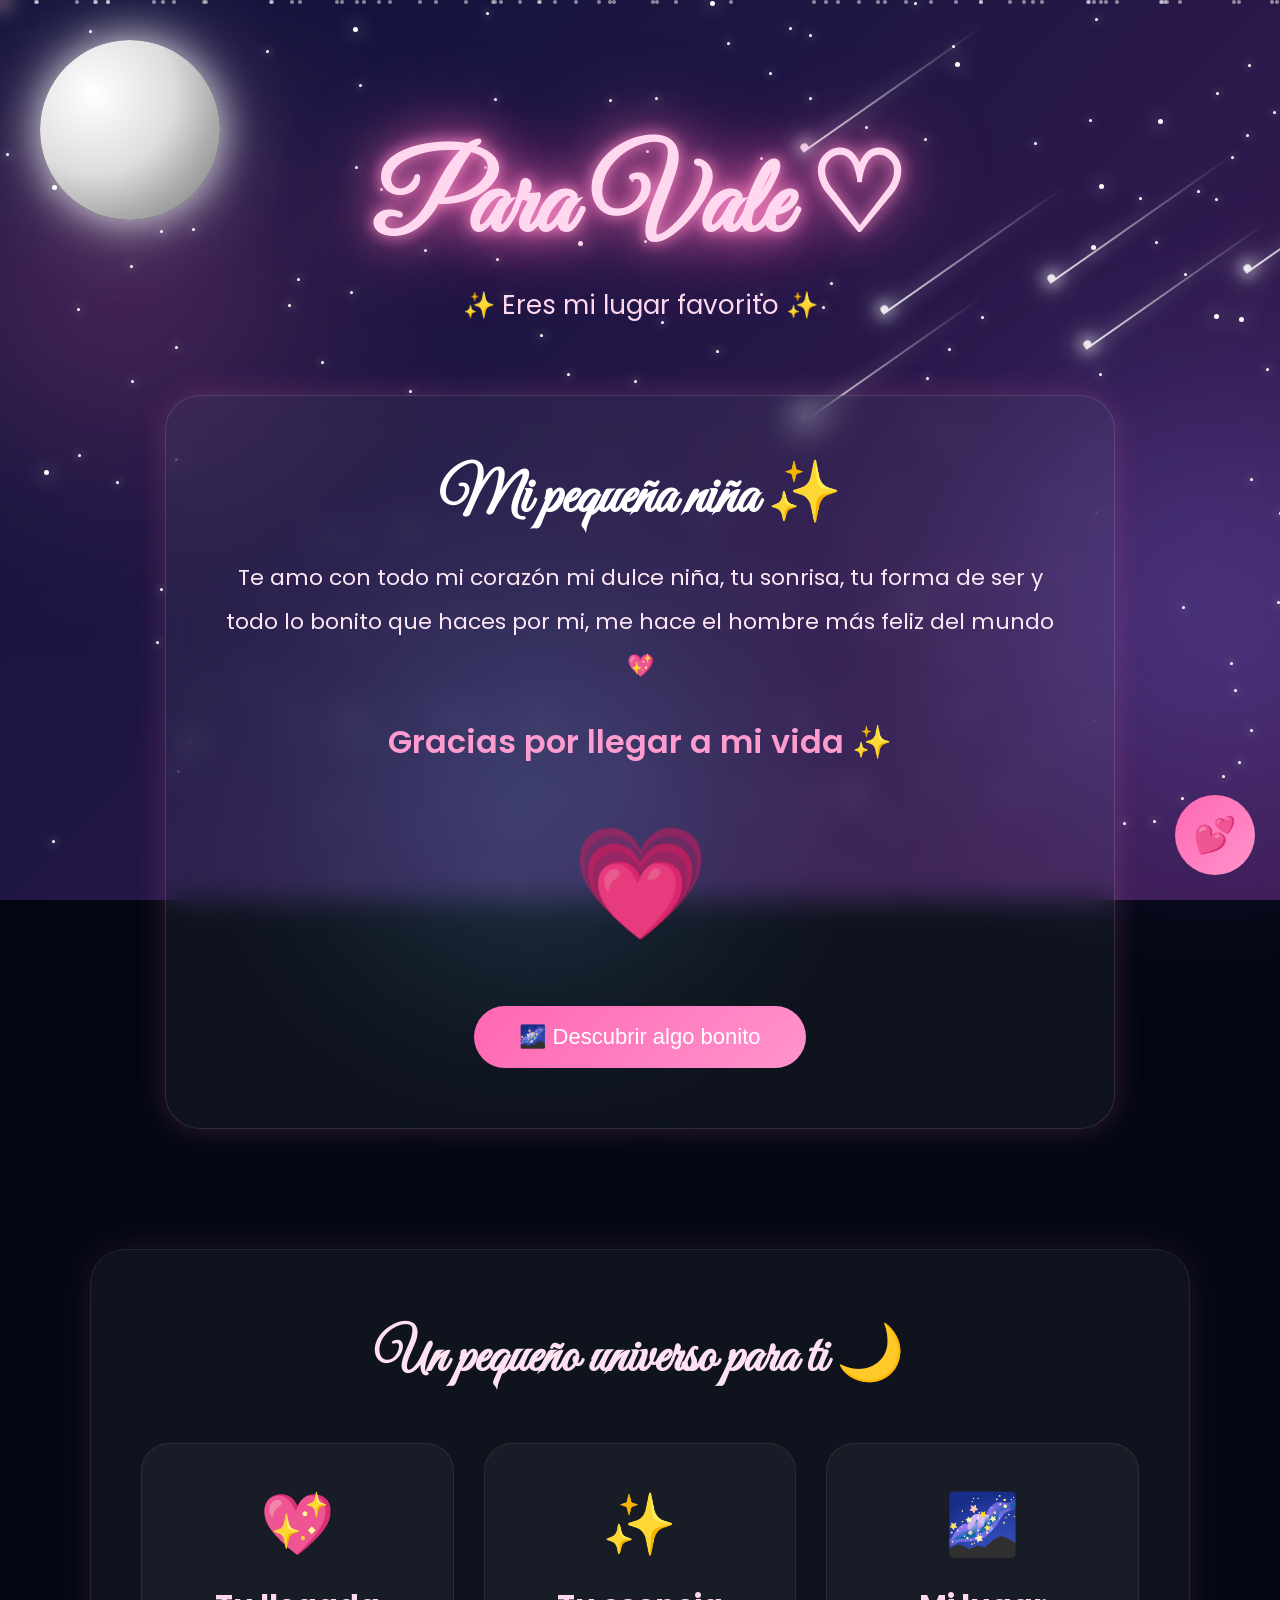
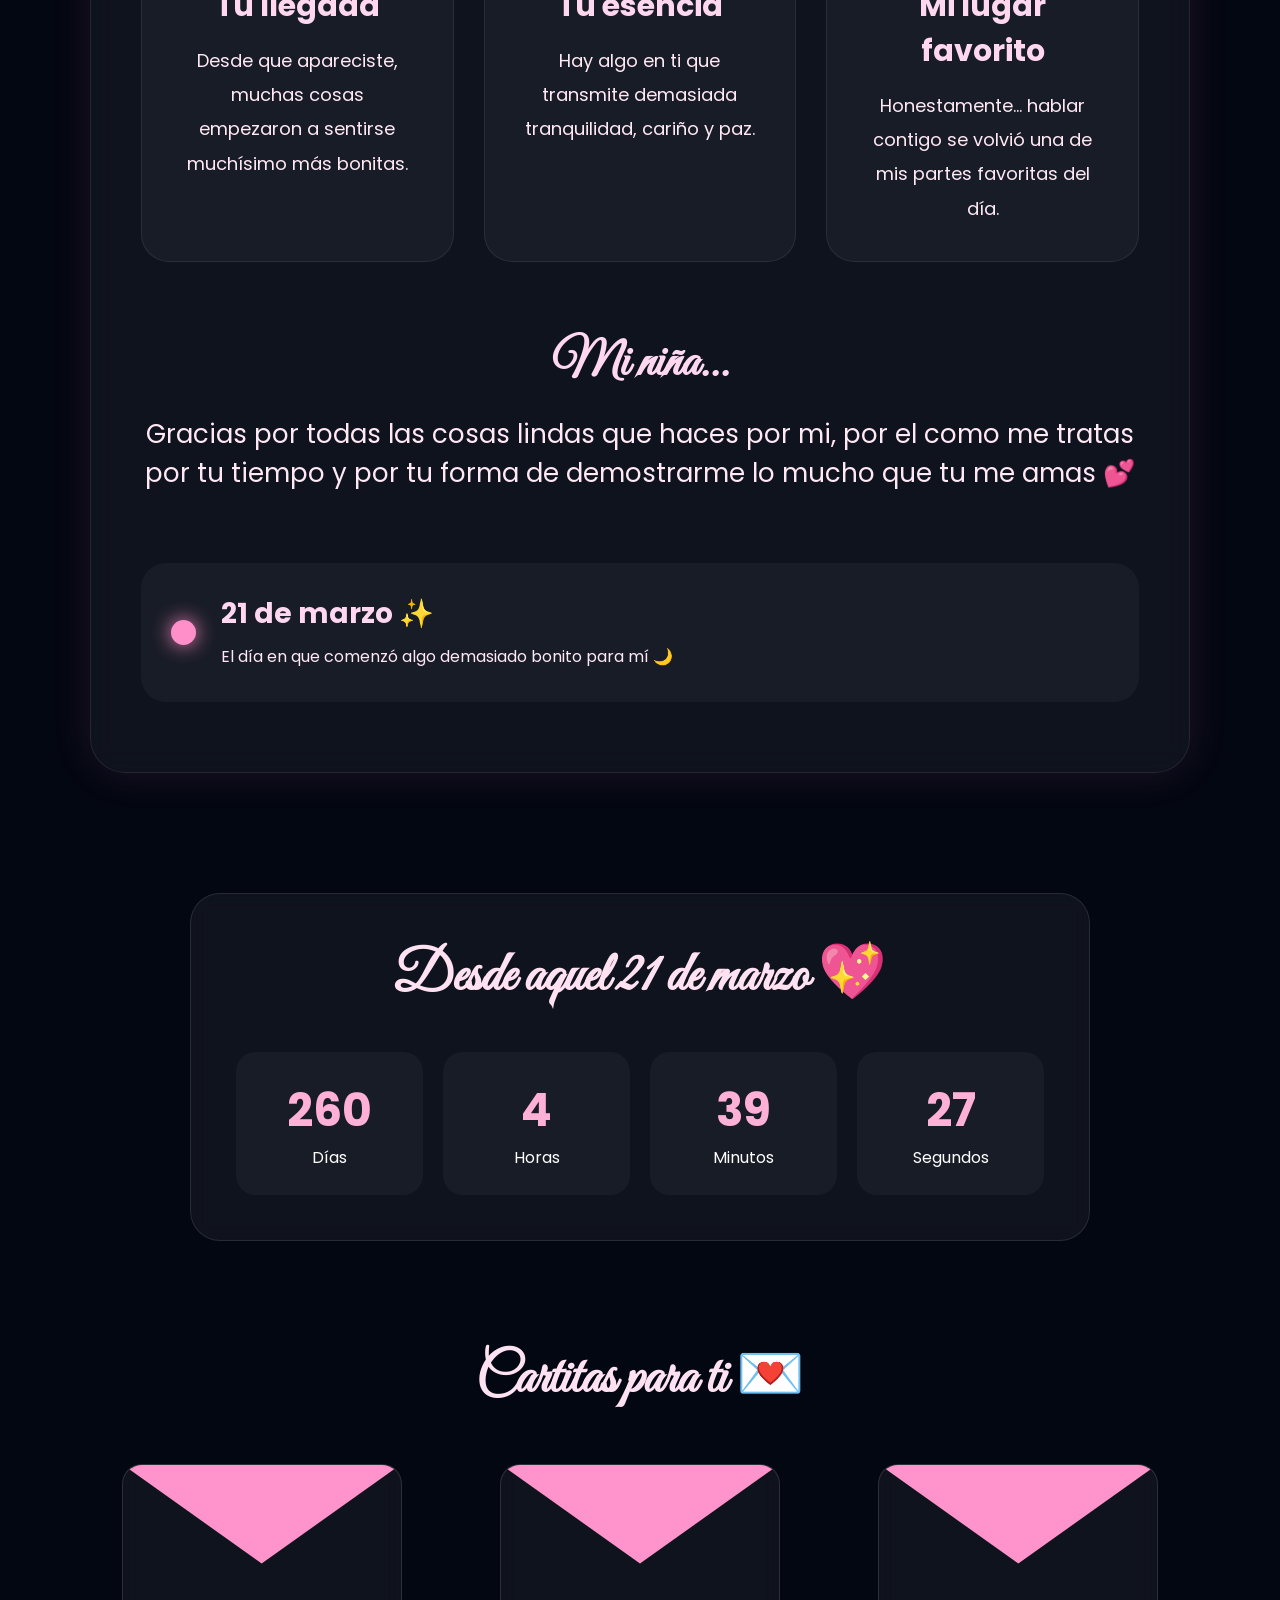
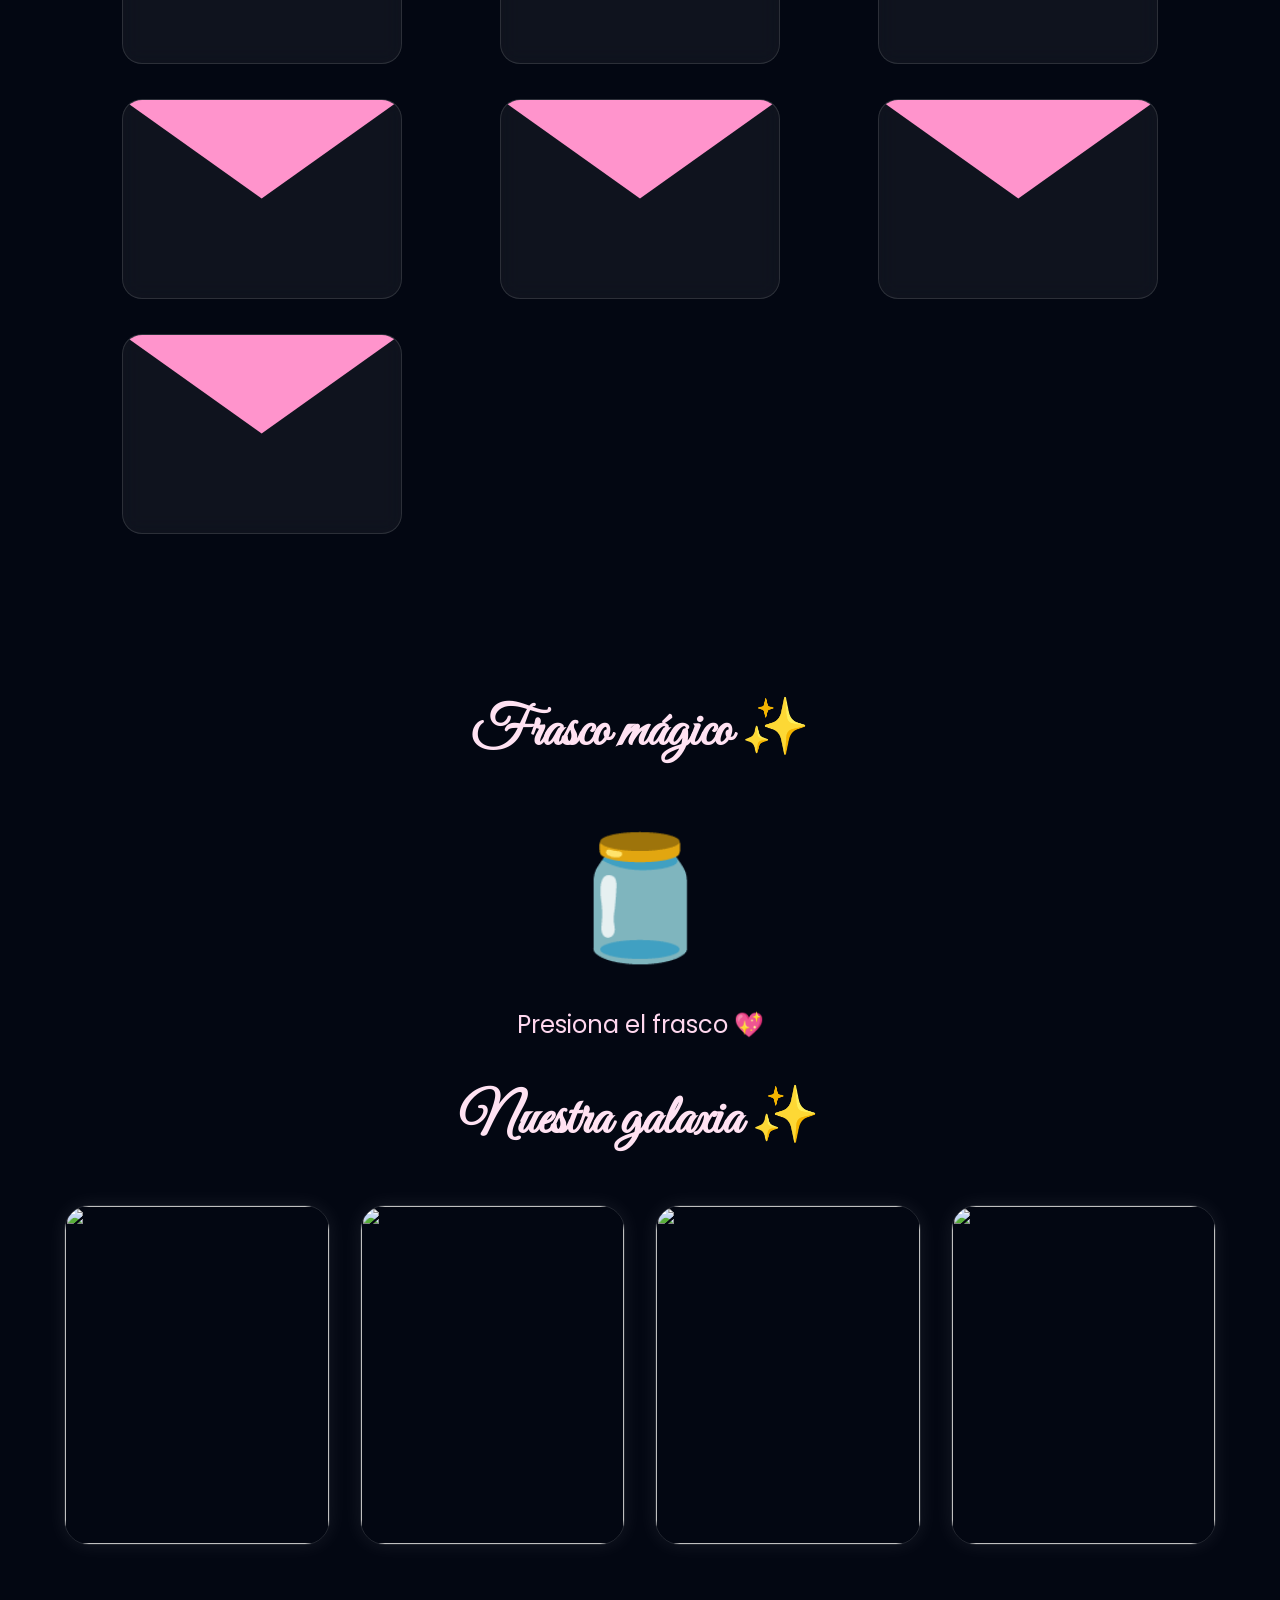
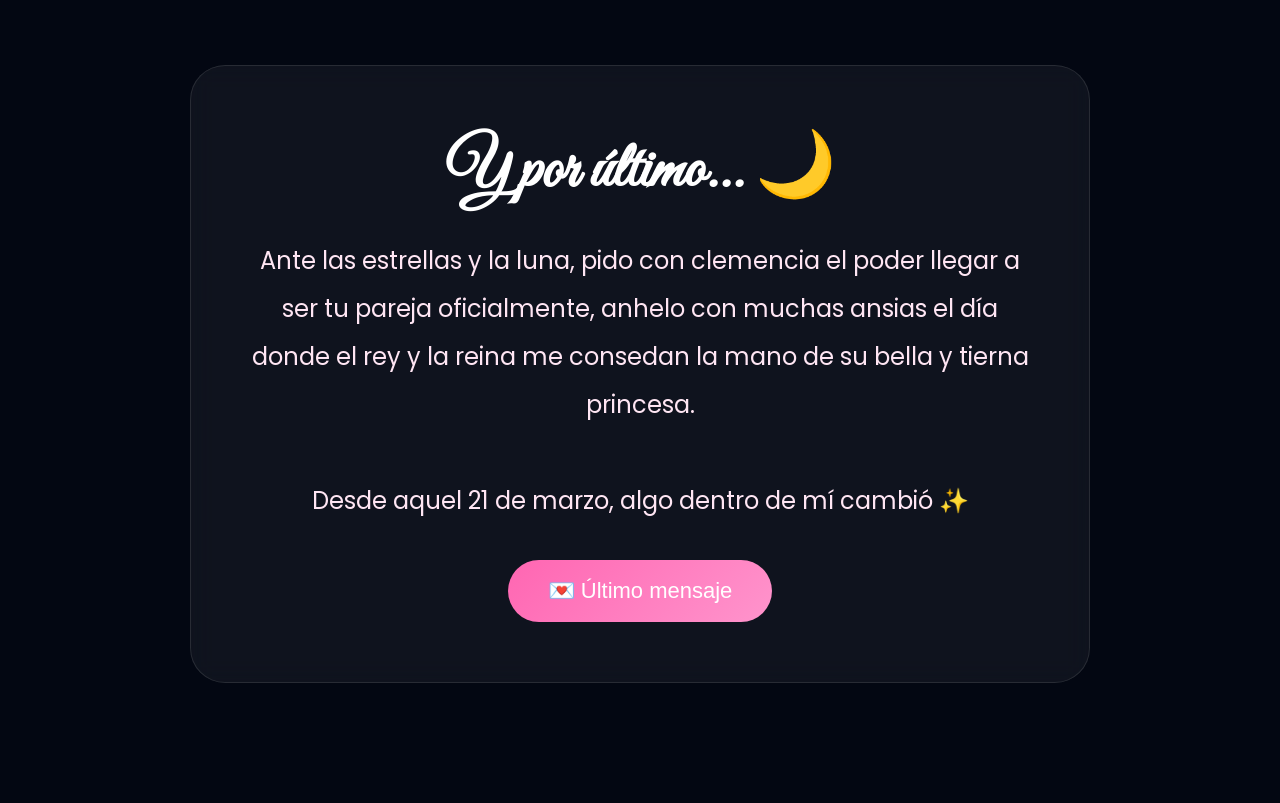
==== index.html @ 6e22ffac "Rename Historia/Nuestro Inicio.html to index.html" ====
<!DOCTYPE html>
<html lang="es">
<head>
<meta charset="UTF-8">
<meta name="viewport" content="width=device-width, initial-scale=1.0">

<title>Destellito 💖</title>

<link href="https://fonts.googleapis.com/css2?family=Great+Vibes&family=Poppins:wght@300;400;500;600&display=swap" rel="stylesheet">

<style>

*{
  margin:0;
  padding:0;
  box-sizing:border-box;
  scroll-behavior:smooth;
}

body{
  font-family:'Poppins',sans-serif;
  overflow-x:hidden;
  background:#030712;
  color:white;
}

/* ========================= */
/* INTRO */
/* ========================= */

.intro-screen{

  position:fixed;
  inset:0;

  display:flex;
  justify-content:center;
  align-items:center;

  background:
  radial-gradient(circle at center,
  rgba(255,182,193,.08),
  #02030d 70%);

  z-index:99999;

  animation:fadeOut 5s forwards;

}

.intro-screen h1{

  text-align:center;

  font-size:65px;

  color:white;

  font-family:'Great Vibes', cursive;

  text-shadow:
  0 0 20px #ff8cc8,
  0 0 50px #ff66b2;

  animation:floatText 3s infinite alternate;

}

@keyframes fadeOut{

  0%,80%{
    opacity:1;
  }

  100%{
    opacity:0;
    visibility:hidden;
  }

}

@keyframes floatText{

  from{
    transform:translateY(0px);
  }

  to{
    transform:translateY(-10px);
  }

}

/* ========================= */
/* FONDO */
/* ========================= */

.background{

    position:fixed;
    inset:0;

    background:
    linear-gradient(
    -45deg,
    #02030d,
    #091540,
    #2d1b69,
    #4b1f5d,
    #0b1238);

    background-size:500% 500%;

    animation:skyMove 25s ease infinite;

    z-index:-20;

}

/* ========================= */
/* ANIMACION */
/* ========================= */

@keyframes skyMove{

    0%{
        background-position:0% 50%;
    }

    25%{
        background-position:50% 100%;
    }

    50%{
        background-position:100% 50%;
    }

    75%{
        background-position:50% 0%;
    }

    100%{
        background-position:0% 50%;
    }

}

/* ========================= */
/* NEBULOSAS */
/* ========================= */

.nebula{

    position:fixed;

    border-radius:50%;

    filter:blur(120px);

    opacity:.28;

    z-index:-15;

    animation:floatNebula 18s ease-in-out infinite;

}

.nebula1{

  width:350px;
  height:350px;

  background:#ff66b2;

  top:10%;
  left:-5%;

}

.nebula2{

  width:400px;
  height:400px;

  background:#8d7cff;

  top:45%;
  right:-10%;

}

.nebula3{

  width:300px;
  height:300px;

  background:#69c7ff;

  bottom:-5%;
  left:30%;

}

/* ========================= */
/* ANIMACION */
/* ========================= */

@keyframes floatNebula{

    0%{
        transform:
        translate(0,0)
        scale(1);
    }

    25%{
        transform:
        translate(40px,-30px)
        scale(1.05);
    }

    50%{
        transform:
        translate(-20px,20px)
        scale(1.12);
    }

    75%{
        transform:
        translate(30px,15px)
        scale(1.04);
    }

    100%{
        transform:
        translate(0,0)
        scale(1);
    }

}

/* ========================= */
/* CURSOR */
/* ========================= */

.cursor-glow{

  position:fixed;

  width:25px;
  height:25px;

  border-radius:50%;

  background:rgba(255,182,193,.45);

  filter:blur(10px);

  pointer-events:none;

  z-index:9999;

  transform:translate(-50%,-50%);

}

/* ========================= */
/* ESTRELLAS */
/* ========================= */

.stars{
  position:fixed;
  inset:0;
  overflow:hidden;
  z-index:-10;
}

.star{

  position:absolute;

  width:3px;
  height:3px;

  border-radius:50%;

  background:white;

  box-shadow:0 0 10px white;

  animation:twinkle 3s infinite alternate;

}

@keyframes twinkle{

  from{
    opacity:.2;
  }

  to{
    opacity:1;
  }

}

/* ========================= */
/* ESTRELLAS FUGACES */
/* ========================= */

.shooting-star{

  position:absolute;

  width:220px;
  height:2px;

  background:
  linear-gradient(to left,
  white,
  rgba(255,255,255,.4),
  transparent);

  border-radius:999px;

  opacity:.9;

  transform:rotate(145deg);

  filter:
  drop-shadow(0 0 8px white);

  animation:shoot 6s linear infinite;

}

.shooting-star::before{

  content:'';

  position:absolute;

  right:0;

  width:8px;
  height:8px;

  border-radius:50%;

  background:white;

  box-shadow:
  0 0 15px white,
  0 0 30px white;

}

@keyframes shoot{

  0%{

    transform:
    translateX(300px)
    translateY(-200px)
    rotate(145deg);

    opacity:0;

  }

  10%{
    opacity:1;
  }

  100%{

    transform:
    translateX(-1800px)
    translateY(1200px)
    rotate(145deg);

    opacity:0;

  }

}

/* ========================= */
/* PARTICULAS */
/* ========================= */

.particle{

  position:fixed;

  width:4px;
  height:4px;

  border-radius:50%;

  background:white;

  opacity:.5;

  animation:particleFloat linear infinite;

}

@keyframes particleFloat{

  from{
    transform:translateY(100vh);
    opacity:0;
  }

  20%{
    opacity:.7;
  }

  to{
    transform:translateY(-120vh);
    opacity:0;
  }

}

/* ========================= */
/* LUNA */
/* ========================= */

.moon{

  position:absolute;

  top:40px;
  left:40px;

  width:180px;
  height:180px;

  border-radius:50%;

  background:
  radial-gradient(circle at 30% 30%,
  #fff,
  #ddd 45%,
  #aaa 70%,
  #777 100%);

  box-shadow:
  0 0 40px rgba(255,255,255,.8),
  0 0 90px rgba(255,255,255,.35);

  animation:floatMoon 6s infinite ease-in-out;

}

@keyframes floatMoon{

  0%,100%{
    transform:translateY(0px);
  }

  50%{
    transform:translateY(-10px);
  }

}

/* ========================= */
/* HERO */
/* ========================= */

.hero{

  text-align:center;

  padding-top:130px;

}

.title{

  font-size:110px;

  font-family:'Great Vibes', cursive;

  color:#ffd8ef;

  text-shadow:
  0 0 15px #ff8cc8,
  0 0 45px #ff66b2,
  0 0 90px #ff66b2;

}

.subtitle{

  margin-top:10px;

  font-size:26px;

  color:#ffd8ef;

}

/* ========================= */
/* CARD */
/* ========================= */

.card{

  width:85%;
  max-width:950px;

  margin:70px auto;

  padding:60px;

  border-radius:35px;

  background:rgba(255,255,255,.05);

  border:1px solid rgba(255,255,255,.12);

  backdrop-filter:blur(14px);

  text-align:center;

  box-shadow:
  0 0 30px rgba(255,105,180,.2);

}

.card h2{

  font-size:60px;

  margin-bottom:20px;

  font-family:'Great Vibes', cursive;

}

.card p{

  font-size:22px;

  line-height:2;

  color:#ffe6f4;

}

.highlight{

  margin-top:30px;

  color:#ff9ccf;

  font-size:32px;

  font-weight:600;

}

.heart{

  margin-top:35px;

  font-size:110px;

  animation:pulse 1.5s infinite;

}

@keyframes pulse{

  0%,100%{
    transform:scale(1);
  }

  50%{
    transform:scale(1.1);
  }

}

.btn{

  margin-top:40px;

  padding:18px 45px;

  border:none;

  border-radius:60px;

  background:
  linear-gradient(135deg,#ff66b2,#ff94cc);

  color:white;

  font-size:22px;

  cursor:pointer;

  transition:.4s;

}

.btn:hover{

  transform:scale(1.08);

}

/* ========================= */
/* TITULOS */
/* ========================= */

.section-title{

  text-align:center;

  margin-bottom:40px;

  font-size:55px;

  font-family:'Great Vibes', cursive;

  color:#ffe2f2;

}

/* ========================= */
/* CONTADOR */
/* ========================= */

.counter{

  width:85%;
  max-width:900px;

  margin:100px auto;

  padding:45px;

  border-radius:30px;

  background:rgba(255,255,255,.05);

  border:1px solid rgba(255,255,255,.1);

  backdrop-filter:blur(10px);

  text-align:center;

}

.counter-grid{

  display:grid;

  grid-template-columns:repeat(4,1fr);

  gap:20px;

}

.time-box{

  padding:25px;

  border-radius:20px;

  background:rgba(255,255,255,.04);

}

.time-box h3{

  font-size:45px;

  color:#ffb0d7;

}

/* ========================= */
/* CARTAS */
/* ========================= */

.letters-container{

    width:90%;

    max-width:1100px;

    margin:50px auto 120px;

    display:grid;

    grid-template-columns:repeat(auto-fit,minmax(280px,1fr));

    gap:35px;

    justify-items:center;

}

.letter-card{

    width:100%;

    max-width:280px;

    height:200px;

    cursor:pointer;

}

.letter-envelope{

    position:relative;

    width:100%;

    height:100%;

    background:rgba(255,255,255,.05);

    border-radius:20px;

    overflow:hidden;

    border:1px solid rgba(255,255,255,.12);

    backdrop-filter:blur(10px);

    transition:.6s;

}

.letter-envelope:hover{

    transform:translateY(-8px);

    box-shadow:0 0 25px rgba(255,105,180,.25);

}

.letter-flap{

    position:absolute;

    width:100%;

    height:50%;

    background:#ff94cc;

    clip-path:polygon(0 0,100% 0,50% 100%);

    transform-origin:top;

    transition:.8s;

    z-index:3;

}

.letter-paper{

    position:absolute;

    left:10%;

    top:100%;

    width:80%;

    height:80%;

    background:white;

    color:#444;

    padding:18px;

    border-radius:12px;

    transition:.8s;

    display:flex;

    align-items:center;

    justify-content:center;

    text-align:center;

    font-size:16px;

}

.letter-card.open .letter-flap{

    transform:rotateX(180deg);

}

.letter-card.open .letter-paper{

    top:10%;

}

/* ========================= */
/* FRASCO */
/* ========================= */

.magic-section{

  margin-top:120px;

  text-align:center;

}

.magic-jar{

  font-size:120px;

  cursor:pointer;

  animation:floatJar 4s infinite ease-in-out;

}

@keyframes floatJar{

  0%,100%{
    transform:translateY(0px);
  }

  50%{
    transform:translateY(-12px);
  }

}

#magicText{

  margin-top:20px;

  font-size:24px;

  color:#ffd8ef;

}

/* ========================= */
/* GALERIA */
/* ========================= */

.gallery{

    width:90%;

    max-width:1200px;

    margin:50px auto;

    display:grid;

    grid-template-columns:repeat(auto-fit,minmax(250px,1fr));

    gap:30px;

}

.photo{

    height:340px;

    overflow:hidden;

    border-radius:25px;

    border:1px solid rgba(255,255,255,.12);

    cursor:pointer;

    transition:.4s;

    box-shadow:0 0 20px rgba(255,255,255,.08);

}

.photo img{

    width:100%;
    height:100%;

    object-fit:cover;

    object-position:center;

    transition:.6s;

}

.photo:hover{

    transform:translateY(-8px);

    box-shadow:0 0 35px rgba(255,105,180,.35);

}

.photo:hover img{

    transform:scale(1.12);

}

/* ========================= */
/* FINAL */
/* ========================= */

.final-message{

  width:85%;
  max-width:900px;

  margin:120px auto;

  padding:60px;

  border-radius:35px;

  background:rgba(255,255,255,.05);

  border:1px solid rgba(255,255,255,.1);

  backdrop-filter:blur(12px);

  text-align:center;

}

.final-message h2{

  font-size:65px;

  margin-bottom:25px;

  font-family:'Great Vibes', cursive;

}

.final-message p{

  font-size:24px;

  line-height:2;

  color:#ffe6f4;

}

.secret-btn{

  margin-top:35px;

  padding:18px 40px;

  border:none;

  border-radius:60px;

  background:
  linear-gradient(135deg,#ff66b2,#ff94cc);

  color:white;

  font-size:22px;

  cursor:pointer;

}

/* ========================= */
/* BOTON FLOTANTE */
/* ========================= */

.floating-heart{

  position:fixed;

  right:25px;
  bottom:25px;

  width:80px;
  height:80px;

  border:none;

  border-radius:50%;

  background:
  linear-gradient(135deg,#ff66b2,#ff94cc);

  color:white;

  font-size:35px;

  cursor:pointer;

  z-index:999;

}

.heart-rain{

  position:fixed;

  top:-20px;

  font-size:25px;

  animation:fall linear forwards;

}

@keyframes fall{

  to{
    transform:translateY(110vh);
    opacity:0;
  }

}

.special-section{

  width:90%;

  max-width:1100px;

  margin:120px auto;

  padding:70px 50px;

  border-radius:35px;

  background:rgba(255,255,255,.05);

  border:1px solid rgba(255,255,255,.08);

  backdrop-filter:blur(15px);

  box-shadow:
  0 0 40px rgba(255,105,180,.12);

}

.special-container{

  display:grid;

  grid-template-columns:
  repeat(auto-fit,minmax(250px,1fr));

  gap:30px;

  margin-top:50px;

}

.special-box{

  padding:35px;

  border-radius:28px;

  background:rgba(255,255,255,.04);

  border:1px solid rgba(255,255,255,.08);

  text-align:center;

  transition:.4s;

  position:relative;

  overflow:hidden;

}

.special-box:hover{

  transform:
  translateY(-10px)
  scale(1.03);

  box-shadow:
  0 0 35px rgba(255,105,180,.2);

}

.special-box .emoji{

  font-size:60px;

  margin-bottom:15px;

}

.special-box h3{

  font-size:30px;

  margin-bottom:15px;

  color:#ffd8ef;

}

.special-box p{

  font-size:18px;

  line-height:1.9;

  color:#ffe9f5;

}

.special-center-message{

  margin-top:70px;

  text-align:center;

}

.special-center-message h3{

  font-size:50px;

  font-family:'Great Vibes', cursive;

  color:#ffd8ef;

  margin-bottom:20px;

}

.special-center-message p{

  font-size:26px;

  color:#ffe9f5;

}

.memory-line{

  margin-top:70px;

  display:flex;

  align-items:center;

  gap:25px;

  padding:30px;

  border-radius:25px;

  background:rgba(255,255,255,.04);

}

.memory-dot{

  width:25px;
  height:25px;

  border-radius:50%;

  background:#ff8fc9;

  box-shadow:
  0 0 20px #ff8fc9;

}

.memory-content h4{

  font-size:28px;

  color:#ffd8ef;

  margin-bottom:8px;

}

.memory-content p{

  color:#ffe8f5;

  line-height:1.8;

}

@media(max-width:768px){

  .memory-line{

    flex-direction:column;

    text-align:center;

  }

}

/* ========================= */
/* RESPONSIVE */
/* ========================= */

.lightbox{

    position:fixed;

    inset:0;

    background:rgba(0,0,0,.92);

    display:none;

    justify-content:center;

    align-items:center;

    z-index:100000;

}

.lightbox img{

    max-width:85%;

    max-height:85%;

    border-radius:20px;

    animation:zoomIn .4s;

}

@keyframes zoomIn{

    from{

        transform:scale(.7);

        opacity:0;

    }

    to{

        transform:scale(1);

        opacity:1;

    }

}

.close{

    position:absolute;

    top:25px;

    right:35px;

    font-size:55px;

    color:white;

    cursor:pointer;

}

.prev,
.next{

    position:absolute;

    top:50%;

    transform:translateY(-50%);

    font-size:50px;

    border:none;

    background:none;

    color:white;

    cursor:pointer;

    padding:20px;

}

.prev{

    left:25px;

}

.next{

    right:25px;

}

@media(max-width:768px){

  .title{
    font-size:75px;
  }

  .intro-screen h1{
    font-size:45px;
  }

  .counter-grid{
    grid-template-columns:repeat(2,1fr);
  }

}

.special-star{

    cursor:pointer;

    width:5px;

    height:5px;

    box-shadow:
    0 0 18px white,
    0 0 35px #ffd6f0;

}

.star-message{

    position:fixed;

    padding:15px 22px;

    background:rgba(255,255,255,.08);

    border:1px solid rgba(255,255,255,.15);

    backdrop-filter:blur(10px);

    border-radius:18px;

    color:white;

    z-index:999999;

    animation:fadeMessage 3s forwards;

}

@keyframes fadeMessage{

    0%{

        opacity:0;

        transform:translateY(15px);

    }

    15%{

        opacity:1;

        transform:translateY(0);

    }

    80%{

        opacity:1;

    }

    100%{

        opacity:0;

        transform:translateY(-20px);

    }

}

</style>
</head>

<body>

<div class="intro-screen">

  <h1>
    Hay personas que llegan...
    <br>
    y cambian el cielo completo ✨
  </h1>

</div>

<div class="background"></div>

<div class="nebula nebula1"></div>
<div class="nebula nebula2"></div>
<div class="nebula nebula3"></div>

<div class="cursor-glow"></div>

<div class="stars" id="stars"></div>

<div id="particles"></div>

<div class="moon"></div>

<audio loop id="bgMusic">

  <source src="https://cdn.pixabay.com/download/audio/2022/03/15/audio_c8c8a73467.mp3?filename=dreams-110734.mp3" type="audio/mpeg">

</audio>

<section class="hero">

  <h1 class="title">Para Vale ♡</h1>

  <p class="subtitle">
    ✨ Eres mi lugar favorito ✨
  </p>

</section>

<section class="card">

  <h2>Mi pequeña niña ✨</h2>

  <p>
    Te amo con todo mi corazón mi dulce niña,
    tu sonrisa, tu forma de ser y todo lo bonito
    que haces por mi, me hace el hombre más feliz del mundo 💖
  </p>

  <div class="highlight">
    Gracias por llegar a mi vida ✨
  </div>

  <div class="heart">💗</div>

<button class="btn" onclick="irASeccion()">
  🌌 Descubrir algo bonito
</button>

</section>

<section class="special-section" id="specialSection">

  <h2 class="section-title">
    Un pequeño universo para ti 🌙
  </h2>

  <div class="special-container">

    <div class="special-box">

      <div class="emoji">💖</div>

      <h3>Tu llegada</h3>

      <p>
        Desde que apareciste,
        muchas cosas empezaron
        a sentirse muchísimo más bonitas.
      </p>

    </div>

    <div class="special-box">

      <div class="emoji">✨</div>

      <h3>Tu esencia</h3>

      <p>
        Hay algo en ti que transmite
        demasiada tranquilidad,
        cariño y paz.
      </p>

    </div>

    <div class="special-box">

      <div class="emoji">🌌</div>

      <h3>Mi lugar favorito</h3>

      <p>
        Honestamente...
        hablar contigo se volvió
        una de mis partes favoritas del día.
      </p>

    </div>

  </div>

  <div class="special-center-message">

    <h3>
      Mi niña...
    </h3>

    <p>
      Gracias por todas las cosas lindas que haces por mi, por el como me tratas
      por tu tiempo y por tu forma de demostrarme lo mucho que tu me amas 💕
    </p>

  </div>

  <div class="memory-line">

    <div class="memory-dot"></div>

    <div class="memory-content">

      <h4>21 de marzo ✨</h4>

      <p>
        El día en que comenzó algo
        demasiado bonito para mí 🌙
      </p>

    </div>

  </div>

</section>

<section class="counter">

  <h2 class="section-title">
    Desde aquel 21 de marzo 💖
  </h2>

  <div class="counter-grid">

    <div class="time-box">
      <h3 id="days">0</h3>
      <span>Días</span>
    </div>

    <div class="time-box">
      <h3 id="hours">0</h3>
      <span>Horas</span>
    </div>

    <div class="time-box">
      <h3 id="minutes">0</h3>
      <span>Minutos</span>
    </div>

    <div class="time-box">
      <h3 id="seconds">0</h3>
      <span>Segundos</span>
    </div>

  </div>

</section>

<h2 class="section-title">
  Cartitas para ti 💌
</h2>

<div class="letters-container">

  <div class="letter-card" onclick="openLetter(this)">

    <div class="letter-envelope">

        <div class="letter-flap"></div>

        <div class="letter-paper">

            Gracias por hacer mis días muchísimo más bonitos ✨

        </div>

    </div>

</div>

  <div class="letter-card" onclick="openLetter(this)">

    <div class="letter-envelope">

        <div class="letter-flap"></div>

        <div class="letter-paper">

            Eres demasiado especial para mí 💕

        </div>

    </div>

</div>

<div class="letter-card" onclick="openLetter(this)">

    <div class="letter-envelope">

        <div class="letter-flap"></div>

        <div class="letter-paper">

            Tu sonrisa tiene algo que me da paz 💕

        </div>

    </div>
</div>
 <div class="letter-card" onclick="openLetter(this)">

    <div class="letter-envelope">

        <div class="letter-flap"></div>

        <div class="letter-paper">

            Honestamente, hablar contigo se volvió una de mis partes favoritas del día 💖

        </div>

    </div>

</div>

 <div class="letter-card" onclick="openLetter(this)">

    <div class="letter-envelope">

        <div class="letter-flap"></div>

        <div class="letter-paper">

            Me encanta la manera en que haces que todo se sienta más tranquilo 🌙

        </div>

    </div>

</div>

  <div class="letter-card" onclick="openLetter(this)">

    <div class="letter-envelope">

        <div class="letter-flap"></div>

        <div class="letter-paper">

            Si algún día dudas de lo especial que eres, vuelve a leer todas estas cartas ✨

        </div>

    </div>

</div>

  <div class="letter-card" onclick="openLetter(this)">

    <div class="letter-envelope">

        <div class="letter-flap"></div>

        <div class="letter-paper">

            Gracias por aparecer en mi vida aquel 21 de marzo 💖

        </div>

    </div>

  </div>
</div>


<section class="magic-section">
<div style="height:40px;"></div>
  <h2 class="section-title">
    Frasco mágico ✨
  </h2>

  <div class="magic-jar" onclick="randomMessage()">
    🫙
  </div>

  <p id="magicText">
    Presiona el frasco 💖
  </p>

</section>

<div style="height:40px;"></div>
<h2 class="section-title">
  Nuestra galaxia ✨
</h2>


<div class="gallery">

  <div class="photo">
    <img src="fotos/Nosotros.jpg" onclick="openGallery(0)">
  </div>

  <div class="photo">
    <img src="fotos/Ternura.jpg" onclick="openGallery(1)">
  </div>

  <div class="photo">
    <img src="fotos/Sonrisa.jpg" onclick="openGallery(2)">
  </div>

  <div class="photo">
    <img src="fotos/Rock.jpg" onclick="openGallery(3)">
  </div>

</div>

<section class="final-message">

  <h2>
    Y por último... 🌙
  </h2>

  <p>
    Ante las estrellas y la luna, pido con clemencia el poder llegar a ser tu pareja oficialmente,
    anhelo con muchas ansias el día donde el rey y la reina me consedan la mano de su bella y tierna princesa.
    <br><br>
    Desde aquel 21 de marzo,
    algo dentro de mí cambió ✨
  </p>

  <button class="secret-btn" onclick="secretMessage()">
    💌 Último mensaje
  </button>

</section>

<button class="floating-heart" onclick="heartRain()">
  💕
</button>
<div id="lightbox" class="lightbox" onclick="closeGallery(event)">

    <span class="close">&times;</span>

    <button class="prev" onclick="previousImage(event)">❮</button>

    <img id="lightboxImage">

    <button class="next" onclick="nextImage(event)">❯</button>

</div>
<script>

/* CURSOR */

const glow =
document.querySelector('.cursor-glow');

window.addEventListener('mousemove',(e)=>{

  glow.style.left =
  e.clientX + 'px';

  glow.style.top =
  e.clientY + 'px';

});

/* ESTRELLAS */

const starsContainer =
document.getElementById('stars');

const starMessages=[

"💖 Te amo muchísimo.",

"🌙 Gracias por llegar a mi vida.",

"✨ Eres mi lugar seguro.",

"🌸 Tu sonrisa es mi favorita.",

"💕 Siempre escogería volver a conocerte.",

"⭐ Ojalá todas las noches pudiera ver las estrellas contigo.",

"🥹 Gracias por hacerme tan feliz.",

"💗 Eres mi casualidad favorita."

];

for(let i=0;i<180;i++){

    const star=document.createElement('div');

    star.classList.add('star');

    star.style.top=Math.random()*100+"%";

    star.style.left=Math.random()*100+"%";

    star.style.animationDuration=(Math.random()*3+2)+"s";

    if(Math.random()<0.08){

        star.classList.add("special-star");

        star.onclick=()=>showStarMessage(star);

    }

    starsContainer.appendChild(star);

}

/* ESTRELLAS FUGACES */

for(let i = 0; i < 6; i++){

  const shootingStar =
  document.createElement('div');

  shootingStar.classList.add('shooting-star');

  shootingStar.style.top =
  Math.random() * 40 + '%';

  shootingStar.style.left =
  (Math.random() * 40 + 60) + '%';

  shootingStar.style.animationDelay =
  Math.random() * 10 + 's';

  starsContainer.appendChild(shootingStar);

}

/* PARTICULAS */

const particlesContainer =
document.getElementById('particles');

for(let i = 0; i < 70; i++){

  const particle =
  document.createElement('div');

  particle.classList.add('particle');

  particle.style.left =
  Math.random() * 100 + 'vw';

  particle.style.animationDuration =
  (Math.random() * 10 + 8) + 's';

  particle.style.animationDelay =
  Math.random() * 8 + 's';

  particlesContainer.appendChild(particle);

}

/* MENSAJE */

function mostrarMensaje(){

  alert(
  '💖 Gracias por existir y haber llegado a mi vida, mi pequeña niña ✨'
  );

}

/* CONTADOR */

const fechaInicio =
new Date("2026-03-21 00:00:00").getTime();

function actualizarContador(){

  const ahora = new Date().getTime();

  const diferencia =
  ahora - fechaInicio;

  const dias =
  Math.floor(
  diferencia / (1000*60*60*24));

  const horas =
  Math.floor(
  (diferencia % (1000*60*60*24))
  / (1000*60*60));

  const minutos =
  Math.floor(
  (diferencia % (1000*60*60))
  / (1000*60));

  const segundos =
  Math.floor(
  (diferencia % (1000*60))
  / 1000);

  document.getElementById('days').innerHTML = dias;
  document.getElementById('hours').innerHTML = horas;
  document.getElementById('minutes').innerHTML = minutos;
  document.getElementById('seconds').innerHTML = segundos;

}

setInterval(actualizarContador,1000);

/* CARTAS */

function openLetter(card){

  card.classList.toggle('open');

}

/* MENSAJES MAGICOS */

const messages = [

"💖 Eres la casualidad más bonita.",

"🌙 Me encanta existir contigo.",

"✨ Tu sonrisa ilumina muchísimo mis días.",

"⭐ Gracias por llegar a mi vida."

];

function randomMessage(){

  const random =
  messages[Math.floor(Math.random() * messages.length)];

  document.getElementById('magicText')
  .innerHTML = random;

}

/* MENSAJE FINAL */

function secretMessage(){

  alert(
  '💖 Gracias por hacer este mundo muchísimo más bonito ✨'
  );

}

/* LLUVIA DE CORAZONES */

function heartRain(){

  for(let i = 0; i < 35; i++){

    const heart =
    document.createElement('div');

    heart.classList.add('heart-rain');

    heart.innerHTML = '💖';

    heart.style.left =
    Math.random() * 100 + 'vw';

    heart.style.animationDuration =
    (Math.random() * 3 + 2) + 's';

    document.body.appendChild(heart);

    setTimeout(()=>{

      heart.remove();

    },5000);

  }

}

/* MUSICA */

const music =
document.getElementById('bgMusic');

music.volume = 0.15;

function iniciarMusica(){

  music.play()
  .then(()=>{

    console.log("Música iniciada ✨");

  })
  .catch((error)=>{

    console.log("El navegador bloqueó el audio:", error);

  });

  document.removeEventListener(
    'click',
    iniciarMusica
  );

}

document.addEventListener(
  'click',
  iniciarMusica
);

function irASeccion(){

  document.getElementById('specialSection')
  .scrollIntoView({

    behavior:'smooth'

  });

}

function showStarMessage(star){

    const msg=document.createElement("div");

    msg.className="star-message";

    msg.innerHTML=starMessages[
        Math.floor(Math.random()*starMessages.length)
    ];

    msg.style.left=(window.innerWidth/2-120)+"px";

    msg.style.top=(window.innerHeight-180)+"px";

    document.body.appendChild(msg);

    star.style.transform="scale(2)";
    star.style.boxShadow="0 0 40px white";

    setTimeout(()=>{

        star.style.transform="";

        star.style.boxShadow="";

        msg.remove();

    },3000);

}

const galleryImages = [

    "fotos/Nosotros.jpg",

    "fotos/Ternura.jpg",

    "fotos/Sonrisa.jpg",

    "fotos/Rock.jpg"

];

let currentImage = 0;

function openGallery(index){

    currentImage = index;

    document.getElementById("lightbox").style.display="flex";

    document.getElementById("lightboxImage").src=galleryImages[index];

}

function closeGallery(event){

    if(event.target.id==="lightbox" || event.target.className==="close"){

        document.getElementById("lightbox").style.display="none";

    }

}

function nextImage(event){

    event.stopPropagation();

    currentImage++;

    if(currentImage>=galleryImages.length){

        currentImage=0;

    }

    document.getElementById("lightboxImage").src=galleryImages[currentImage];

}

function previousImage(event){

    event.stopPropagation();

    currentImage--;

    if(currentImage<0){

        currentImage=galleryImages.length-1;

    }

    document.getElementById("lightboxImage").src=galleryImages[currentImage];

}

</script>

</body>
</html>
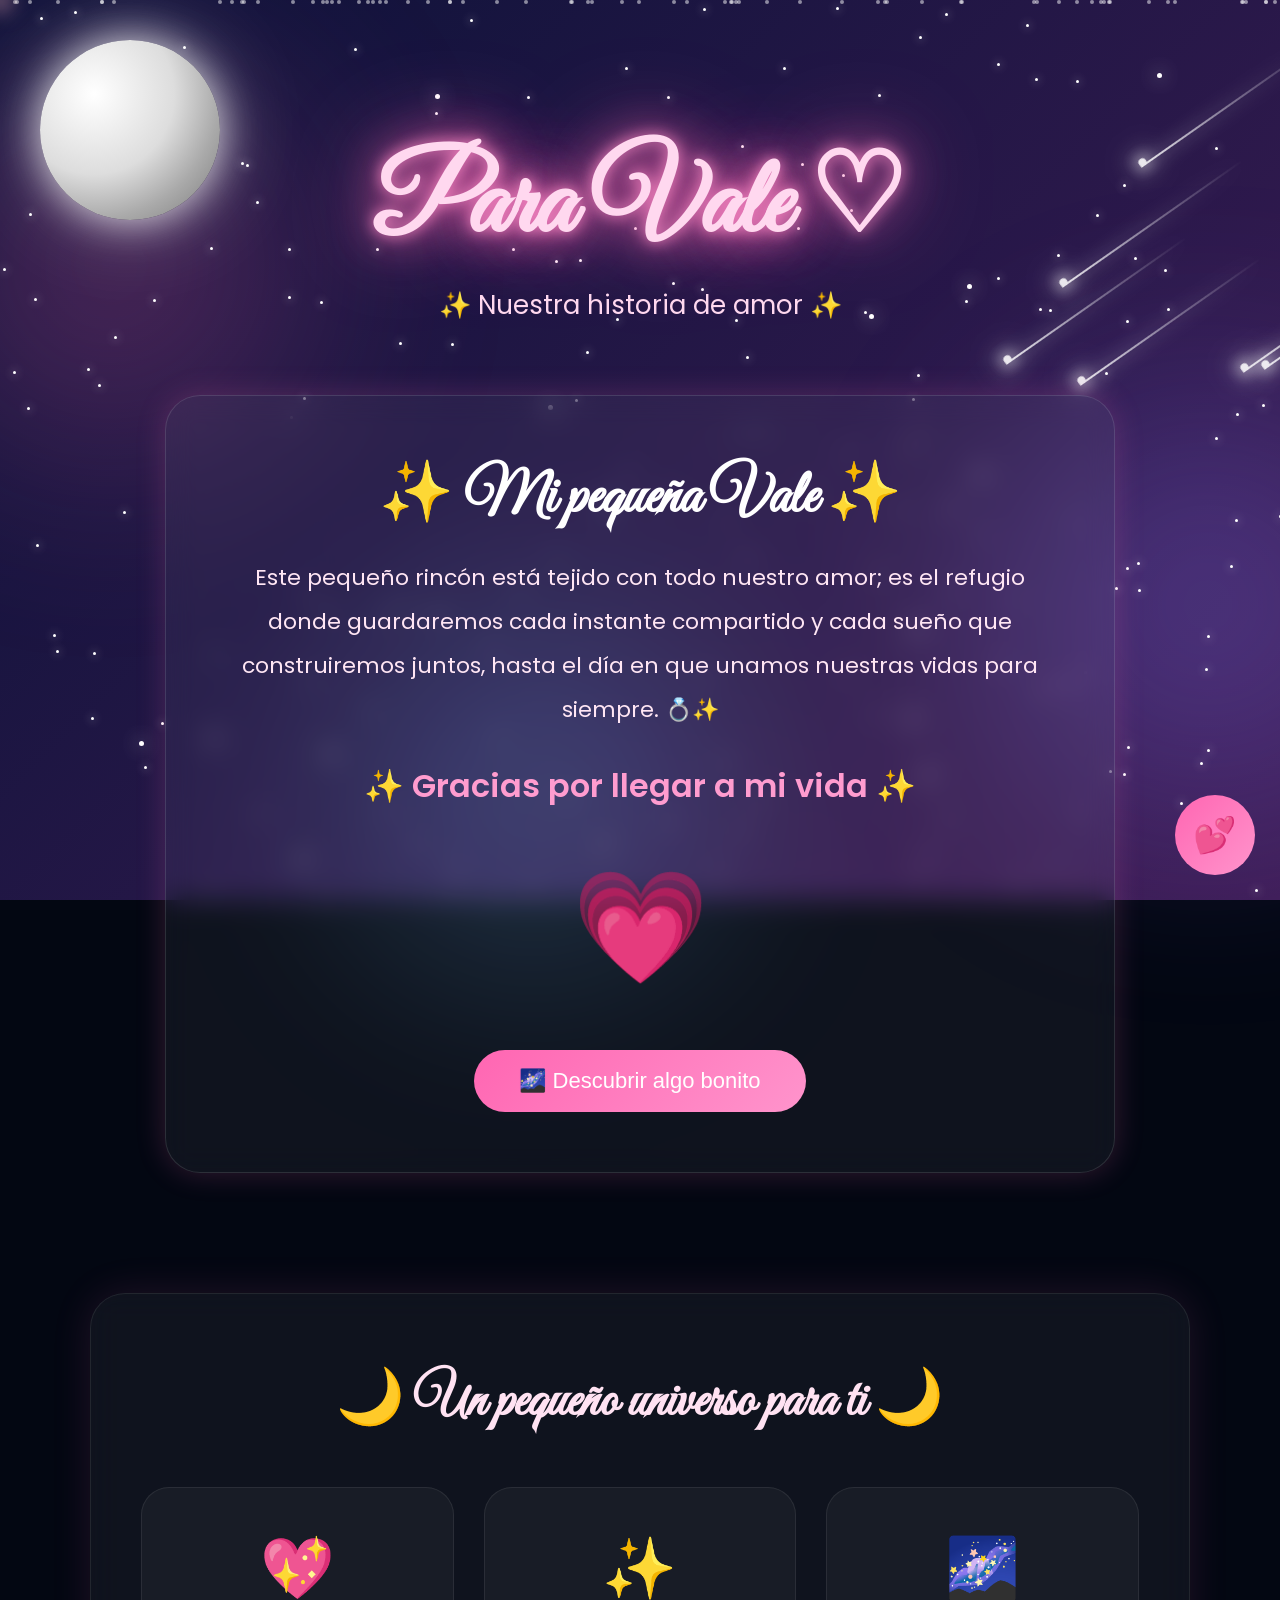
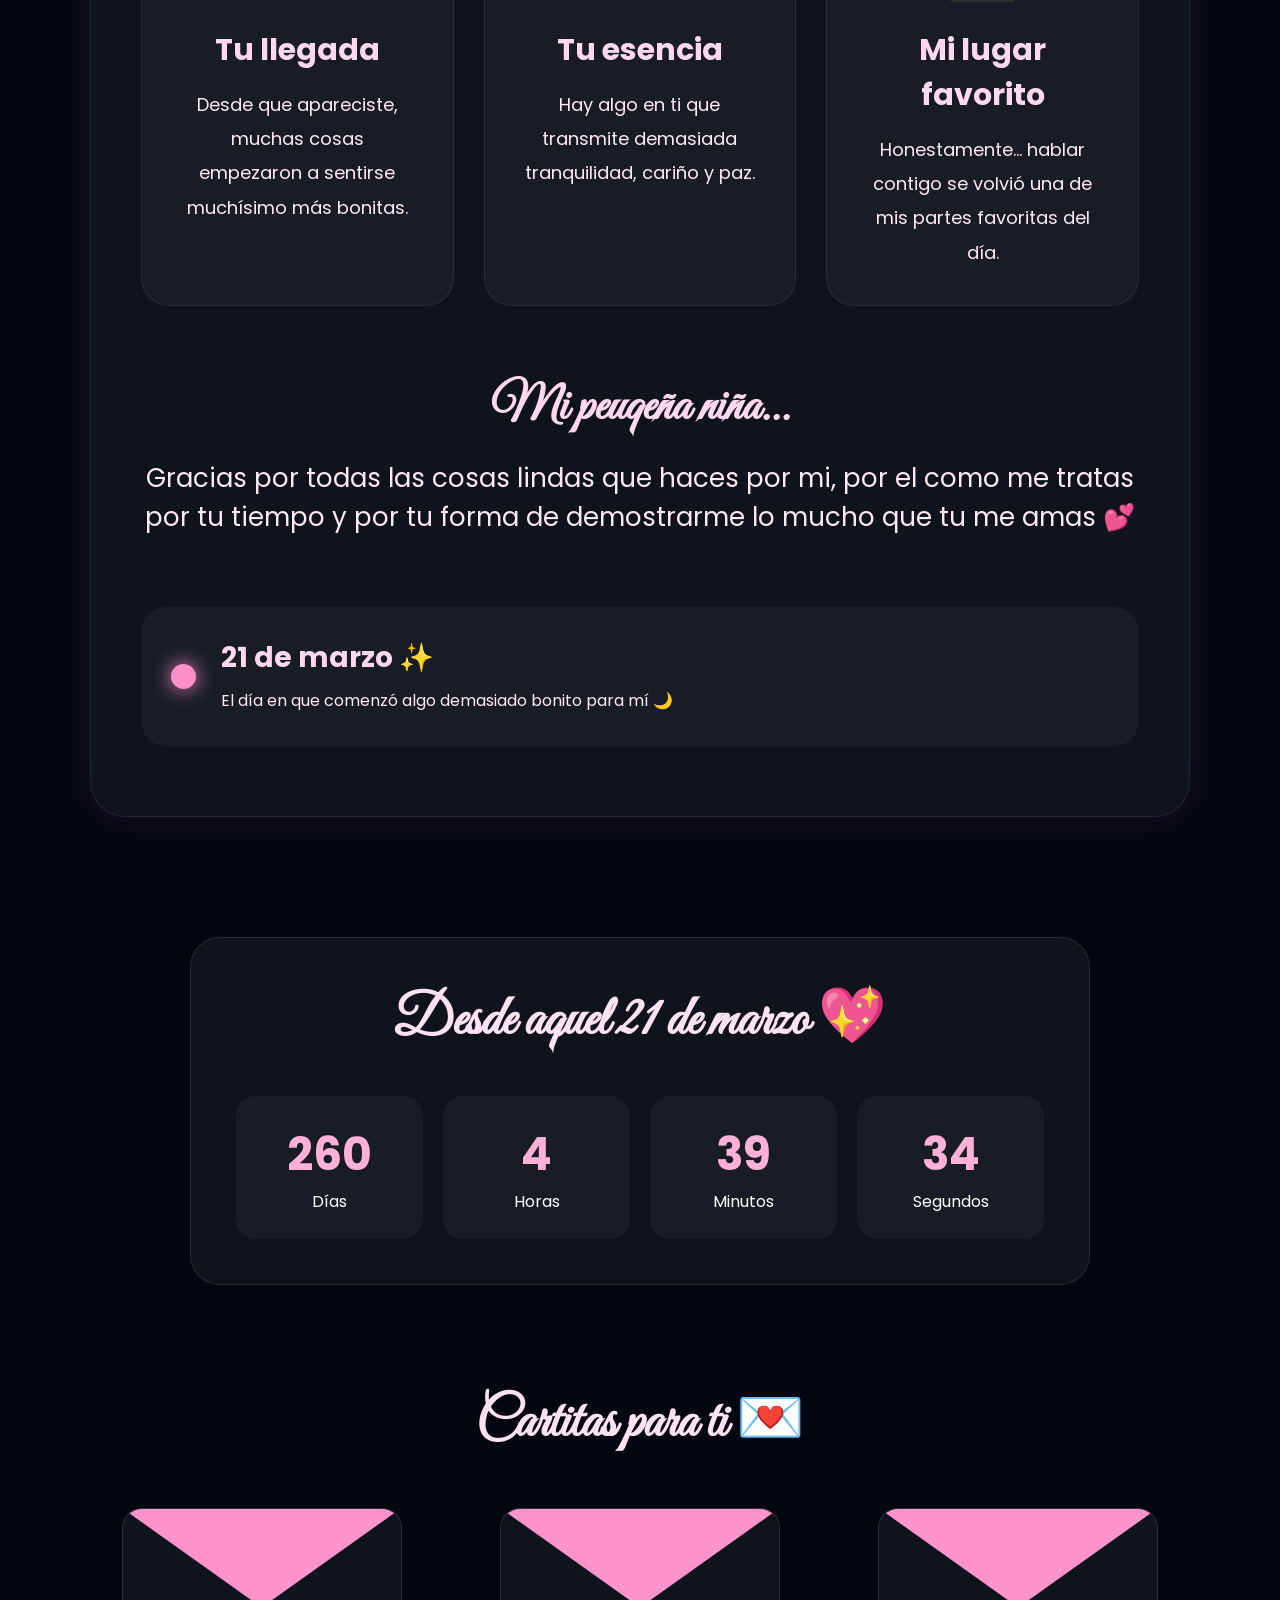
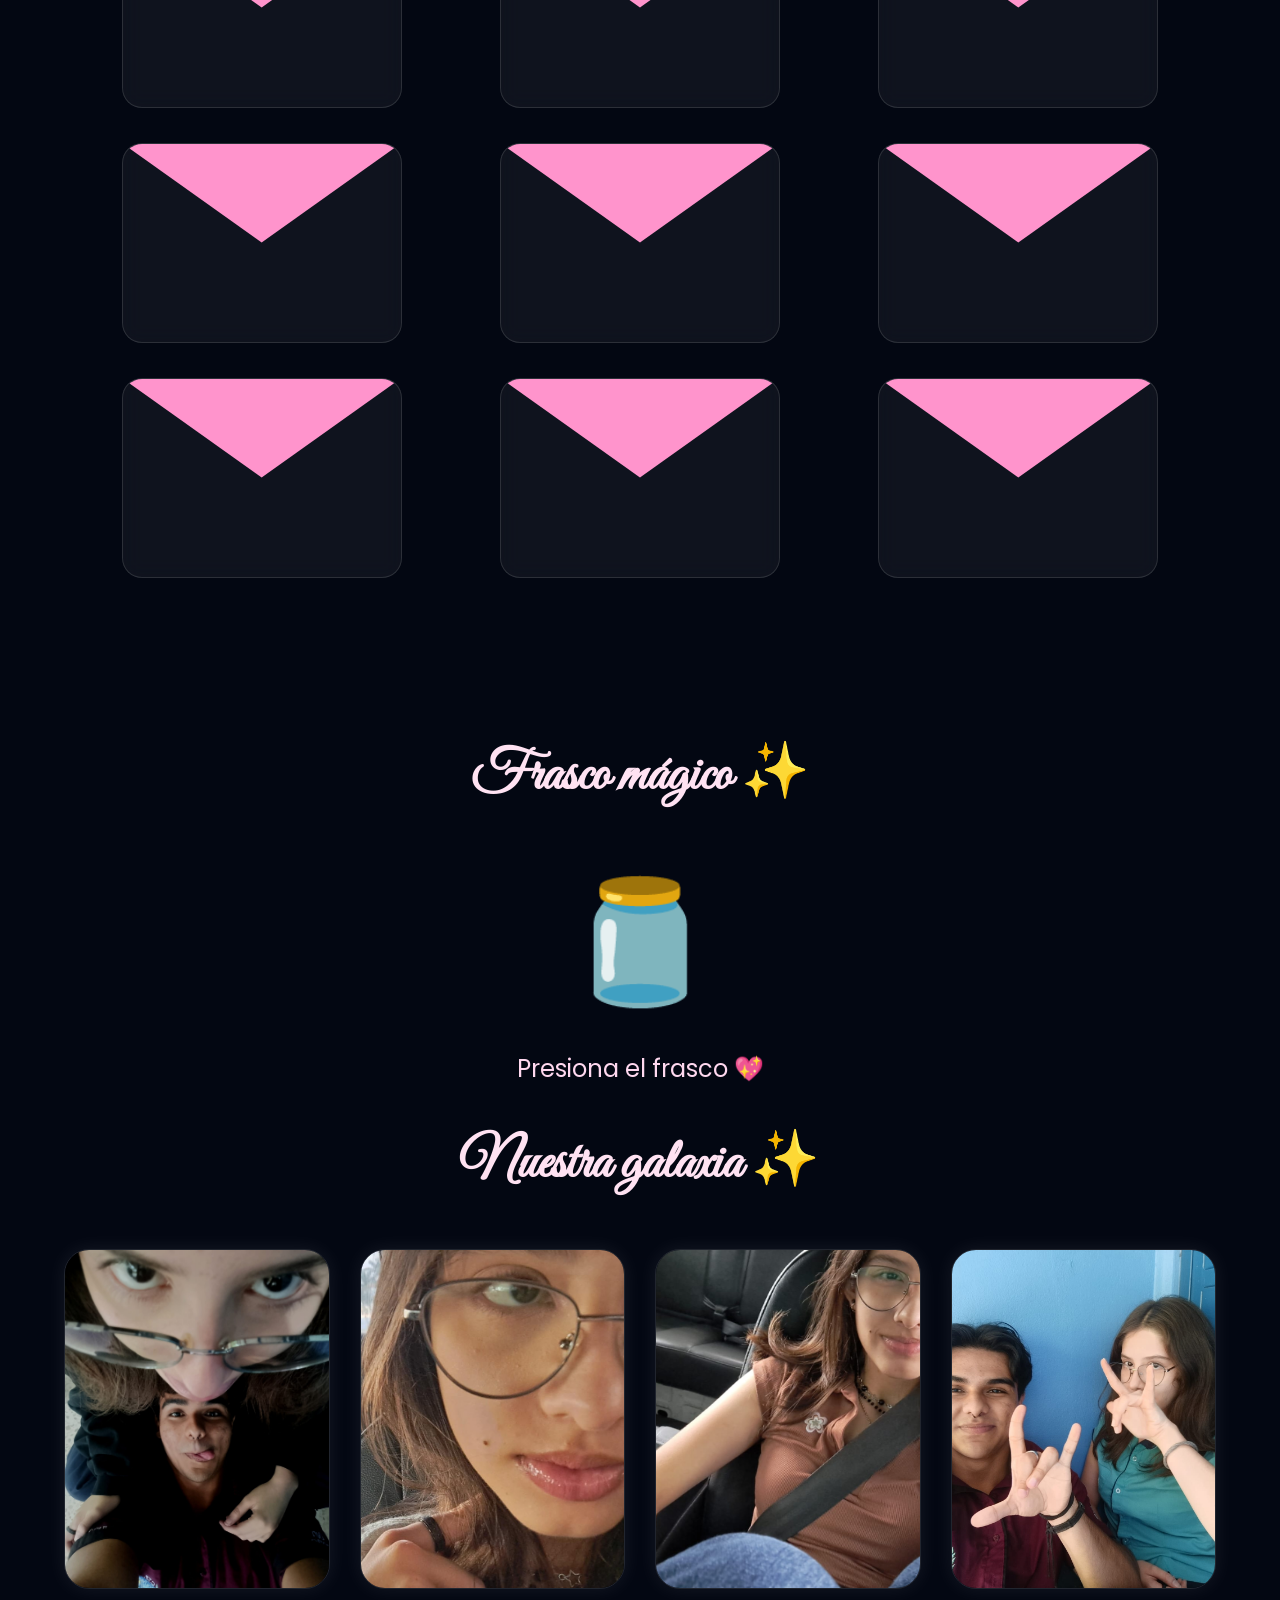
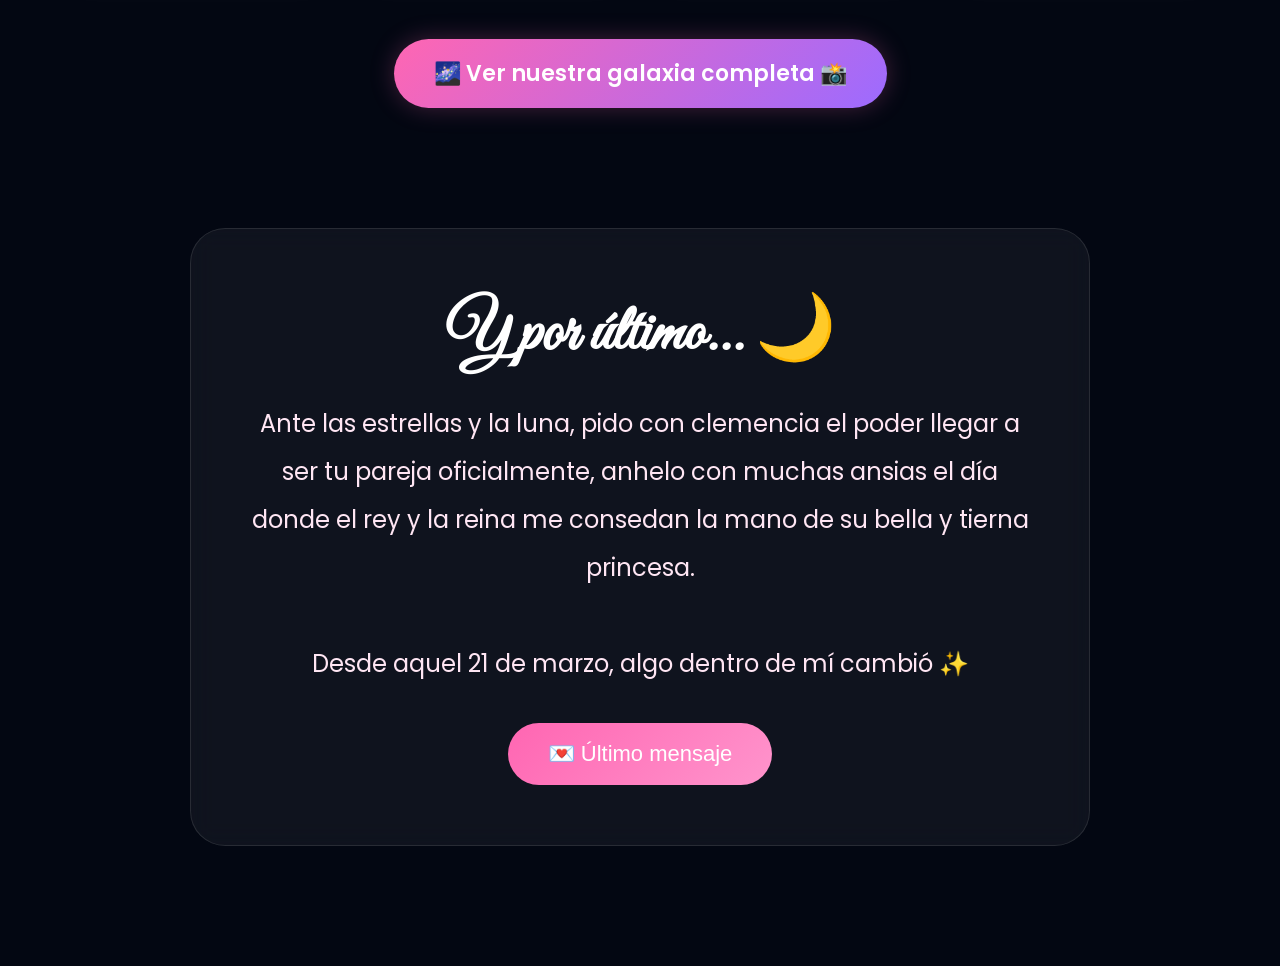
==== commit 68c3a4bb: "Rename Nuestro Inicio.html to index.html" ====
--- a/index.html
+++ b/index.html
@@ -1,2179 +1,433 @@
 <!DOCTYPE html>
 <html lang="es">
+
 <head>
-<meta charset="UTF-8">
-<meta name="viewport" content="width=device-width, initial-scale=1.0">
-
-<title>Destellito 💖</title>
-
-<link href="https://fonts.googleapis.com/css2?family=Great+Vibes&family=Poppins:wght@300;400;500;600&display=swap" rel="stylesheet">
-
-<style>
-
-*{
-  margin:0;
-  padding:0;
-  box-sizing:border-box;
-  scroll-behavior:smooth;
-}
-
-body{
-  font-family:'Poppins',sans-serif;
-  overflow-x:hidden;
-  background:#030712;
-  color:white;
-}
-
-/* ========================= */
-/* INTRO */
-/* ========================= */
-
-.intro-screen{
-
-  position:fixed;
-  inset:0;
-
-  display:flex;
-  justify-content:center;
-  align-items:center;
-
-  background:
-  radial-gradient(circle at center,
-  rgba(255,182,193,.08),
-  #02030d 70%);
-
-  z-index:99999;
-
-  animation:fadeOut 5s forwards;
-
-}
-
-.intro-screen h1{
-
-  text-align:center;
-
-  font-size:65px;
-
-  color:white;
-
-  font-family:'Great Vibes', cursive;
-
-  text-shadow:
-  0 0 20px #ff8cc8,
-  0 0 50px #ff66b2;
-
-  animation:floatText 3s infinite alternate;
-
-}
-
-@keyframes fadeOut{
-
-  0%,80%{
-    opacity:1;
-  }
-
-  100%{
-    opacity:0;
-    visibility:hidden;
-  }
-
-}
-
-@keyframes floatText{
-
-  from{
-    transform:translateY(0px);
-  }
-
-  to{
-    transform:translateY(-10px);
-  }
-
-}
-
-/* ========================= */
-/* FONDO */
-/* ========================= */
-
-.background{
-
-    position:fixed;
-    inset:0;
-
-    background:
-    linear-gradient(
-    -45deg,
-    #02030d,
-    #091540,
-    #2d1b69,
-    #4b1f5d,
-    #0b1238);
-
-    background-size:500% 500%;
-
-    animation:skyMove 25s ease infinite;
-
-    z-index:-20;
-
-}
-
-/* ========================= */
-/* ANIMACION */
-/* ========================= */
-
-@keyframes skyMove{
-
-    0%{
-        background-position:0% 50%;
-    }
-
-    25%{
-        background-position:50% 100%;
-    }
-
-    50%{
-        background-position:100% 50%;
-    }
-
-    75%{
-        background-position:50% 0%;
-    }
-
-    100%{
-        background-position:0% 50%;
-    }
-
-}
-
-/* ========================= */
-/* NEBULOSAS */
-/* ========================= */
-
-.nebula{
-
-    position:fixed;
-
-    border-radius:50%;
-
-    filter:blur(120px);
-
-    opacity:.28;
-
-    z-index:-15;
-
-    animation:floatNebula 18s ease-in-out infinite;
-
-}
-
-.nebula1{
-
-  width:350px;
-  height:350px;
-
-  background:#ff66b2;
-
-  top:10%;
-  left:-5%;
-
-}
-
-.nebula2{
-
-  width:400px;
-  height:400px;
-
-  background:#8d7cff;
-
-  top:45%;
-  right:-10%;
-
-}
-
-.nebula3{
-
-  width:300px;
-  height:300px;
-
-  background:#69c7ff;
-
-  bottom:-5%;
-  left:30%;
-
-}
-
-/* ========================= */
-/* ANIMACION */
-/* ========================= */
-
-@keyframes floatNebula{
-
-    0%{
-        transform:
-        translate(0,0)
-        scale(1);
-    }
-
-    25%{
-        transform:
-        translate(40px,-30px)
-        scale(1.05);
-    }
-
-    50%{
-        transform:
-        translate(-20px,20px)
-        scale(1.12);
-    }
-
-    75%{
-        transform:
-        translate(30px,15px)
-        scale(1.04);
-    }
-
-    100%{
-        transform:
-        translate(0,0)
-        scale(1);
-    }
-
-}
-
-/* ========================= */
-/* CURSOR */
-/* ========================= */
-
-.cursor-glow{
-
-  position:fixed;
-
-  width:25px;
-  height:25px;
-
-  border-radius:50%;
-
-  background:rgba(255,182,193,.45);
-
-  filter:blur(10px);
-
-  pointer-events:none;
-
-  z-index:9999;
-
-  transform:translate(-50%,-50%);
-
-}
-
-/* ========================= */
-/* ESTRELLAS */
-/* ========================= */
-
-.stars{
-  position:fixed;
-  inset:0;
-  overflow:hidden;
-  z-index:-10;
-}
-
-.star{
-
-  position:absolute;
-
-  width:3px;
-  height:3px;
-
-  border-radius:50%;
-
-  background:white;
-
-  box-shadow:0 0 10px white;
-
-  animation:twinkle 3s infinite alternate;
-
-}
-
-@keyframes twinkle{
-
-  from{
-    opacity:.2;
-  }
-
-  to{
-    opacity:1;
-  }
-
-}
-
-/* ========================= */
-/* ESTRELLAS FUGACES */
-/* ========================= */
-
-.shooting-star{
-
-  position:absolute;
-
-  width:220px;
-  height:2px;
-
-  background:
-  linear-gradient(to left,
-  white,
-  rgba(255,255,255,.4),
-  transparent);
-
-  border-radius:999px;
-
-  opacity:.9;
-
-  transform:rotate(145deg);
-
-  filter:
-  drop-shadow(0 0 8px white);
-
-  animation:shoot 6s linear infinite;
-
-}
-
-.shooting-star::before{
-
-  content:'';
-
-  position:absolute;
-
-  right:0;
-
-  width:8px;
-  height:8px;
-
-  border-radius:50%;
-
-  background:white;
-
-  box-shadow:
-  0 0 15px white,
-  0 0 30px white;
-
-}
-
-@keyframes shoot{
-
-  0%{
-
-    transform:
-    translateX(300px)
-    translateY(-200px)
-    rotate(145deg);
-
-    opacity:0;
-
-  }
-
-  10%{
-    opacity:1;
-  }
-
-  100%{
-
-    transform:
-    translateX(-1800px)
-    translateY(1200px)
-    rotate(145deg);
-
-    opacity:0;
-
-  }
-
-}
-
-/* ========================= */
-/* PARTICULAS */
-/* ========================= */
-
-.particle{
-
-  position:fixed;
-
-  width:4px;
-  height:4px;
-
-  border-radius:50%;
-
-  background:white;
-
-  opacity:.5;
-
-  animation:particleFloat linear infinite;
-
-}
-
-@keyframes particleFloat{
-
-  from{
-    transform:translateY(100vh);
-    opacity:0;
-  }
-
-  20%{
-    opacity:.7;
-  }
-
-  to{
-    transform:translateY(-120vh);
-    opacity:0;
-  }
-
-}
-
-/* ========================= */
-/* LUNA */
-/* ========================= */
-
-.moon{
-
-  position:absolute;
-
-  top:40px;
-  left:40px;
-
-  width:180px;
-  height:180px;
-
-  border-radius:50%;
-
-  background:
-  radial-gradient(circle at 30% 30%,
-  #fff,
-  #ddd 45%,
-  #aaa 70%,
-  #777 100%);
-
-  box-shadow:
-  0 0 40px rgba(255,255,255,.8),
-  0 0 90px rgba(255,255,255,.35);
-
-  animation:floatMoon 6s infinite ease-in-out;
-
-}
-
-@keyframes floatMoon{
-
-  0%,100%{
-    transform:translateY(0px);
-  }
-
-  50%{
-    transform:translateY(-10px);
-  }
-
-}
-
-/* ========================= */
-/* HERO */
-/* ========================= */
-
-.hero{
-
-  text-align:center;
-
-  padding-top:130px;
-
-}
-
-.title{
-
-  font-size:110px;
-
-  font-family:'Great Vibes', cursive;
-
-  color:#ffd8ef;
-
-  text-shadow:
-  0 0 15px #ff8cc8,
-  0 0 45px #ff66b2,
-  0 0 90px #ff66b2;
-
-}
-
-.subtitle{
-
-  margin-top:10px;
-
-  font-size:26px;
-
-  color:#ffd8ef;
-
-}
-
-/* ========================= */
-/* CARD */
-/* ========================= */
-
-.card{
-
-  width:85%;
-  max-width:950px;
-
-  margin:70px auto;
-
-  padding:60px;
-
-  border-radius:35px;
-
-  background:rgba(255,255,255,.05);
-
-  border:1px solid rgba(255,255,255,.12);
-
-  backdrop-filter:blur(14px);
-
-  text-align:center;
-
-  box-shadow:
-  0 0 30px rgba(255,105,180,.2);
-
-}
-
-.card h2{
-
-  font-size:60px;
-
-  margin-bottom:20px;
-
-  font-family:'Great Vibes', cursive;
-
-}
-
-.card p{
-
-  font-size:22px;
-
-  line-height:2;
-
-  color:#ffe6f4;
-
-}
-
-.highlight{
-
-  margin-top:30px;
-
-  color:#ff9ccf;
-
-  font-size:32px;
-
-  font-weight:600;
-
-}
-
-.heart{
-
-  margin-top:35px;
-
-  font-size:110px;
-
-  animation:pulse 1.5s infinite;
-
-}
-
-@keyframes pulse{
-
-  0%,100%{
-    transform:scale(1);
-  }
-
-  50%{
-    transform:scale(1.1);
-  }
-
-}
-
-.btn{
-
-  margin-top:40px;
-
-  padding:18px 45px;
-
-  border:none;
-
-  border-radius:60px;
-
-  background:
-  linear-gradient(135deg,#ff66b2,#ff94cc);
-
-  color:white;
-
-  font-size:22px;
-
-  cursor:pointer;
-
-  transition:.4s;
-
-}
-
-.btn:hover{
-
-  transform:scale(1.08);
-
-}
-
-/* ========================= */
-/* TITULOS */
-/* ========================= */
-
-.section-title{
-
-  text-align:center;
-
-  margin-bottom:40px;
-
-  font-size:55px;
-
-  font-family:'Great Vibes', cursive;
-
-  color:#ffe2f2;
-
-}
-
-/* ========================= */
-/* CONTADOR */
-/* ========================= */
-
-.counter{
-
-  width:85%;
-  max-width:900px;
-
-  margin:100px auto;
-
-  padding:45px;
-
-  border-radius:30px;
-
-  background:rgba(255,255,255,.05);
-
-  border:1px solid rgba(255,255,255,.1);
-
-  backdrop-filter:blur(10px);
-
-  text-align:center;
-
-}
-
-.counter-grid{
-
-  display:grid;
-
-  grid-template-columns:repeat(4,1fr);
-
-  gap:20px;
-
-}
-
-.time-box{
-
-  padding:25px;
-
-  border-radius:20px;
-
-  background:rgba(255,255,255,.04);
-
-}
-
-.time-box h3{
-
-  font-size:45px;
-
-  color:#ffb0d7;
-
-}
-
-/* ========================= */
-/* CARTAS */
-/* ========================= */
-
-.letters-container{
-
-    width:90%;
-
-    max-width:1100px;
-
-    margin:50px auto 120px;
-
-    display:grid;
-
-    grid-template-columns:repeat(auto-fit,minmax(280px,1fr));
-
-    gap:35px;
-
-    justify-items:center;
-
-}
-
-.letter-card{
-
-    width:100%;
-
-    max-width:280px;
-
-    height:200px;
-
-    cursor:pointer;
-
-}
-
-.letter-envelope{
-
-    position:relative;
-
-    width:100%;
-
-    height:100%;
-
-    background:rgba(255,255,255,.05);
-
-    border-radius:20px;
-
-    overflow:hidden;
-
-    border:1px solid rgba(255,255,255,.12);
-
-    backdrop-filter:blur(10px);
-
-    transition:.6s;
-
-}
-
-.letter-envelope:hover{
-
-    transform:translateY(-8px);
-
-    box-shadow:0 0 25px rgba(255,105,180,.25);
-
-}
-
-.letter-flap{
-
-    position:absolute;
-
-    width:100%;
-
-    height:50%;
-
-    background:#ff94cc;
-
-    clip-path:polygon(0 0,100% 0,50% 100%);
-
-    transform-origin:top;
-
-    transition:.8s;
-
-    z-index:3;
-
-}
-
-.letter-paper{
-
-    position:absolute;
-
-    left:10%;
-
-    top:100%;
-
-    width:80%;
-
-    height:80%;
-
-    background:white;
-
-    color:#444;
-
-    padding:18px;
-
-    border-radius:12px;
-
-    transition:.8s;
-
-    display:flex;
-
-    align-items:center;
-
-    justify-content:center;
-
-    text-align:center;
-
-    font-size:16px;
-
-}
-
-.letter-card.open .letter-flap{
-
-    transform:rotateX(180deg);
-
-}
-
-.letter-card.open .letter-paper{
-
-    top:10%;
-
-}
-
-/* ========================= */
-/* FRASCO */
-/* ========================= */
-
-.magic-section{
-
-  margin-top:120px;
-
-  text-align:center;
-
-}
-
-.magic-jar{
-
-  font-size:120px;
-
-  cursor:pointer;
-
-  animation:floatJar 4s infinite ease-in-out;
-
-}
-
-@keyframes floatJar{
-
-  0%,100%{
-    transform:translateY(0px);
-  }
-
-  50%{
-    transform:translateY(-12px);
-  }
-
-}
-
-#magicText{
-
-  margin-top:20px;
-
-  font-size:24px;
-
-  color:#ffd8ef;
-
-}
-
-/* ========================= */
-/* GALERIA */
-/* ========================= */
-
-.gallery{
-
-    width:90%;
-
-    max-width:1200px;
-
-    margin:50px auto;
-
-    display:grid;
-
-    grid-template-columns:repeat(auto-fit,minmax(250px,1fr));
-
-    gap:30px;
-
-}
-
-.photo{
-
-    height:340px;
-
-    overflow:hidden;
-
-    border-radius:25px;
-
-    border:1px solid rgba(255,255,255,.12);
-
-    cursor:pointer;
-
-    transition:.4s;
-
-    box-shadow:0 0 20px rgba(255,255,255,.08);
-
-}
-
-.photo img{
-
-    width:100%;
-    height:100%;
-
-    object-fit:cover;
-
-    object-position:center;
-
-    transition:.6s;
-
-}
-
-.photo:hover{
-
-    transform:translateY(-8px);
-
-    box-shadow:0 0 35px rgba(255,105,180,.35);
-
-}
-
-.photo:hover img{
-
-    transform:scale(1.12);
-
-}
-
-/* ========================= */
-/* FINAL */
-/* ========================= */
-
-.final-message{
-
-  width:85%;
-  max-width:900px;
-
-  margin:120px auto;
-
-  padding:60px;
-
-  border-radius:35px;
-
-  background:rgba(255,255,255,.05);
-
-  border:1px solid rgba(255,255,255,.1);
-
-  backdrop-filter:blur(12px);
-
-  text-align:center;
-
-}
-
-.final-message h2{
-
-  font-size:65px;
-
-  margin-bottom:25px;
-
-  font-family:'Great Vibes', cursive;
-
-}
-
-.final-message p{
-
-  font-size:24px;
-
-  line-height:2;
-
-  color:#ffe6f4;
-
-}
-
-.secret-btn{
-
-  margin-top:35px;
-
-  padding:18px 40px;
-
-  border:none;
-
-  border-radius:60px;
-
-  background:
-  linear-gradient(135deg,#ff66b2,#ff94cc);
-
-  color:white;
-
-  font-size:22px;
-
-  cursor:pointer;
-
-}
-
-/* ========================= */
-/* BOTON FLOTANTE */
-/* ========================= */
-
-.floating-heart{
-
-  position:fixed;
-
-  right:25px;
-  bottom:25px;
-
-  width:80px;
-  height:80px;
-
-  border:none;
-
-  border-radius:50%;
-
-  background:
-  linear-gradient(135deg,#ff66b2,#ff94cc);
-
-  color:white;
-
-  font-size:35px;
-
-  cursor:pointer;
-
-  z-index:999;
-
-}
-
-.heart-rain{
-
-  position:fixed;
-
-  top:-20px;
-
-  font-size:25px;
-
-  animation:fall linear forwards;
-
-}
-
-@keyframes fall{
-
-  to{
-    transform:translateY(110vh);
-    opacity:0;
-  }
-
-}
-
-.special-section{
-
-  width:90%;
-
-  max-width:1100px;
-
-  margin:120px auto;
-
-  padding:70px 50px;
-
-  border-radius:35px;
-
-  background:rgba(255,255,255,.05);
-
-  border:1px solid rgba(255,255,255,.08);
-
-  backdrop-filter:blur(15px);
-
-  box-shadow:
-  0 0 40px rgba(255,105,180,.12);
-
-}
-
-.special-container{
-
-  display:grid;
-
-  grid-template-columns:
-  repeat(auto-fit,minmax(250px,1fr));
-
-  gap:30px;
-
-  margin-top:50px;
-
-}
-
-.special-box{
-
-  padding:35px;
-
-  border-radius:28px;
-
-  background:rgba(255,255,255,.04);
-
-  border:1px solid rgba(255,255,255,.08);
-
-  text-align:center;
-
-  transition:.4s;
-
-  position:relative;
-
-  overflow:hidden;
-
-}
-
-.special-box:hover{
-
-  transform:
-  translateY(-10px)
-  scale(1.03);
-
-  box-shadow:
-  0 0 35px rgba(255,105,180,.2);
-
-}
-
-.special-box .emoji{
-
-  font-size:60px;
-
-  margin-bottom:15px;
-
-}
-
-.special-box h3{
-
-  font-size:30px;
-
-  margin-bottom:15px;
-
-  color:#ffd8ef;
-
-}
-
-.special-box p{
-
-  font-size:18px;
-
-  line-height:1.9;
-
-  color:#ffe9f5;
-
-}
-
-.special-center-message{
-
-  margin-top:70px;
-
-  text-align:center;
-
-}
-
-.special-center-message h3{
-
-  font-size:50px;
-
-  font-family:'Great Vibes', cursive;
-
-  color:#ffd8ef;
-
-  margin-bottom:20px;
-
-}
-
-.special-center-message p{
-
-  font-size:26px;
-
-  color:#ffe9f5;
-
-}
-
-.memory-line{
-
-  margin-top:70px;
-
-  display:flex;
-
-  align-items:center;
-
-  gap:25px;
-
-  padding:30px;
-
-  border-radius:25px;
-
-  background:rgba(255,255,255,.04);
-
-}
-
-.memory-dot{
-
-  width:25px;
-  height:25px;
-
-  border-radius:50%;
-
-  background:#ff8fc9;
-
-  box-shadow:
-  0 0 20px #ff8fc9;
-
-}
-
-.memory-content h4{
-
-  font-size:28px;
-
-  color:#ffd8ef;
-
-  margin-bottom:8px;
-
-}
-
-.memory-content p{
-
-  color:#ffe8f5;
-
-  line-height:1.8;
-
-}
-
-@media(max-width:768px){
-
-  .memory-line{
-
-    flex-direction:column;
-
-    text-align:center;
-
-  }
-
-}
-
-/* ========================= */
-/* RESPONSIVE */
-/* ========================= */
-
-.lightbox{
-
-    position:fixed;
-
-    inset:0;
-
-    background:rgba(0,0,0,.92);
-
-    display:none;
-
-    justify-content:center;
-
-    align-items:center;
-
-    z-index:100000;
-
-}
-
-.lightbox img{
-
-    max-width:85%;
-
-    max-height:85%;
-
-    border-radius:20px;
-
-    animation:zoomIn .4s;
-
-}
-
-@keyframes zoomIn{
-
-    from{
-
-        transform:scale(.7);
-
-        opacity:0;
-
-    }
-
-    to{
-
-        transform:scale(1);
-
-        opacity:1;
-
-    }
-
-}
-
-.close{
-
-    position:absolute;
-
-    top:25px;
-
-    right:35px;
-
-    font-size:55px;
-
-    color:white;
-
-    cursor:pointer;
-
-}
-
-.prev,
-.next{
-
-    position:absolute;
-
-    top:50%;
-
-    transform:translateY(-50%);
-
-    font-size:50px;
-
-    border:none;
-
-    background:none;
-
-    color:white;
-
-    cursor:pointer;
-
-    padding:20px;
-
-}
-
-.prev{
-
-    left:25px;
-
-}
-
-.next{
-
-    right:25px;
-
-}
-
-@media(max-width:768px){
-
-  .title{
-    font-size:75px;
-  }
-
-  .intro-screen h1{
-    font-size:45px;
-  }
-
-  .counter-grid{
-    grid-template-columns:repeat(2,1fr);
-  }
-
-}
-
-.special-star{
-
-    cursor:pointer;
-
-    width:5px;
-
-    height:5px;
-
-    box-shadow:
-    0 0 18px white,
-    0 0 35px #ffd6f0;
-
-}
-
-.star-message{
-
-    position:fixed;
-
-    padding:15px 22px;
-
-    background:rgba(255,255,255,.08);
-
-    border:1px solid rgba(255,255,255,.15);
-
-    backdrop-filter:blur(10px);
-
-    border-radius:18px;
-
-    color:white;
-
-    z-index:999999;
-
-    animation:fadeMessage 3s forwards;
-
-}
-
-@keyframes fadeMessage{
-
-    0%{
-
-        opacity:0;
-
-        transform:translateY(15px);
-
-    }
-
-    15%{
-
-        opacity:1;
-
-        transform:translateY(0);
-
-    }
-
-    80%{
-
-        opacity:1;
-
-    }
-
-    100%{
-
-        opacity:0;
-
-        transform:translateY(-20px);
-
-    }
-
-}
-
-</style>
+  <meta charset="UTF-8">
+  <meta name="viewport" content="width=device-width, initial-scale=1.0">
+
+  <title>Destellito 💖</title>
+
+  <link href="https://fonts.googleapis.com/css2?family=Great+Vibes&family=Poppins:wght@300;400;500;600&display=swap"
+    rel="stylesheet">
+    
+  <link rel="stylesheet" href="styles.css">
 </head>
 
 <body>
 
-<div class="intro-screen">
-
-  <h1>
-    Hay personas que llegan...
-    <br>
-    y cambian el cielo completo ✨
-  </h1>
+  <div class="intro-screen">
+
+    <h1>
+      Hay personas que llegan...
+      <br>
+      y cambian el cielo completo ✨
+    </h1>
+
+  </div>
+
+  <div class="background"></div>
+
+  <div class="nebula nebula1"></div>
+  <div class="nebula nebula2"></div>
+  <div class="nebula nebula3"></div>
+
+  <div class="cursor-glow"></div>
+
+  <div class="stars" id="stars"></div>
+
+  <div id="particles"></div>
+
+  <div class="moon"></div>
+
+  <audio loop id="bgMusic">
+
+    <source src="https://cdn.pixabay.com/download/audio/2022/03/15/audio_c8c8a73467.mp3?filename=dreams-110734.mp3"
+      type="audio/mpeg">
+
+  </audio>
+
+  <section class="hero">
+
+    <h1 class="title">Para Vale ♡</h1>
+
+    <p class="subtitle">
+      ✨ Nuestra historia de amor ✨
+    </p>
+
+  </section>
+
+  <section class="card">
+
+    <h2>✨ Mi pequeña Vale ✨</h2>
+
+    <p>
+      Este pequeño rincón está tejido con todo nuestro amor; 
+      es el refugio donde guardaremos cada instante compartido y cada sueño que construiremos juntos,
+      hasta el día en que unamos nuestras vidas para siempre. 💍✨
+    </p>
+
+    <div class="highlight">
+      ✨ Gracias por llegar a mi vida ✨
+    </div>
+
+    <div class="heart">💗</div>
+
+    <button class="btn" onclick="irASeccion()">
+      🌌 Descubrir algo bonito
+    </button>
+
+  </section>
+
+  <section class="special-section" id="specialSection">
+
+    <h2 class="section-title">
+     🌙 Un pequeño universo para ti 🌙
+    </h2>
+
+    <div class="special-container">
+
+      <div class="special-box">
+
+        <div class="emoji">💖</div>
+
+        <h3>Tu llegada</h3>
+
+        <p>
+          Desde que apareciste,
+          muchas cosas empezaron
+          a sentirse muchísimo más bonitas.
+        </p>
+
+      </div>
+
+      <div class="special-box">
+
+        <div class="emoji">✨</div>
+
+        <h3>Tu esencia</h3>
+
+        <p>
+          Hay algo en ti que transmite
+          demasiada tranquilidad,
+          cariño y paz.
+        </p>
+
+      </div>
+
+      <div class="special-box">
+
+        <div class="emoji">🌌</div>
+
+        <h3>Mi lugar favorito</h3>
+
+        <p>
+          Honestamente...
+          hablar contigo se volvió
+          una de mis partes favoritas del día.
+        </p>
+
+      </div>
+
+    </div>
+
+    <div class="special-center-message">
+
+      <h3>
+        Mi peuqeña niña...
+      </h3>
+
+      <p>
+        Gracias por todas las cosas lindas que haces por mi, por el como me tratas
+        por tu tiempo y por tu forma de demostrarme lo mucho que tu me amas 💕
+      </p>
+
+    </div>
+
+    <div class="memory-line">
+
+      <div class="memory-dot"></div>
+
+      <div class="memory-content">
+
+        <h4>21 de marzo ✨</h4>
+
+        <p>
+          El día en que comenzó algo
+          demasiado bonito para mí 🌙
+        </p>
+
+      </div>
+
+    </div>
+
+  </section>
+
+  <section class="counter">
+
+    <h2 class="section-title">
+      Desde aquel 21 de marzo 💖
+    </h2>
+
+    <div class="counter-grid">
+
+      <div class="time-box">
+        <h3 id="days">0</h3>
+        <span>Días</span>
+      </div>
+
+      <div class="time-box">
+        <h3 id="hours">0</h3>
+        <span>Horas</span>
+      </div>
+
+      <div class="time-box">
+        <h3 id="minutes">0</h3>
+        <span>Minutos</span>
+      </div>
+
+      <div class="time-box">
+        <h3 id="seconds">0</h3>
+        <span>Segundos</span>
+      </div>
+
+    </div>
+
+  </section>
+
+  <h2 class="section-title">
+    Cartitas para ti 💌
+  </h2>
+
+  <div class="letters-container">
+
+    <div class="letter-card" onclick="openLetter(this)">
+
+      <div class="letter-envelope">
+
+        <div class="letter-flap"></div>
+
+        <div class="letter-paper">
+
+          Gracias por hacer mis días muchísimo más bonitos ✨
+
+        </div>
+
+      </div>
+
+    </div>
+
+    <div class="letter-card" onclick="openLetter(this)">
+
+      <div class="letter-envelope">
+
+        <div class="letter-flap"></div>
+
+        <div class="letter-paper">
+
+          Eres demasiado especial para mí 💕
+
+        </div>
+
+      </div>
+
+    </div>
+
+    <div class="letter-card" onclick="openLetter(this)">
+
+      <div class="letter-envelope">
+
+        <div class="letter-flap"></div>
+
+        <div class="letter-paper">
+
+          Tu sonrisa tiene algo que me da paz 💕
+
+        </div>
+
+      </div>
+    </div>
+    <div class="letter-card" onclick="openLetter(this)">
+
+      <div class="letter-envelope">
+
+        <div class="letter-flap"></div>
+
+        <div class="letter-paper">
+
+          Eres el pensamiento más bonito que me acompaña desde que despierto hasta que cierro los ojos. ❤️‍🔥
+
+        </div>
+
+      </div>
+
+    </div>
+
+    <div class="letter-card" onclick="openLetter(this)">
+
+      <div class="letter-envelope">
+
+        <div class="letter-flap"></div>
+
+        <div class="letter-paper">
+
+          Me encanta la manera en que haces que todo se sienta más tranquilo 🌙
+
+        </div>
+
+      </div>
+
+    </div>
+
+    <div class="letter-card" onclick="openLetter(this)">
+
+      <div class="letter-envelope">
+
+        <div class="letter-flap"></div>
+
+        <div class="letter-paper">
+
+          Si algún día dudas de lo especial que eres, vuelve a leer todas estas cartas ✨
+
+        </div>
+
+      </div>
+
+    </div>
+
+    <div class="letter-card" onclick="openLetter(this)">
+
+      <div class="letter-envelope">
+
+        <div class="letter-flap"></div>
+
+        <div class="letter-paper">
+
+          Gracias por aparecer en mi vida aquel 21 de marzo 💖
+
+        </div>
+
+      </div>
+
+    </div>
+    <div class="letter-card" onclick="openLetter(this)">
+
+      <div class="letter-envelope">
+
+        <div class="letter-flap"></div>
+
+        <div class="letter-paper">
+
+          Eres ese ratito de paz que hace que cualquier día, por largo que sea, termine siendo perfecto. 🌙✨
+
+        </div>
+
+      </div>
+
+    </div>
+    <div class="letter-card" onclick="openLetter(this)">
+
+      <div class="letter-envelope">
+
+        <div class="letter-flap"></div>
+
+        <div class="letter-paper">
+
+          Me encanta cómo, sin darte cuenta, te has convertido en la parte de mi rutina que más espero y que más ilusión me hace. 💌💫
+
+        </div>
+
+      </div>
+
+    </div>
+  </div>
+
+
+  <section class="magic-section">
+    <div style="height:40px;"></div>
+    <h2 class="section-title">
+      Frasco mágico ✨
+    </h2>
+
+    <div class="magic-jar" onclick="randomMessage()">
+      🫙
+    </div>
+
+    <p id="magicText">
+      Presiona el frasco 💖
+    </p>
+
+  </section>
+
+  <div style="height:40px;"></div>
+  <h2 class="section-title">
+    Nuestra galaxia ✨
+  </h2>
+
+  <div class="gallery">
+
+    <div class="photo">
+      <img src="fotos/Nosotros.jpg" onclick="openGallery(0)">
+    </div>
+
+    <div class="photo">
+      <img src="fotos/Ternura.jpg" onclick="openGallery(1)">
+    </div>
+
+    <div class="photo">
+      <img src="fotos/Sonrisa.jpg" onclick="openGallery(2)">
+    </div>
+
+    <div class="photo">
+      <img src="fotos/Rock.jpg" onclick="openGallery(3)">
+    </div>
+
+  </div>
+
+  <div class="gallery-button">
+
+    <a href="galeria.html" class="gallery-link">
+        🌌 Ver nuestra galaxia completa 📸
+    </a>
 
 </div>
 
-<div class="background"></div>
-
-<div class="nebula nebula1"></div>
-<div class="nebula nebula2"></div>
-<div class="nebula nebula3"></div>
-
-<div class="cursor-glow"></div>
-
-<div class="stars" id="stars"></div>
-
-<div id="particles"></div>
-
-<div class="moon"></div>
-
-<audio loop id="bgMusic">
-
-  <source src="https://cdn.pixabay.com/download/audio/2022/03/15/audio_c8c8a73467.mp3?filename=dreams-110734.mp3" type="audio/mpeg">
-
-</audio>
-
-<section class="hero">
-
-  <h1 class="title">Para Vale ♡</h1>
-
-  <p class="subtitle">
-    ✨ Eres mi lugar favorito ✨
-  </p>
-
-</section>
-
-<section class="card">
-
-  <h2>Mi pequeña niña ✨</h2>
-
-  <p>
-    Te amo con todo mi corazón mi dulce niña,
-    tu sonrisa, tu forma de ser y todo lo bonito
-    que haces por mi, me hace el hombre más feliz del mundo 💖
-  </p>
-
-  <div class="highlight">
-    Gracias por llegar a mi vida ✨
+  <section class="final-message">
+
+    <h2>
+      Y por último... 🌙
+    </h2>
+
+    <p>
+      Ante las estrellas y la luna, pido con clemencia el poder llegar a ser tu pareja oficialmente,
+      anhelo con muchas ansias el día donde el rey y la reina me consedan la mano de su bella y tierna princesa.
+      <br><br>
+      Desde aquel 21 de marzo,
+      algo dentro de mí cambió ✨
+    </p>
+
+    <button class="secret-btn" onclick="secretMessage()">
+      💌 Último mensaje
+    </button>
+
+  </section>
+
+  <button class="floating-heart" onclick="heartRain()">
+    💕
+  </button>
+  <div id="lightbox" class="lightbox" onclick="closeGallery(event)">
+
+    <span class="close">&times;</span>
+
+    <button class="prev" onclick="previousImage(event)">❮</button>
+
+    <img id="lightboxImage">
+
+    <button class="next" onclick="nextImage(event)">❯</button>
+
   </div>
-
-  <div class="heart">💗</div>
-
-<button class="btn" onclick="irASeccion()">
-  🌌 Descubrir algo bonito
-</button>
-
-</section>
-
-<section class="special-section" id="specialSection">
-
-  <h2 class="section-title">
-    Un pequeño universo para ti 🌙
-  </h2>
-
-  <div class="special-container">
-
-    <div class="special-box">
-
-      <div class="emoji">💖</div>
-
-      <h3>Tu llegada</h3>
-
-      <p>
-        Desde que apareciste,
-        muchas cosas empezaron
-        a sentirse muchísimo más bonitas.
-      </p>
-
-    </div>
-
-    <div class="special-box">
-
-      <div class="emoji">✨</div>
-
-      <h3>Tu esencia</h3>
-
-      <p>
-        Hay algo en ti que transmite
-        demasiada tranquilidad,
-        cariño y paz.
-      </p>
-
-    </div>
-
-    <div class="special-box">
-
-      <div class="emoji">🌌</div>
-
-      <h3>Mi lugar favorito</h3>
-
-      <p>
-        Honestamente...
-        hablar contigo se volvió
-        una de mis partes favoritas del día.
-      </p>
-
-    </div>
-
-  </div>
-
-  <div class="special-center-message">
-
-    <h3>
-      Mi niña...
-    </h3>
-
-    <p>
-      Gracias por todas las cosas lindas que haces por mi, por el como me tratas
-      por tu tiempo y por tu forma de demostrarme lo mucho que tu me amas 💕
-    </p>
-
-  </div>
-
-  <div class="memory-line">
-
-    <div class="memory-dot"></div>
-
-    <div class="memory-content">
-
-      <h4>21 de marzo ✨</h4>
-
-      <p>
-        El día en que comenzó algo
-        demasiado bonito para mí 🌙
-      </p>
-
-    </div>
-
-  </div>
-
-</section>
-
-<section class="counter">
-
-  <h2 class="section-title">
-    Desde aquel 21 de marzo 💖
-  </h2>
-
-  <div class="counter-grid">
-
-    <div class="time-box">
-      <h3 id="days">0</h3>
-      <span>Días</span>
-    </div>
-
-    <div class="time-box">
-      <h3 id="hours">0</h3>
-      <span>Horas</span>
-    </div>
-
-    <div class="time-box">
-      <h3 id="minutes">0</h3>
-      <span>Minutos</span>
-    </div>
-
-    <div class="time-box">
-      <h3 id="seconds">0</h3>
-      <span>Segundos</span>
-    </div>
-
-  </div>
-
-</section>
-
-<h2 class="section-title">
-  Cartitas para ti 💌
-</h2>
-
-<div class="letters-container">
-
-  <div class="letter-card" onclick="openLetter(this)">
-
-    <div class="letter-envelope">
-
-        <div class="letter-flap"></div>
-
-        <div class="letter-paper">
-
-            Gracias por hacer mis días muchísimo más bonitos ✨
-
-        </div>
-
-    </div>
-
-</div>
-
-  <div class="letter-card" onclick="openLetter(this)">
-
-    <div class="letter-envelope">
-
-        <div class="letter-flap"></div>
-
-        <div class="letter-paper">
-
-            Eres demasiado especial para mí 💕
-
-        </div>
-
-    </div>
-
-</div>
-
-<div class="letter-card" onclick="openLetter(this)">
-
-    <div class="letter-envelope">
-
-        <div class="letter-flap"></div>
-
-        <div class="letter-paper">
-
-            Tu sonrisa tiene algo que me da paz 💕
-
-        </div>
-
-    </div>
-</div>
- <div class="letter-card" onclick="openLetter(this)">
-
-    <div class="letter-envelope">
-
-        <div class="letter-flap"></div>
-
-        <div class="letter-paper">
-
-            Honestamente, hablar contigo se volvió una de mis partes favoritas del día 💖
-
-        </div>
-
-    </div>
-
-</div>
-
- <div class="letter-card" onclick="openLetter(this)">
-
-    <div class="letter-envelope">
-
-        <div class="letter-flap"></div>
-
-        <div class="letter-paper">
-
-            Me encanta la manera en que haces que todo se sienta más tranquilo 🌙
-
-        </div>
-
-    </div>
-
-</div>
-
-  <div class="letter-card" onclick="openLetter(this)">
-
-    <div class="letter-envelope">
-
-        <div class="letter-flap"></div>
-
-        <div class="letter-paper">
-
-            Si algún día dudas de lo especial que eres, vuelve a leer todas estas cartas ✨
-
-        </div>
-
-    </div>
-
-</div>
-
-  <div class="letter-card" onclick="openLetter(this)">
-
-    <div class="letter-envelope">
-
-        <div class="letter-flap"></div>
-
-        <div class="letter-paper">
-
-            Gracias por aparecer en mi vida aquel 21 de marzo 💖
-
-        </div>
-
-    </div>
-
-  </div>
-</div>
-
-
-<section class="magic-section">
-<div style="height:40px;"></div>
-  <h2 class="section-title">
-    Frasco mágico ✨
-  </h2>
-
-  <div class="magic-jar" onclick="randomMessage()">
-    🫙
-  </div>
-
-  <p id="magicText">
-    Presiona el frasco 💖
-  </p>
-
-</section>
-
-<div style="height:40px;"></div>
-<h2 class="section-title">
-  Nuestra galaxia ✨
-</h2>
-
-
-<div class="gallery">
-
-  <div class="photo">
-    <img src="fotos/Nosotros.jpg" onclick="openGallery(0)">
-  </div>
-
-  <div class="photo">
-    <img src="fotos/Ternura.jpg" onclick="openGallery(1)">
-  </div>
-
-  <div class="photo">
-    <img src="fotos/Sonrisa.jpg" onclick="openGallery(2)">
-  </div>
-
-  <div class="photo">
-    <img src="fotos/Rock.jpg" onclick="openGallery(3)">
-  </div>
-
-</div>
-
-<section class="final-message">
-
-  <h2>
-    Y por último... 🌙
-  </h2>
-
-  <p>
-    Ante las estrellas y la luna, pido con clemencia el poder llegar a ser tu pareja oficialmente,
-    anhelo con muchas ansias el día donde el rey y la reina me consedan la mano de su bella y tierna princesa.
-    <br><br>
-    Desde aquel 21 de marzo,
-    algo dentro de mí cambió ✨
-  </p>
-
-  <button class="secret-btn" onclick="secretMessage()">
-    💌 Último mensaje
-  </button>
-
-</section>
-
-<button class="floating-heart" onclick="heartRain()">
-  💕
-</button>
-<div id="lightbox" class="lightbox" onclick="closeGallery(event)">
-
-    <span class="close">&times;</span>
-
-    <button class="prev" onclick="previousImage(event)">❮</button>
-
-    <img id="lightboxImage">
-
-    <button class="next" onclick="nextImage(event)">❯</button>
-
-</div>
-<script>
-
-/* CURSOR */
-
-const glow =
-document.querySelector('.cursor-glow');
-
-window.addEventListener('mousemove',(e)=>{
-
-  glow.style.left =
-  e.clientX + 'px';
-
-  glow.style.top =
-  e.clientY + 'px';
-
-});
-
-/* ESTRELLAS */
-
-const starsContainer =
-document.getElementById('stars');
-
-const starMessages=[
-
-"💖 Te amo muchísimo.",
-
-"🌙 Gracias por llegar a mi vida.",
-
-"✨ Eres mi lugar seguro.",
-
-"🌸 Tu sonrisa es mi favorita.",
-
-"💕 Siempre escogería volver a conocerte.",
-
-"⭐ Ojalá todas las noches pudiera ver las estrellas contigo.",
-
-"🥹 Gracias por hacerme tan feliz.",
-
-"💗 Eres mi casualidad favorita."
-
-];
-
-for(let i=0;i<180;i++){
-
-    const star=document.createElement('div');
-
-    star.classList.add('star');
-
-    star.style.top=Math.random()*100+"%";
-
-    star.style.left=Math.random()*100+"%";
-
-    star.style.animationDuration=(Math.random()*3+2)+"s";
-
-    if(Math.random()<0.08){
-
-        star.classList.add("special-star");
-
-        star.onclick=()=>showStarMessage(star);
-
-    }
-
-    starsContainer.appendChild(star);
-
-}
-
-/* ESTRELLAS FUGACES */
-
-for(let i = 0; i < 6; i++){
-
-  const shootingStar =
-  document.createElement('div');
-
-  shootingStar.classList.add('shooting-star');
-
-  shootingStar.style.top =
-  Math.random() * 40 + '%';
-
-  shootingStar.style.left =
-  (Math.random() * 40 + 60) + '%';
-
-  shootingStar.style.animationDelay =
-  Math.random() * 10 + 's';
-
-  starsContainer.appendChild(shootingStar);
-
-}
-
-/* PARTICULAS */
-
-const particlesContainer =
-document.getElementById('particles');
-
-for(let i = 0; i < 70; i++){
-
-  const particle =
-  document.createElement('div');
-
-  particle.classList.add('particle');
-
-  particle.style.left =
-  Math.random() * 100 + 'vw';
-
-  particle.style.animationDuration =
-  (Math.random() * 10 + 8) + 's';
-
-  particle.style.animationDelay =
-  Math.random() * 8 + 's';
-
-  particlesContainer.appendChild(particle);
-
-}
-
-/* MENSAJE */
-
-function mostrarMensaje(){
-
-  alert(
-  '💖 Gracias por existir y haber llegado a mi vida, mi pequeña niña ✨'
-  );
-
-}
-
-/* CONTADOR */
-
-const fechaInicio =
-new Date("2026-03-21 00:00:00").getTime();
-
-function actualizarContador(){
-
-  const ahora = new Date().getTime();
-
-  const diferencia =
-  ahora - fechaInicio;
-
-  const dias =
-  Math.floor(
-  diferencia / (1000*60*60*24));
-
-  const horas =
-  Math.floor(
-  (diferencia % (1000*60*60*24))
-  / (1000*60*60));
-
-  const minutos =
-  Math.floor(
-  (diferencia % (1000*60*60))
-  / (1000*60));
-
-  const segundos =
-  Math.floor(
-  (diferencia % (1000*60))
-  / 1000);
-
-  document.getElementById('days').innerHTML = dias;
-  document.getElementById('hours').innerHTML = horas;
-  document.getElementById('minutes').innerHTML = minutos;
-  document.getElementById('seconds').innerHTML = segundos;
-
-}
-
-setInterval(actualizarContador,1000);
-
-/* CARTAS */
-
-function openLetter(card){
-
-  card.classList.toggle('open');
-
-}
-
-/* MENSAJES MAGICOS */
-
-const messages = [
-
-"💖 Eres la casualidad más bonita.",
-
-"🌙 Me encanta existir contigo.",
-
-"✨ Tu sonrisa ilumina muchísimo mis días.",
-
-"⭐ Gracias por llegar a mi vida."
-
-];
-
-function randomMessage(){
-
-  const random =
-  messages[Math.floor(Math.random() * messages.length)];
-
-  document.getElementById('magicText')
-  .innerHTML = random;
-
-}
-
-/* MENSAJE FINAL */
-
-function secretMessage(){
-
-  alert(
-  '💖 Gracias por hacer este mundo muchísimo más bonito ✨'
-  );
-
-}
-
-/* LLUVIA DE CORAZONES */
-
-function heartRain(){
-
-  for(let i = 0; i < 35; i++){
-
-    const heart =
-    document.createElement('div');
-
-    heart.classList.add('heart-rain');
-
-    heart.innerHTML = '💖';
-
-    heart.style.left =
-    Math.random() * 100 + 'vw';
-
-    heart.style.animationDuration =
-    (Math.random() * 3 + 2) + 's';
-
-    document.body.appendChild(heart);
-
-    setTimeout(()=>{
-
-      heart.remove();
-
-    },5000);
-
-  }
-
-}
-
-/* MUSICA */
-
-const music =
-document.getElementById('bgMusic');
-
-music.volume = 0.15;
-
-function iniciarMusica(){
-
-  music.play()
-  .then(()=>{
-
-    console.log("Música iniciada ✨");
-
-  })
-  .catch((error)=>{
-
-    console.log("El navegador bloqueó el audio:", error);
-
-  });
-
-  document.removeEventListener(
-    'click',
-    iniciarMusica
-  );
-
-}
-
-document.addEventListener(
-  'click',
-  iniciarMusica
-);
-
-function irASeccion(){
-
-  document.getElementById('specialSection')
-  .scrollIntoView({
-
-    behavior:'smooth'
-
-  });
-
-}
-
-function showStarMessage(star){
-
-    const msg=document.createElement("div");
-
-    msg.className="star-message";
-
-    msg.innerHTML=starMessages[
-        Math.floor(Math.random()*starMessages.length)
-    ];
-
-    msg.style.left=(window.innerWidth/2-120)+"px";
-
-    msg.style.top=(window.innerHeight-180)+"px";
-
-    document.body.appendChild(msg);
-
-    star.style.transform="scale(2)";
-    star.style.boxShadow="0 0 40px white";
-
-    setTimeout(()=>{
-
-        star.style.transform="";
-
-        star.style.boxShadow="";
-
-        msg.remove();
-
-    },3000);
-
-}
-
-const galleryImages = [
-
-    "fotos/Nosotros.jpg",
-
-    "fotos/Ternura.jpg",
-
-    "fotos/Sonrisa.jpg",
-
-    "fotos/Rock.jpg"
-
-];
-
-let currentImage = 0;
-
-function openGallery(index){
-
-    currentImage = index;
-
-    document.getElementById("lightbox").style.display="flex";
-
-    document.getElementById("lightboxImage").src=galleryImages[index];
-
-}
-
-function closeGallery(event){
-
-    if(event.target.id==="lightbox" || event.target.className==="close"){
-
-        document.getElementById("lightbox").style.display="none";
-
-    }
-
-}
-
-function nextImage(event){
-
-    event.stopPropagation();
-
-    currentImage++;
-
-    if(currentImage>=galleryImages.length){
-
-        currentImage=0;
-
-    }
-
-    document.getElementById("lightboxImage").src=galleryImages[currentImage];
-
-}
-
-function previousImage(event){
-
-    event.stopPropagation();
-
-    currentImage--;
-
-    if(currentImage<0){
-
-        currentImage=galleryImages.length-1;
-
-    }
-
-    document.getElementById("lightboxImage").src=galleryImages[currentImage];
-
-}
-
-</script>
+  
+<script src="script.js"></script>
 
 </body>
+
 </html>
--- a/styles.css
+++ b/styles.css
@@ -0,0 +1,1443 @@
+    * {
+      margin: 0;
+      padding: 0;
+      box-sizing: border-box;
+      scroll-behavior: smooth;
+    }
+
+    body {
+      font-family: 'Poppins', sans-serif;
+      overflow-x: hidden;
+      background: #030712;
+      color: white;
+    }
+
+    /* ========================= */
+    /* INTRO */
+    /* ========================= */
+
+    .intro-screen {
+
+      position: fixed;
+      inset: 0;
+
+      display: flex;
+      justify-content: center;
+      align-items: center;
+
+      background:
+        radial-gradient(circle at center,
+          rgba(255, 182, 193, .08),
+          #02030d 70%);
+
+      z-index: 99999;
+
+      animation: fadeOut 5s forwards;
+
+    }
+
+    .intro-screen h1 {
+
+      text-align: center;
+
+      font-size: 65px;
+
+      color: white;
+
+      font-family: 'Great Vibes', cursive;
+
+      text-shadow:
+        0 0 20px #000000,
+        0 0 50px #e20707;
+
+      animation: floatText 3s infinite alternate;
+
+    }
+
+    @keyframes fadeOut {
+
+      0%,
+      80% {
+        opacity: 1;
+      }
+
+      100% {
+        opacity: 0;
+        visibility: hidden;
+      }
+
+    }
+
+    @keyframes floatText {
+
+      from {
+        transform: translateY(0px);
+      }
+
+      to {
+        transform: translateY(-10px);
+      }
+
+    }
+
+    /* ========================= */
+    /* FONDO */
+    /* ========================= */
+
+    .background {
+
+      position: fixed;
+      inset: 0;
+
+      background:
+        linear-gradient(-45deg,
+          #02030d,
+          #091540,
+          #2d1b69,
+          #4b1f5d,
+          #0b1238);
+
+      background-size: 500% 500%;
+
+      animation: skyMove 25s ease infinite;
+
+      z-index: -20;
+
+    }
+
+    /* ========================= */
+    /* ANIMACION */
+    /* ========================= */
+
+    @keyframes skyMove {
+
+      0% {
+        background-position: 0% 50%;
+      }
+
+      25% {
+        background-position: 50% 100%;
+      }
+
+      50% {
+        background-position: 100% 50%;
+      }
+
+      75% {
+        background-position: 50% 0%;
+      }
+
+      100% {
+        background-position: 0% 50%;
+      }
+
+    }
+
+    /* ========================= */
+    /* NEBULOSAS */
+    /* ========================= */
+
+    .nebula {
+
+      position: fixed;
+
+      border-radius: 50%;
+
+      filter: blur(120px);
+
+      opacity: .28;
+
+      z-index: -15;
+
+      animation: floatNebula 18s ease-in-out infinite;
+
+    }
+
+    .nebula1 {
+
+      width: 350px;
+      height: 350px;
+
+      background: #ff66b2;
+
+      top: 10%;
+      left: -5%;
+
+    }
+
+    .nebula2 {
+
+      width: 400px;
+      height: 400px;
+
+      background: #8d7cff;
+
+      top: 45%;
+      right: -10%;
+
+    }
+
+    .nebula3 {
+
+      width: 300px;
+      height: 300px;
+
+      background: #69c7ff;
+
+      bottom: -5%;
+      left: 30%;
+
+    }
+
+    /* ========================= */
+    /* ANIMACION */
+    /* ========================= */
+
+    @keyframes floatNebula {
+
+      0% {
+        transform:
+          translate(0, 0) scale(1);
+      }
+
+      25% {
+        transform:
+          translate(40px, -30px) scale(1.05);
+      }
+
+      50% {
+        transform:
+          translate(-20px, 20px) scale(1.12);
+      }
+
+      75% {
+        transform:
+          translate(30px, 15px) scale(1.04);
+      }
+
+      100% {
+        transform:
+          translate(0, 0) scale(1);
+      }
+
+    }
+
+    /* ========================= */
+    /* CURSOR */
+    /* ========================= */
+
+    .cursor-glow {
+
+      position: fixed;
+
+      width: 25px;
+      height: 25px;
+
+      border-radius: 50%;
+
+      background: rgba(255, 182, 193, .45);
+
+      filter: blur(10px);
+
+      pointer-events: none;
+
+      z-index: 9999;
+
+      transform: translate(-50%, -50%);
+
+    }
+
+    /* ========================= */
+    /* ESTRELLAS */
+    /* ========================= */
+
+    .stars {
+      position: fixed;
+      inset: 0;
+      overflow: hidden;
+      z-index: -10;
+    }
+
+    .star {
+
+      position: absolute;
+
+      width: 3px;
+      height: 3px;
+
+      border-radius: 50%;
+
+      background: white;
+
+      box-shadow: 0 0 10px white;
+
+      animation: twinkle 3s infinite alternate;
+
+    }
+
+    @keyframes twinkle {
+
+      from {
+        opacity: .2;
+      }
+
+      to {
+        opacity: 1;
+      }
+
+    }
+
+    /* ========================= */
+    /* ESTRELLAS FUGACES */
+    /* ========================= */
+
+    .shooting-star {
+
+      position: absolute;
+
+      width: 220px;
+      height: 2px;
+
+      background:
+        linear-gradient(to left,
+          white,
+          rgba(255, 255, 255, .4),
+          transparent);
+
+      border-radius: 999px;
+
+      opacity: .9;
+
+      transform: rotate(145deg);
+
+      filter:
+        drop-shadow(0 0 8px white);
+
+      animation: shoot 6s linear infinite;
+
+    }
+
+    .shooting-star::before {
+
+      content: '';
+
+      position: absolute;
+
+      right: 0;
+
+      width: 8px;
+      height: 8px;
+
+      border-radius: 50%;
+
+      background: white;
+
+      box-shadow:
+        0 0 15px white,
+        0 0 30px white;
+
+    }
+
+    @keyframes shoot {
+
+      0% {
+
+        transform:
+          translateX(300px) translateY(-200px) rotate(145deg);
+
+        opacity: 0;
+
+      }
+
+      10% {
+        opacity: 1;
+      }
+
+      100% {
+
+        transform:
+          translateX(-1800px) translateY(1200px) rotate(145deg);
+
+        opacity: 0;
+
+      }
+
+    }
+
+    /* ========================= */
+    /* PARTICULAS */
+    /* ========================= */
+
+    .particle {
+
+      position: fixed;
+
+      width: 4px;
+      height: 4px;
+
+      border-radius: 50%;
+
+      background: white;
+
+      opacity: .5;
+
+      animation: particleFloat linear infinite;
+
+    }
+
+    @keyframes particleFloat {
+
+      from {
+        transform: translateY(100vh);
+        opacity: 0;
+      }
+
+      20% {
+        opacity: .7;
+      }
+
+      to {
+        transform: translateY(-120vh);
+        opacity: 0;
+      }
+
+    }
+
+    /* ========================= */
+    /* LUNA */
+    /* ========================= */
+
+    .moon {
+
+      position: absolute;
+
+      top: 40px;
+      left: 40px;
+
+      width: 180px;
+      height: 180px;
+
+      border-radius: 50%;
+
+      background:
+        radial-gradient(circle at 30% 30%,
+          #fff,
+          #ddd 45%,
+          #aaa 70%,
+          #777 100%);
+
+      box-shadow:
+        0 0 40px rgba(255, 255, 255, .8),
+        0 0 90px rgba(255, 255, 255, .35);
+
+      animation: floatMoon 6s infinite ease-in-out;
+
+    }
+
+    @keyframes floatMoon {
+
+      0%,
+      100% {
+        transform: translateY(0px);
+      }
+
+      50% {
+        transform: translateY(-10px);
+      }
+
+    }
+
+    /* ========================= */
+    /* HERO */
+    /* ========================= */
+
+    .hero {
+
+      text-align: center;
+
+      padding-top: 130px;
+
+    }
+
+    .title {
+
+      font-size: 110px;
+
+      font-family: 'Great Vibes', cursive;
+
+      color: #ffd8ef;
+
+      text-shadow:
+        0 0 15px #ff8cc8,
+        0 0 45px #ff66b2,
+        0 0 90px #ff66b2;
+
+    }
+
+    .subtitle {
+
+      margin-top: 10px;
+
+      font-size: 26px;
+
+      color: #ffd8ef;
+
+    }
+
+    /* ========================= */
+    /* CARD */
+    /* ========================= */
+
+    .card {
+
+      width: 85%;
+      max-width: 950px;
+
+      margin: 70px auto;
+
+      padding: 60px;
+
+      border-radius: 35px;
+
+      background: rgba(255, 255, 255, .05);
+
+      border: 1px solid rgba(255, 255, 255, .12);
+
+      backdrop-filter: blur(14px);
+
+      text-align: center;
+
+      box-shadow:
+        0 0 30px rgba(255, 105, 180, .2);
+
+    }
+
+    .card h2 {
+
+      font-size: 60px;
+
+      margin-bottom: 20px;
+
+      font-family: 'Great Vibes', cursive;
+
+    }
+
+    .card p {
+
+      font-size: 22px;
+
+      line-height: 2;
+
+      color: #ffe6f4;
+
+    }
+
+    .highlight {
+
+      margin-top: 30px;
+
+      color: #ff9ccf;
+
+      font-size: 32px;
+
+      font-weight: 600;
+
+    }
+
+    .heart {
+
+      margin-top: 35px;
+
+      font-size: 110px;
+
+      animation: pulse 1.5s infinite;
+
+    }
+
+    @keyframes pulse {
+
+      0%,
+      100% {
+        transform: scale(1);
+      }
+
+      50% {
+        transform: scale(1.1);
+      }
+
+    }
+
+    .btn {
+
+      margin-top: 40px;
+
+      padding: 18px 45px;
+
+      border: none;
+
+      border-radius: 60px;
+
+      background:
+        linear-gradient(135deg, #ff66b2, #ff94cc);
+
+      color: white;
+
+      font-size: 22px;
+
+      cursor: pointer;
+
+      transition: .4s;
+
+    }
+
+    .btn:hover {
+
+      transform: scale(1.08);
+
+    }
+
+    /* ========================= */
+    /* TITULOS */
+    /* ========================= */
+
+    .section-title {
+
+      text-align: center;
+
+      margin-bottom: 40px;
+
+      font-size: 55px;
+
+      font-family: 'Great Vibes', cursive;
+
+      color: #ffe2f2;
+
+    }
+
+    /* ========================= */
+    /* CONTADOR */
+    /* ========================= */
+
+    .counter {
+
+      width: 85%;
+      max-width: 900px;
+
+      margin: 100px auto;
+
+      padding: 45px;
+
+      border-radius: 30px;
+
+      background: rgba(255, 255, 255, .05);
+
+      border: 1px solid rgba(255, 255, 255, .1);
+
+      backdrop-filter: blur(10px);
+
+      text-align: center;
+
+    }
+
+    .counter-grid {
+
+      display: grid;
+
+      grid-template-columns: repeat(4, 1fr);
+
+      gap: 20px;
+
+    }
+
+    .time-box {
+
+      padding: 25px;
+
+      border-radius: 20px;
+
+      background: rgba(255, 255, 255, .04);
+
+    }
+
+    .time-box h3 {
+
+      font-size: 45px;
+
+      color: #ffb0d7;
+
+    }
+
+    /* ========================= */
+    /* CARTAS */
+    /* ========================= */
+
+    .letters-container {
+
+      width: 90%;
+
+      max-width: 1100px;
+
+      margin: 50px auto 120px;
+
+      display: grid;
+
+      grid-template-columns: repeat(auto-fit, minmax(280px, 1fr));
+
+      gap: 35px;
+
+      justify-items: center;
+
+    }
+
+    .letter-card {
+
+      width: 100%;
+
+      max-width: 280px;
+
+      height: 200px;
+
+      cursor: pointer;
+
+    }
+
+    .letter-envelope {
+
+      position: relative;
+
+      width: 100%;
+
+      height: 100%;
+
+      background: rgba(255, 255, 255, .05);
+
+      border-radius: 20px;
+
+      overflow: hidden;
+
+      border: 1px solid rgba(255, 255, 255, .12);
+
+      backdrop-filter: blur(10px);
+
+      transition: .6s;
+
+    }
+
+    .letter-envelope:hover {
+
+      transform: translateY(-8px);
+
+      box-shadow: 0 0 25px rgba(255, 105, 180, .25);
+
+    }
+
+    .letter-flap {
+
+      position: absolute;
+
+      width: 100%;
+
+      height: 50%;
+
+      background: #ff94cc;
+
+      clip-path: polygon(0 0, 100% 0, 50% 100%);
+
+      transform-origin: top;
+
+      transition: .8s;
+
+      z-index: 3;
+
+    }
+
+    .letter-paper {
+
+      position: absolute;
+
+      left: 10%;
+
+      top: 100%;
+
+      width: 80%;
+
+      height: 80%;
+
+      background: white;
+
+      color: #444;
+
+      padding: 18px;
+
+      border-radius: 12px;
+
+      transition: .8s;
+
+      display: flex;
+
+      align-items: center;
+
+      justify-content: center;
+
+      text-align: center;
+
+      font-size: 16px;
+
+    }
+
+    .letter-card.open .letter-flap {
+
+      transform: rotateX(180deg);
+
+    }
+
+    .letter-card.open .letter-paper {
+
+      top: 10%;
+
+    }
+
+    /* ========================= */
+    /* FRASCO */
+    /* ========================= */
+
+    .magic-section {
+
+      margin-top: 120px;
+
+      text-align: center;
+
+    }
+
+    .magic-jar {
+
+      font-size: 120px;
+
+      cursor: pointer;
+
+      animation: floatJar 4s infinite ease-in-out;
+
+    }
+
+    @keyframes floatJar {
+
+      0%,
+      100% {
+        transform: translateY(0px);
+      }
+
+      50% {
+        transform: translateY(-12px);
+      }
+
+    }
+
+    #magicText {
+
+      margin-top: 20px;
+
+      font-size: 24px;
+
+      color: #ffd8ef;
+
+    }
+
+    /* ========================= */
+    /* GALERIA */
+    /* ========================= */
+
+    .gallery {
+
+      width: 90%;
+
+      max-width: 1200px;
+
+      margin: 50px auto;
+
+      display: grid;
+
+      grid-template-columns: repeat(auto-fit, minmax(250px, 1fr));
+
+      gap: 30px;
+
+    }
+
+    .gallery-button{
+
+    display:flex;
+
+    justify-content:center;
+
+    margin:45px 0 90px;
+
+}
+
+.gallery-link{
+
+    display:inline-block;
+
+    padding:18px 40px;
+
+    border-radius:50px;
+
+    text-decoration:none;
+
+    font-size:22px;
+
+    font-weight:600;
+
+    color:white;
+
+    background:linear-gradient(135deg,#ff66b2,#9c6bff);
+
+    transition:.35s;
+
+    box-shadow:0 0 25px rgba(255,105,180,.25);
+
+}
+
+.gallery-link:hover{
+
+    transform:translateY(-6px) scale(1.05);
+
+    box-shadow:0 0 35px rgba(255,105,180,.45);
+
+}
+
+    .photo {
+
+      height: 340px;
+
+      overflow: hidden;
+
+      border-radius: 25px;
+
+      border: 1px solid rgba(255, 255, 255, .12);
+
+      cursor: pointer;
+
+      transition: .4s;
+
+      box-shadow: 0 0 20px rgba(255, 255, 255, .08);
+
+    }
+
+    .photo img {
+
+      width: 100%;
+      height: 100%;
+
+      object-fit: cover;
+
+      object-position: center;
+
+      transition: .6s;
+
+    }
+
+    .photo:hover {
+
+      transform: translateY(-8px);
+
+      box-shadow: 0 0 35px rgba(255, 105, 180, .35);
+
+    }
+
+    .photo:hover img {
+
+      transform: scale(1.12);
+
+    }
+
+    /* ========================= */
+    /* FINAL */
+    /* ========================= */
+
+    .final-message {
+
+      width: 85%;
+      max-width: 900px;
+
+      margin: 120px auto;
+
+      padding: 60px;
+
+      border-radius: 35px;
+
+      background: rgba(255, 255, 255, .05);
+
+      border: 1px solid rgba(255, 255, 255, .1);
+
+      backdrop-filter: blur(12px);
+
+      text-align: center;
+
+    }
+
+    .final-message h2 {
+
+      font-size: 65px;
+
+      margin-bottom: 25px;
+
+      font-family: 'Great Vibes', cursive;
+
+    }
+
+    .final-message p {
+
+      font-size: 24px;
+
+      line-height: 2;
+
+      color: #ffe6f4;
+
+    }
+
+    .secret-btn {
+
+      margin-top: 35px;
+
+      padding: 18px 40px;
+
+      border: none;
+
+      border-radius: 60px;
+
+      background:
+        linear-gradient(135deg, #ff66b2, #ff94cc);
+
+      color: white;
+
+      font-size: 22px;
+
+      cursor: pointer;
+
+    }
+
+    /* ========================= */
+    /* BOTON FLOTANTE */
+    /* ========================= */
+
+    .floating-heart {
+
+      position: fixed;
+
+      right: 25px;
+      bottom: 25px;
+
+      width: 80px;
+      height: 80px;
+
+      border: none;
+
+      border-radius: 50%;
+
+      background:
+        linear-gradient(135deg, #ff66b2, #ff94cc);
+
+      color: white;
+
+      font-size: 35px;
+
+      cursor: pointer;
+
+      z-index: 999;
+
+    }
+
+    .heart-rain {
+
+      position: fixed;
+
+      top: -20px;
+
+      font-size: 25px;
+
+      animation: fall linear forwards;
+
+    }
+
+    @keyframes fall {
+
+      to {
+        transform: translateY(110vh);
+        opacity: 0;
+      }
+
+    }
+
+    .special-section {
+
+      width: 90%;
+
+      max-width: 1100px;
+
+      margin: 120px auto;
+
+      padding: 70px 50px;
+
+      border-radius: 35px;
+
+      background: rgba(255, 255, 255, .05);
+
+      border: 1px solid rgba(255, 255, 255, .08);
+
+      backdrop-filter: blur(15px);
+
+      box-shadow:
+        0 0 40px rgba(255, 105, 180, .12);
+
+    }
+
+    .special-container {
+
+      display: grid;
+
+      grid-template-columns:
+        repeat(auto-fit, minmax(250px, 1fr));
+
+      gap: 30px;
+
+      margin-top: 50px;
+
+    }
+
+    .special-box {
+
+      padding: 35px;
+
+      border-radius: 28px;
+
+      background: rgba(255, 255, 255, .04);
+
+      border: 1px solid rgba(255, 255, 255, .08);
+
+      text-align: center;
+
+      transition: .4s;
+
+      position: relative;
+
+      overflow: hidden;
+
+    }
+
+    .special-box:hover {
+
+      transform:
+        translateY(-10px) scale(1.03);
+
+      box-shadow:
+        0 0 35px rgba(255, 105, 180, .2);
+
+    }
+
+    .special-box .emoji {
+
+      font-size: 60px;
+
+      margin-bottom: 15px;
+
+    }
+
+    .special-box h3 {
+
+      font-size: 30px;
+
+      margin-bottom: 15px;
+
+      color: #ffd8ef;
+
+    }
+
+    .special-box p {
+
+      font-size: 18px;
+
+      line-height: 1.9;
+
+      color: #ffe9f5;
+
+    }
+
+    .special-center-message {
+
+      margin-top: 70px;
+
+      text-align: center;
+
+    }
+
+    .special-center-message h3 {
+
+      font-size: 50px;
+
+      font-family: 'Great Vibes', cursive;
+
+      color: #ffd8ef;
+
+      margin-bottom: 20px;
+
+    }
+
+    .special-center-message p {
+
+      font-size: 26px;
+
+      color: #ffe9f5;
+
+    }
+
+    .memory-line {
+
+      margin-top: 70px;
+
+      display: flex;
+
+      align-items: center;
+
+      gap: 25px;
+
+      padding: 30px;
+
+      border-radius: 25px;
+
+      background: rgba(255, 255, 255, .04);
+
+    }
+
+    .memory-dot {
+
+      width: 25px;
+      height: 25px;
+
+      border-radius: 50%;
+
+      background: #ff8fc9;
+
+      box-shadow:
+        0 0 20px #ff8fc9;
+
+    }
+
+    .memory-content h4 {
+
+      font-size: 28px;
+
+      color: #ffd8ef;
+
+      margin-bottom: 8px;
+
+    }
+
+    .memory-content p {
+
+      color: #ffe8f5;
+
+      line-height: 1.8;
+
+    }
+
+    @media(max-width:768px) {
+
+      .memory-line {
+
+        flex-direction: column;
+
+        text-align: center;
+
+      }
+
+    }
+
+    /* ========================= */
+    /* RESPONSIVE */
+    /* ========================= */
+
+    .lightbox {
+
+      position: fixed;
+
+      inset: 0;
+
+      background: rgba(0, 0, 0, .92);
+
+      display: none;
+
+      justify-content: center;
+
+      align-items: center;
+
+      z-index: 100000;
+
+    }
+
+    .lightbox img {
+
+      max-width: 85%;
+
+      max-height: 85%;
+
+      border-radius: 20px;
+
+      animation: zoomIn .4s;
+
+    }
+
+    @keyframes zoomIn {
+
+      from {
+
+        transform: scale(.7);
+
+        opacity: 0;
+
+      }
+
+      to {
+
+        transform: scale(1);
+
+        opacity: 1;
+
+      }
+
+    }
+
+    .close {
+
+      position: absolute;
+
+      top: 25px;
+
+      right: 35px;
+
+      font-size: 55px;
+
+      color: white;
+
+      cursor: pointer;
+
+    }
+
+    .prev,
+    .next {
+
+      position: absolute;
+
+      top: 50%;
+
+      transform: translateY(-50%);
+
+      font-size: 50px;
+
+      border: none;
+
+      background: none;
+
+      color: white;
+
+      cursor: pointer;
+
+      padding: 20px;
+
+    }
+
+    .prev {
+
+      left: 25px;
+
+    }
+
+    .next {
+
+      right: 25px;
+
+    }
+
+    @media(max-width:768px) {
+
+      .title {
+        font-size: 75px;
+      }
+
+      .intro-screen h1 {
+        font-size: 45px;
+      }
+
+      .counter-grid {
+        grid-template-columns: repeat(2, 1fr);
+      }
+
+    }
+
+    .special-star {
+
+      cursor: pointer;
+
+      width: 5px;
+
+      height: 5px;
+
+      box-shadow:
+        0 0 18px white,
+        0 0 35px #ffd6f0;
+
+    }
+
+    .star-message {
+
+      position: fixed;
+
+      padding: 15px 22px;
+
+      background: rgba(255, 255, 255, .08);
+
+      border: 1px solid rgba(255, 255, 255, .15);
+
+      backdrop-filter: blur(10px);
+
+      border-radius: 18px;
+
+      color: white;
+
+      z-index: 999999;
+
+      animation: fadeMessage 3s forwards;
+
+    }
+
+    @keyframes fadeMessage {
+
+      0% {
+
+        opacity: 0;
+
+        transform: translateY(15px);
+
+      }
+
+      15% {
+
+        opacity: 1;
+
+        transform: translateY(0);
+
+      }
+
+      80% {
+
+        opacity: 1;
+
+      }
+
+      100% {
+
+        opacity: 0;
+
+        transform: translateY(-20px);
+
+      }
+
+    }
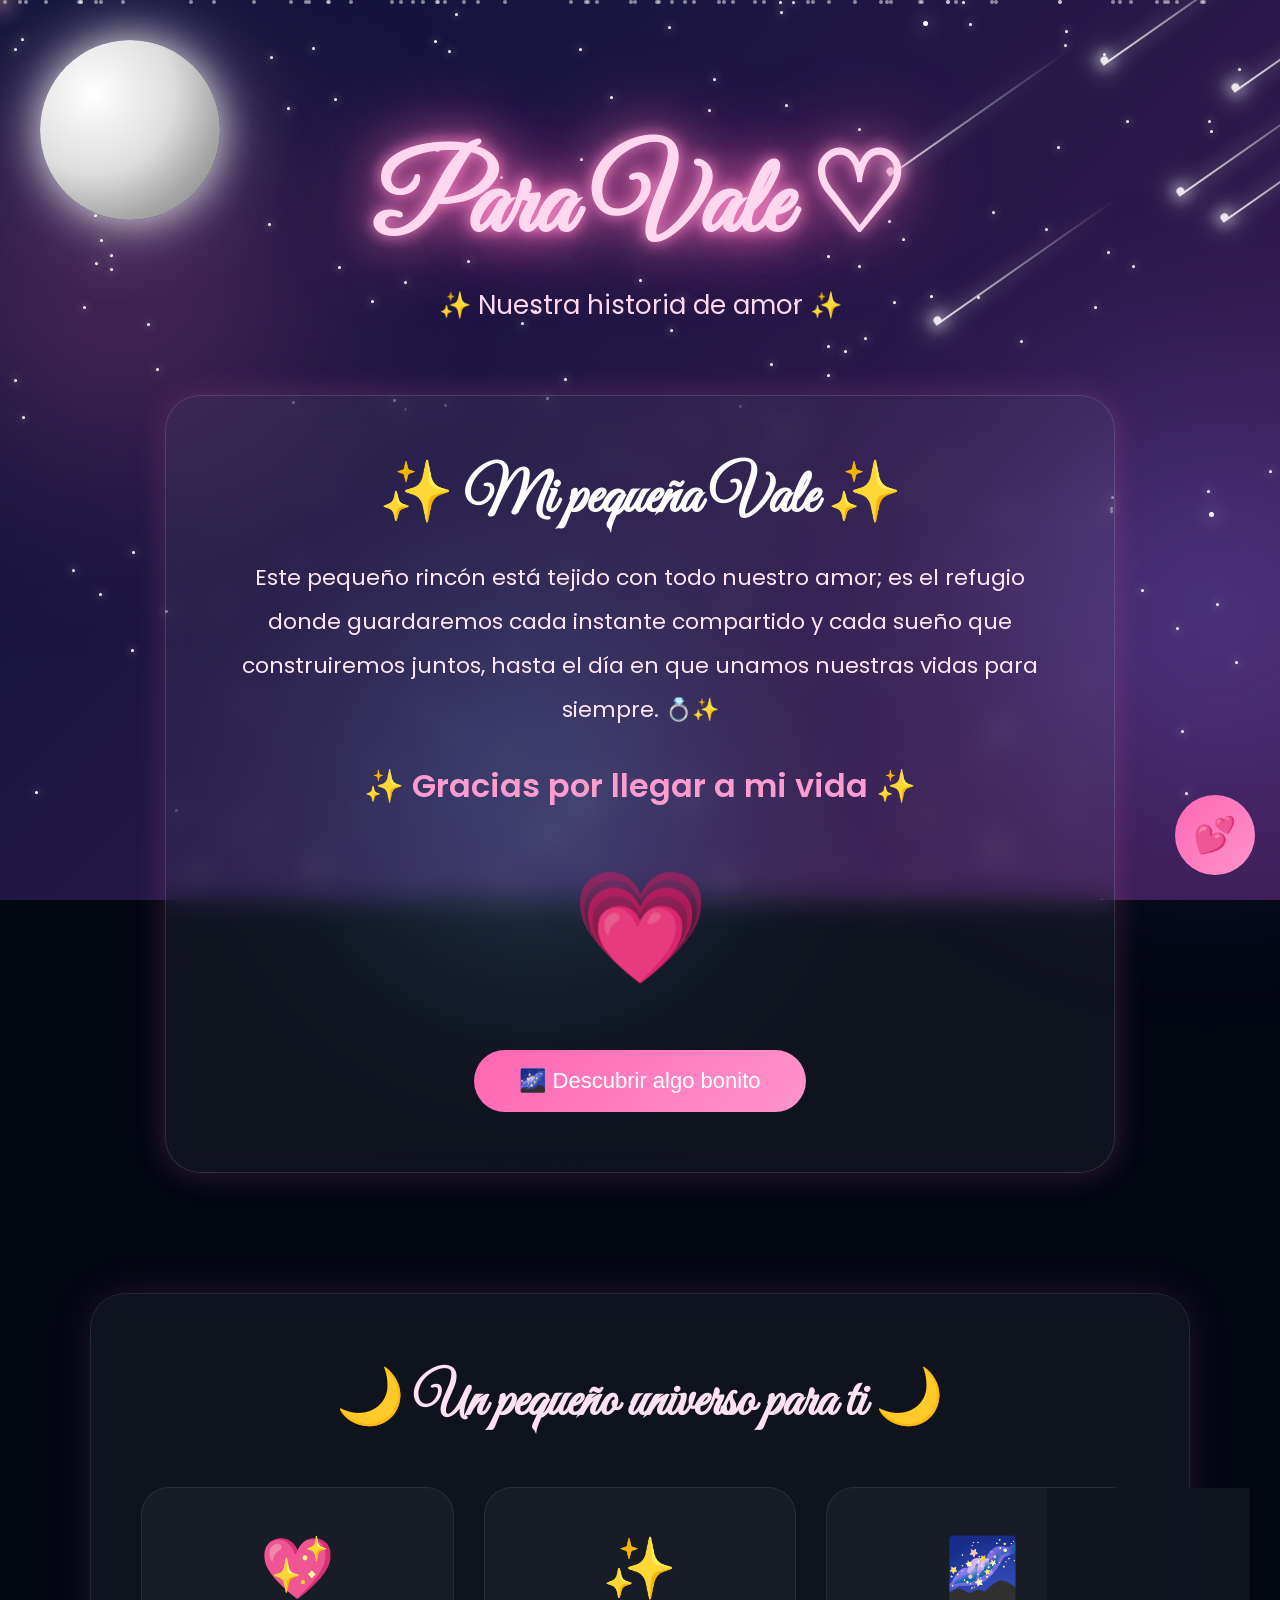
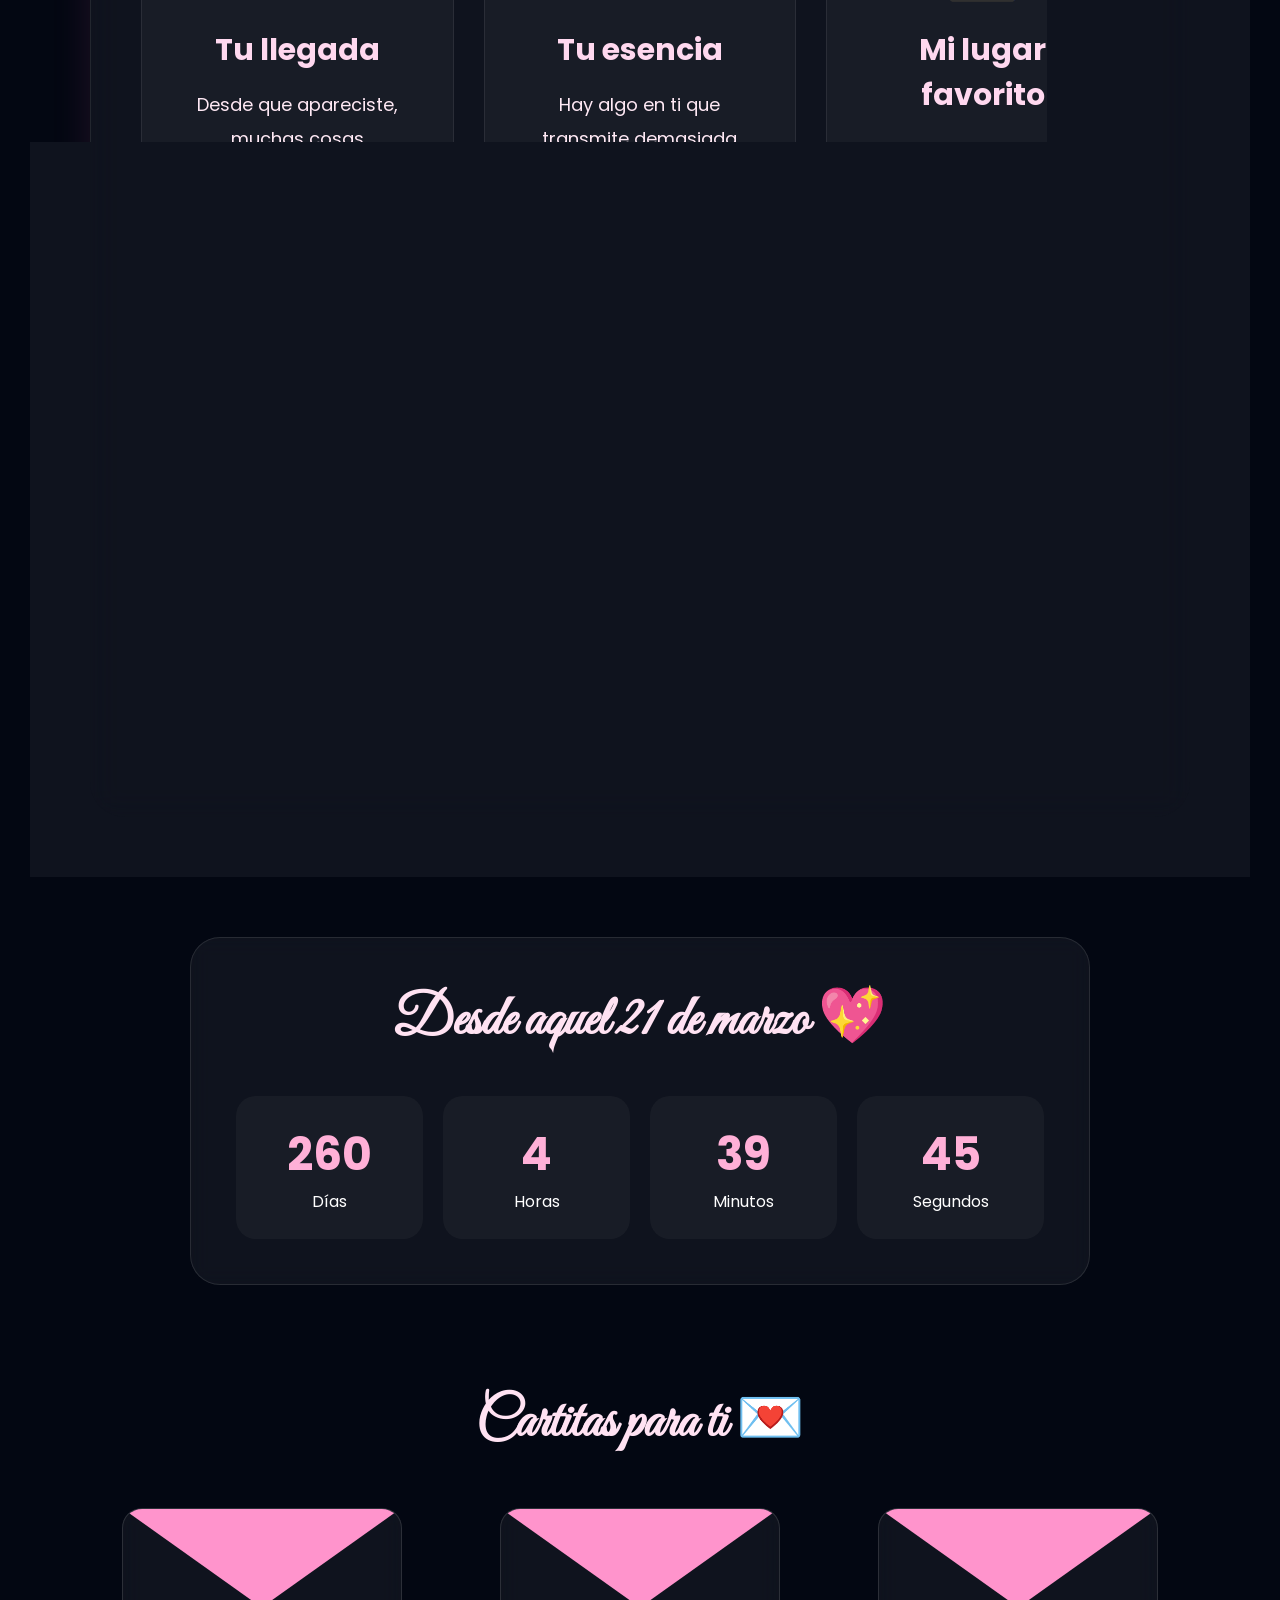
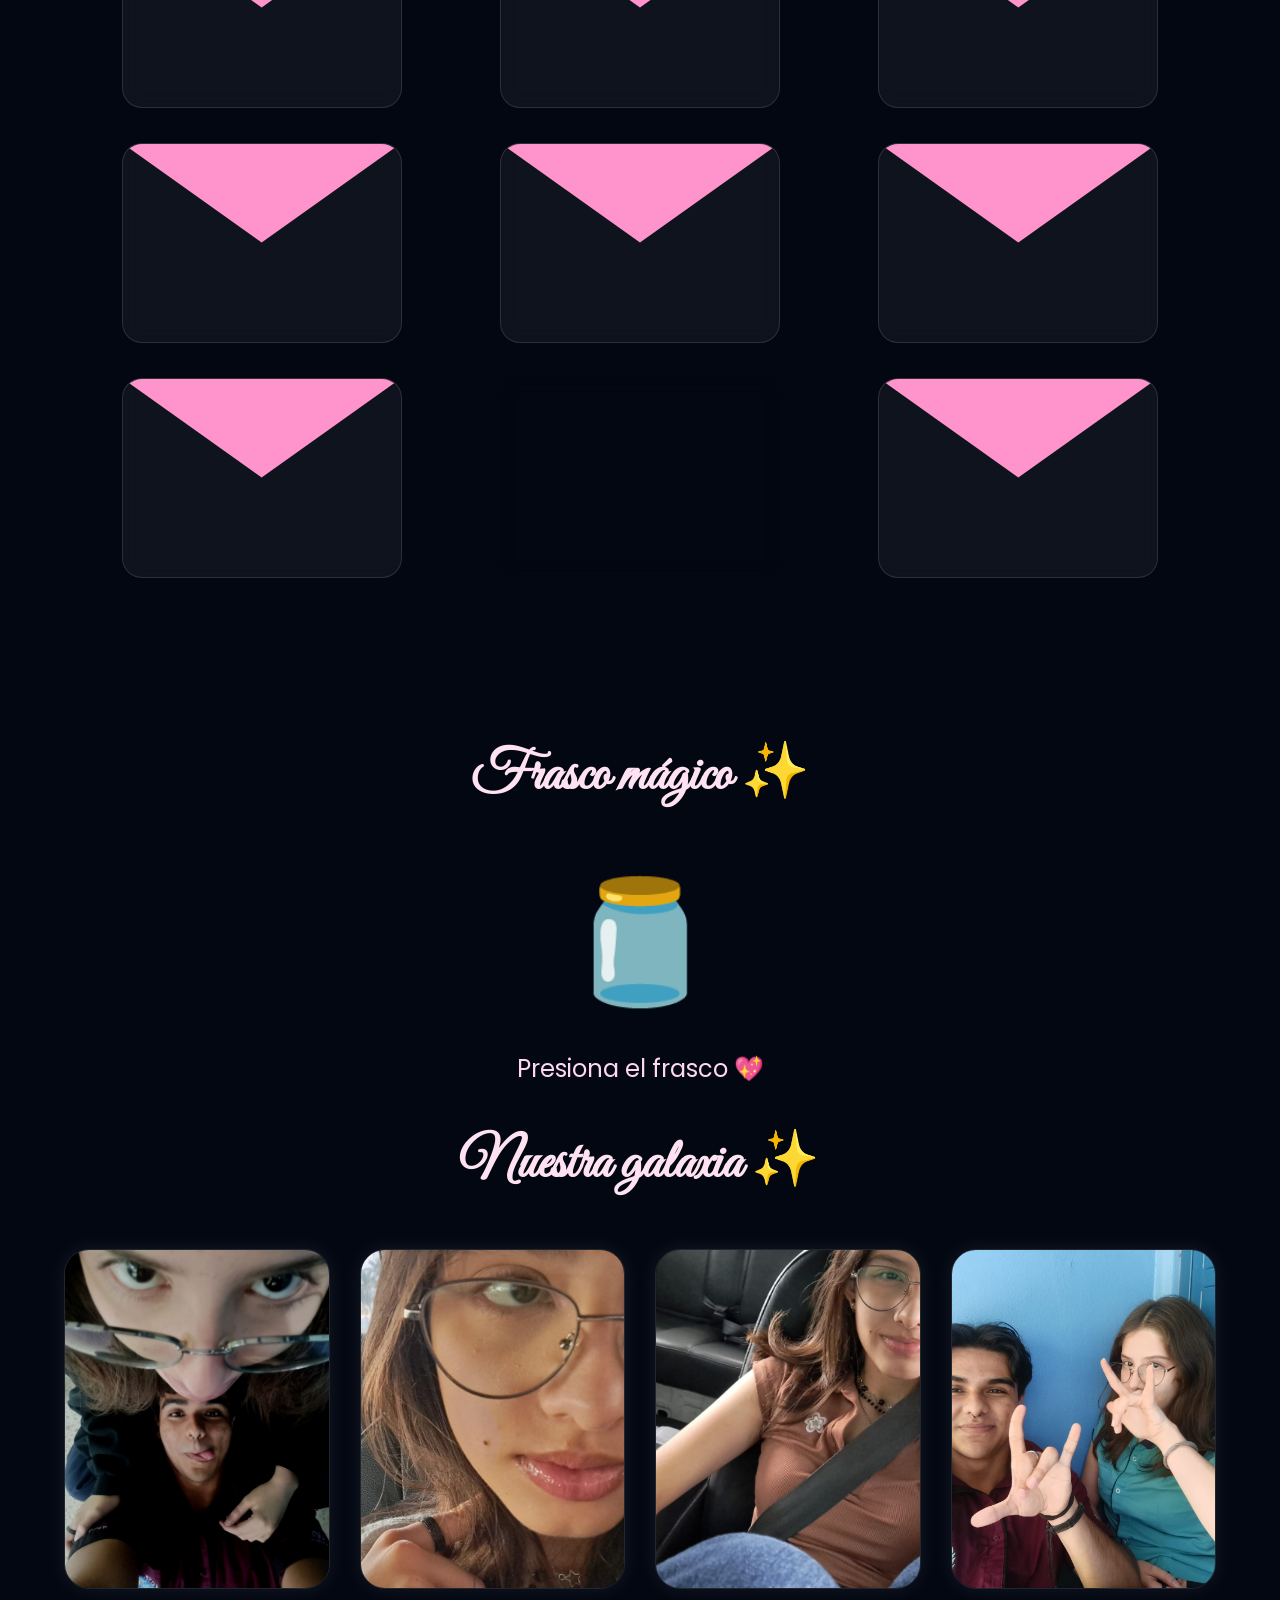
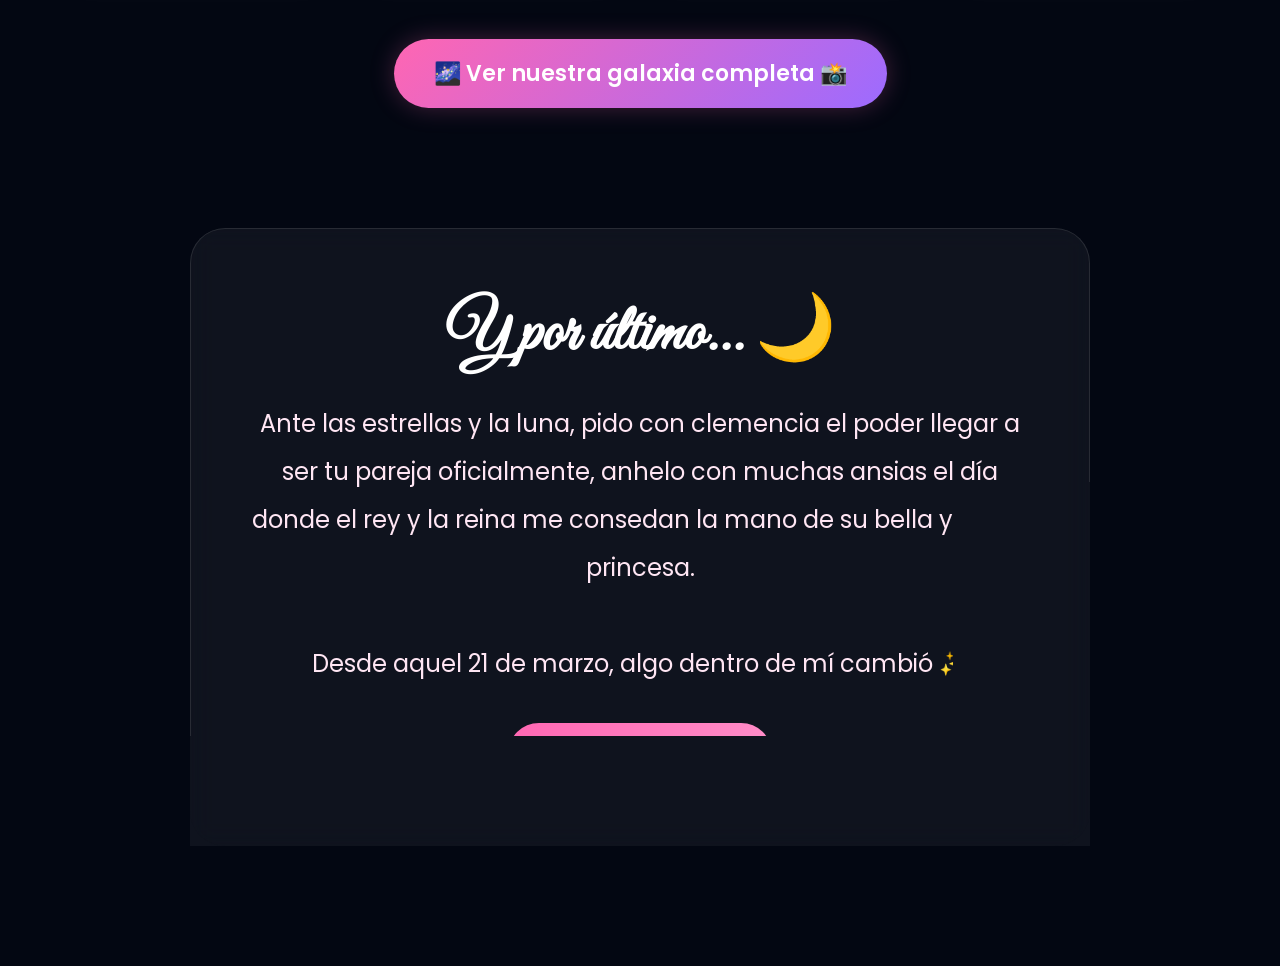
==== commit 3350fbed: "Add files via upload" ====
--- a/index.html
+++ b/index.html
@@ -385,7 +385,7 @@
 
   <div class="gallery-button">
 
-    <a href="galeria.html" class="gallery-link">
+    <a href="galaxia/galeria.html" class="gallery-link">
         🌌 Ver nuestra galaxia completa 📸
     </a>
 
@@ -430,4 +430,4 @@
 
 </body>
 
-</html>
+</html>
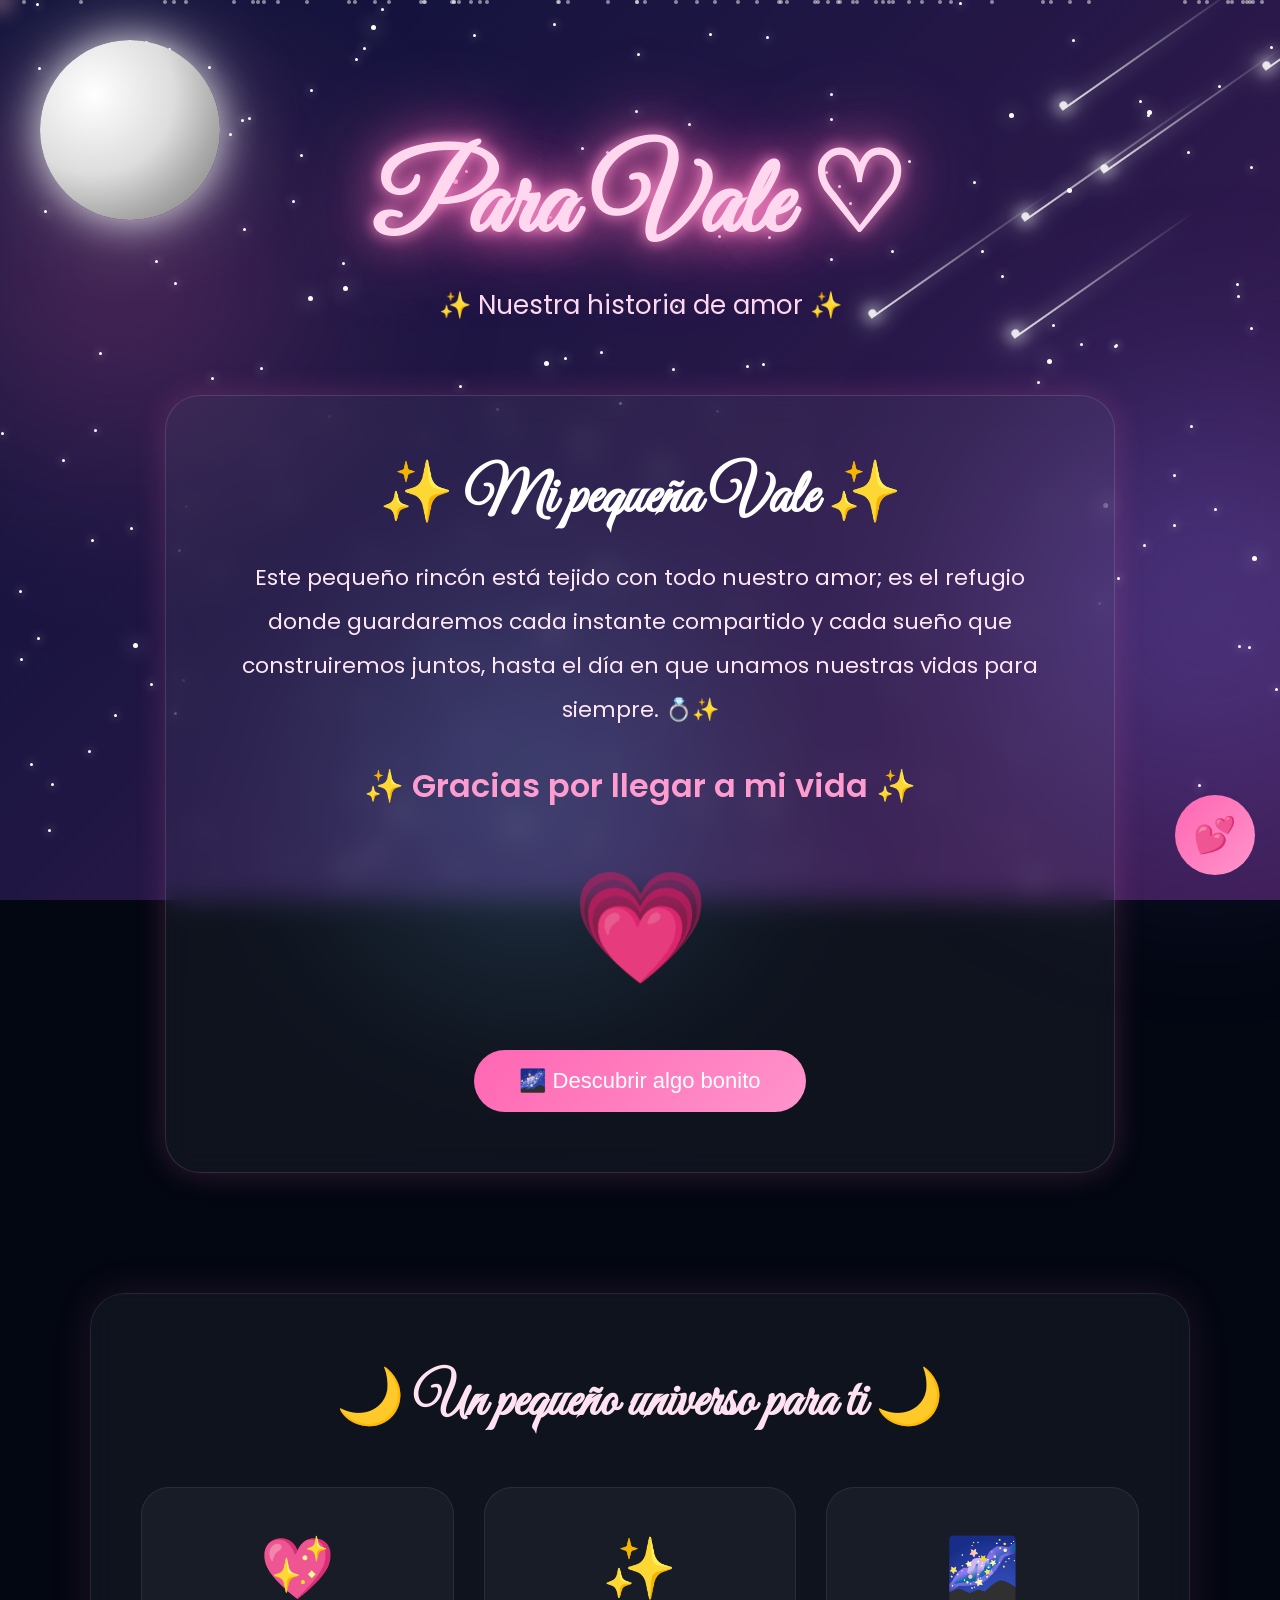
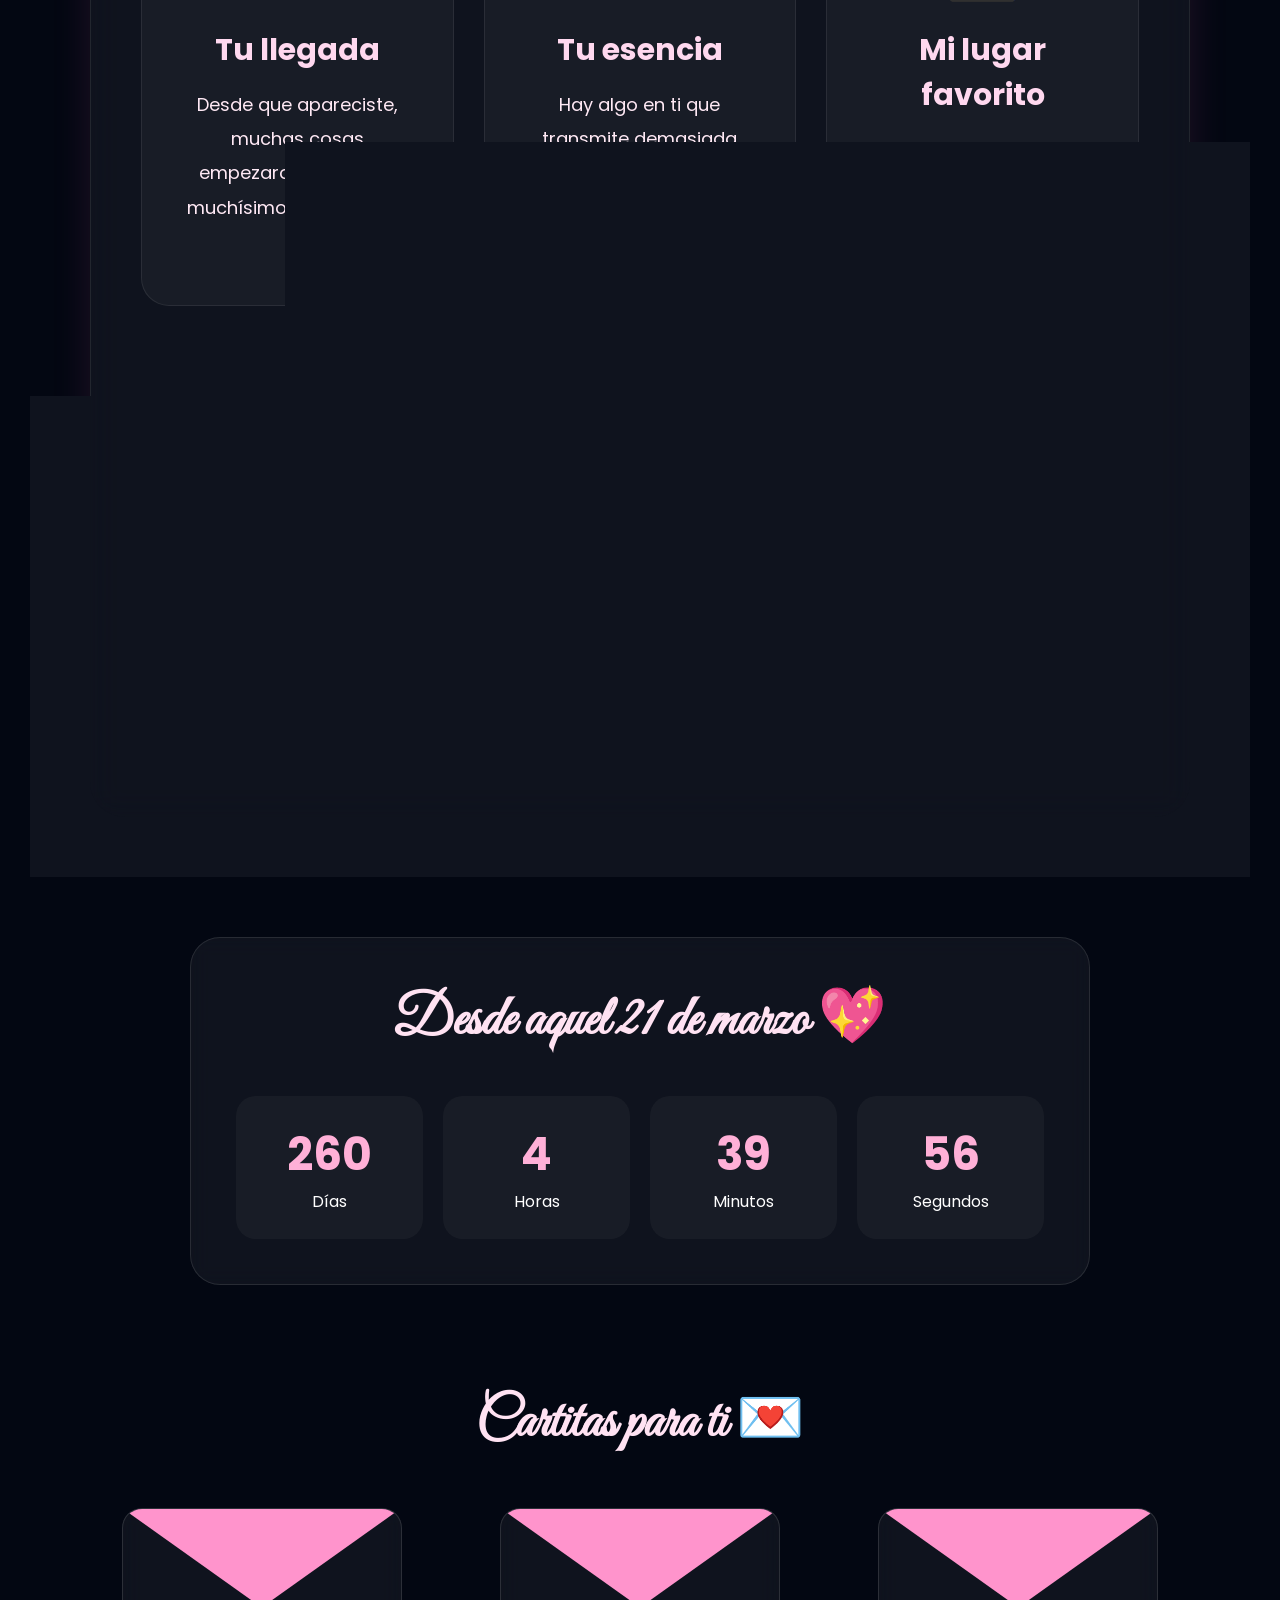
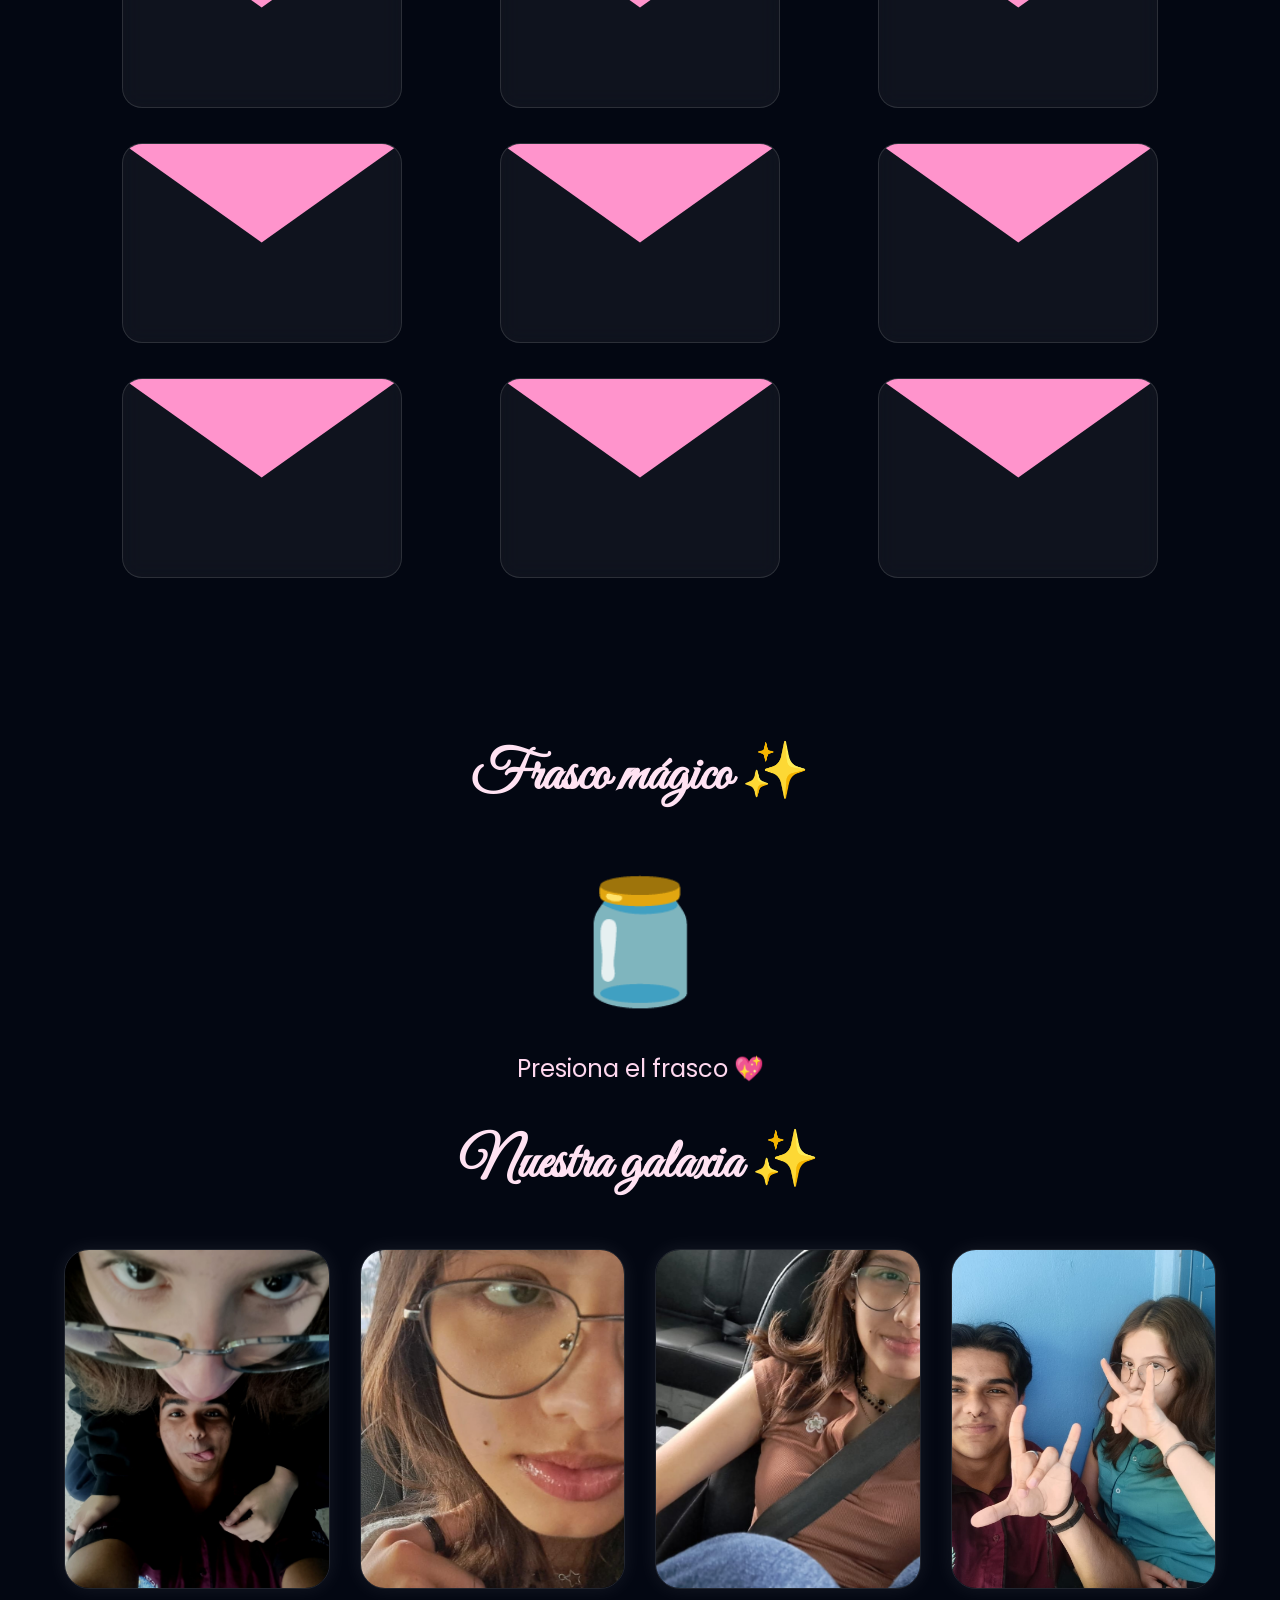
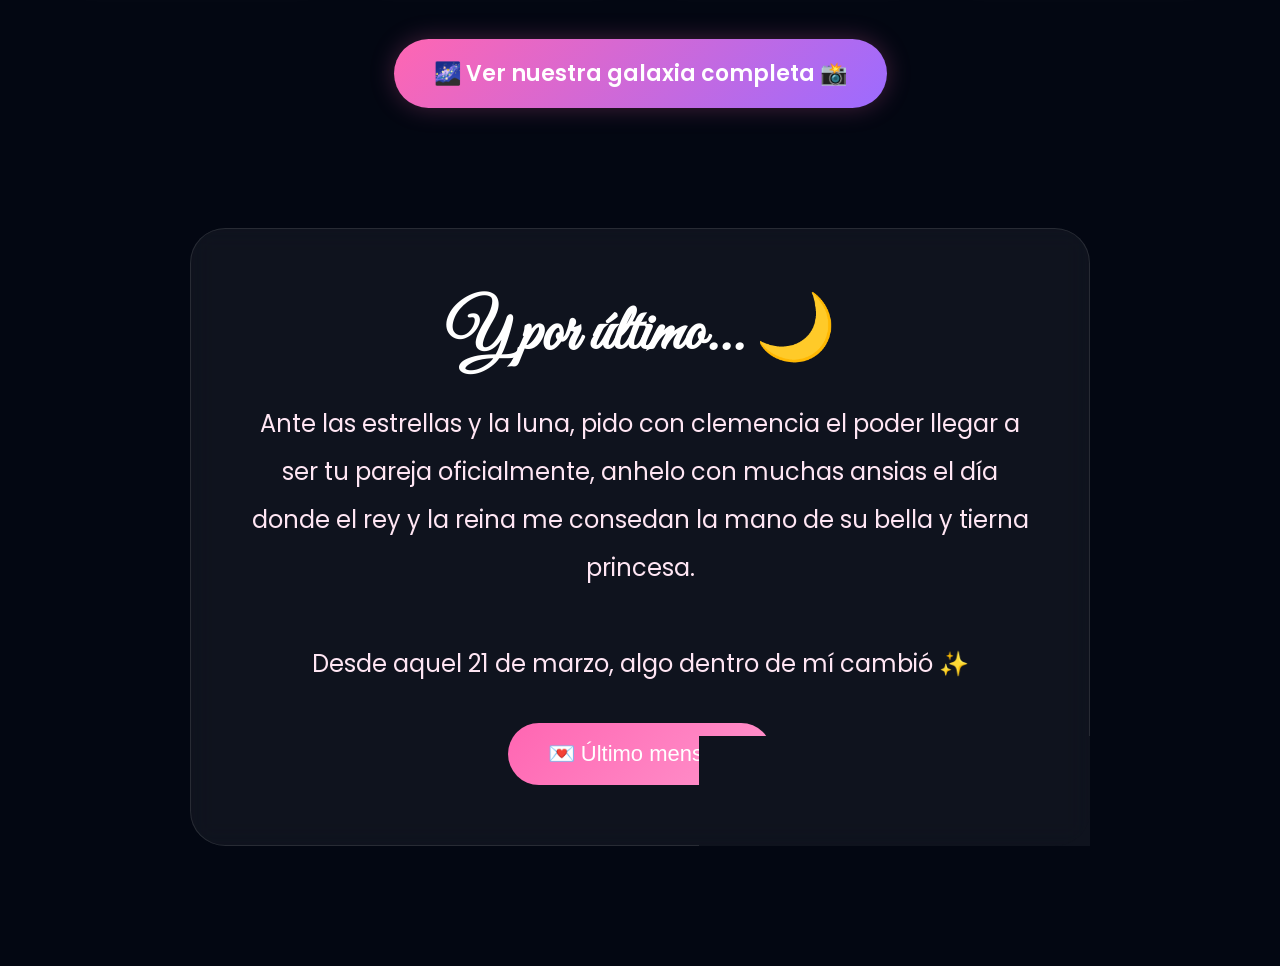
==== commit 6a938ddf: "Update index.html" ====
--- a/index.html
+++ b/index.html
@@ -385,7 +385,7 @@
 
   <div class="gallery-button">
 
-    <a href="galaxia/galeria.html" class="gallery-link">
+    <a href="galaxia/index.html" class="gallery-link">
         🌌 Ver nuestra galaxia completa 📸
     </a>
 
@@ -430,4 +430,4 @@
 
 </body>
 
-</html>+</html>
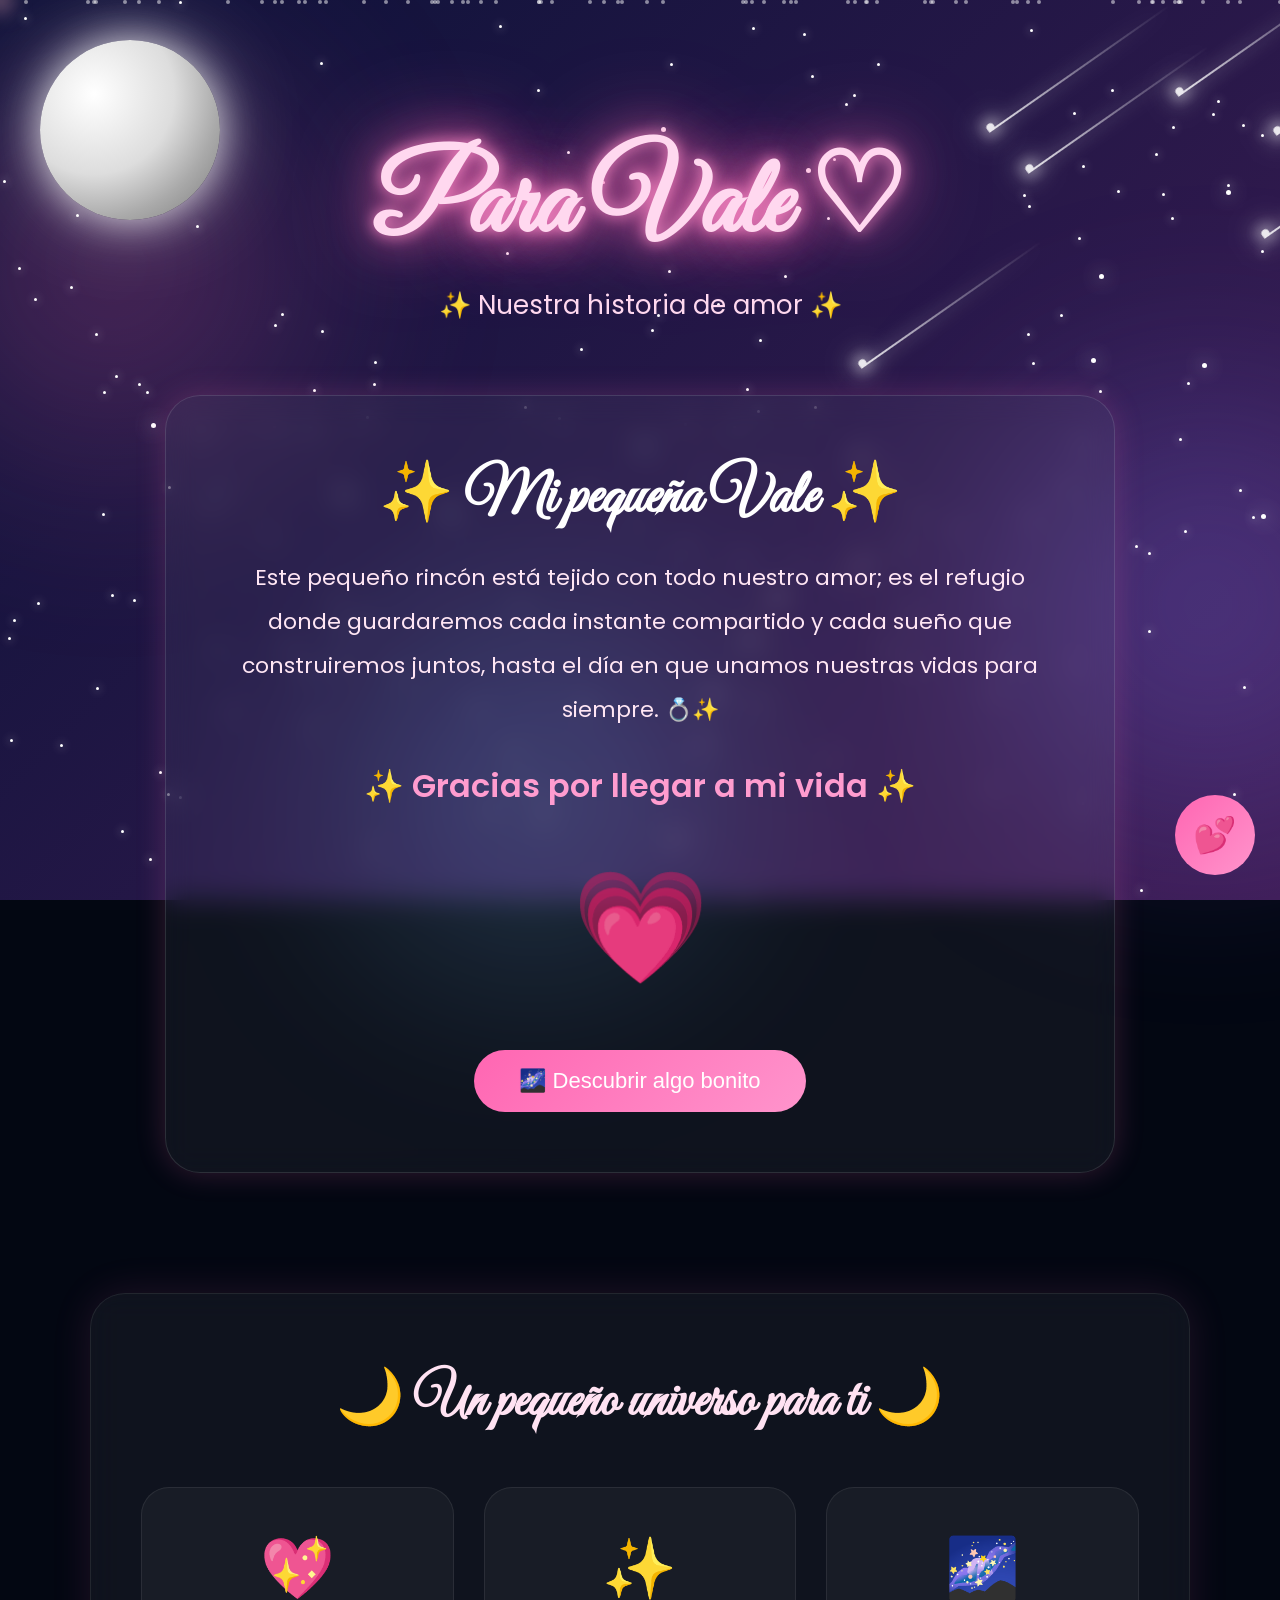
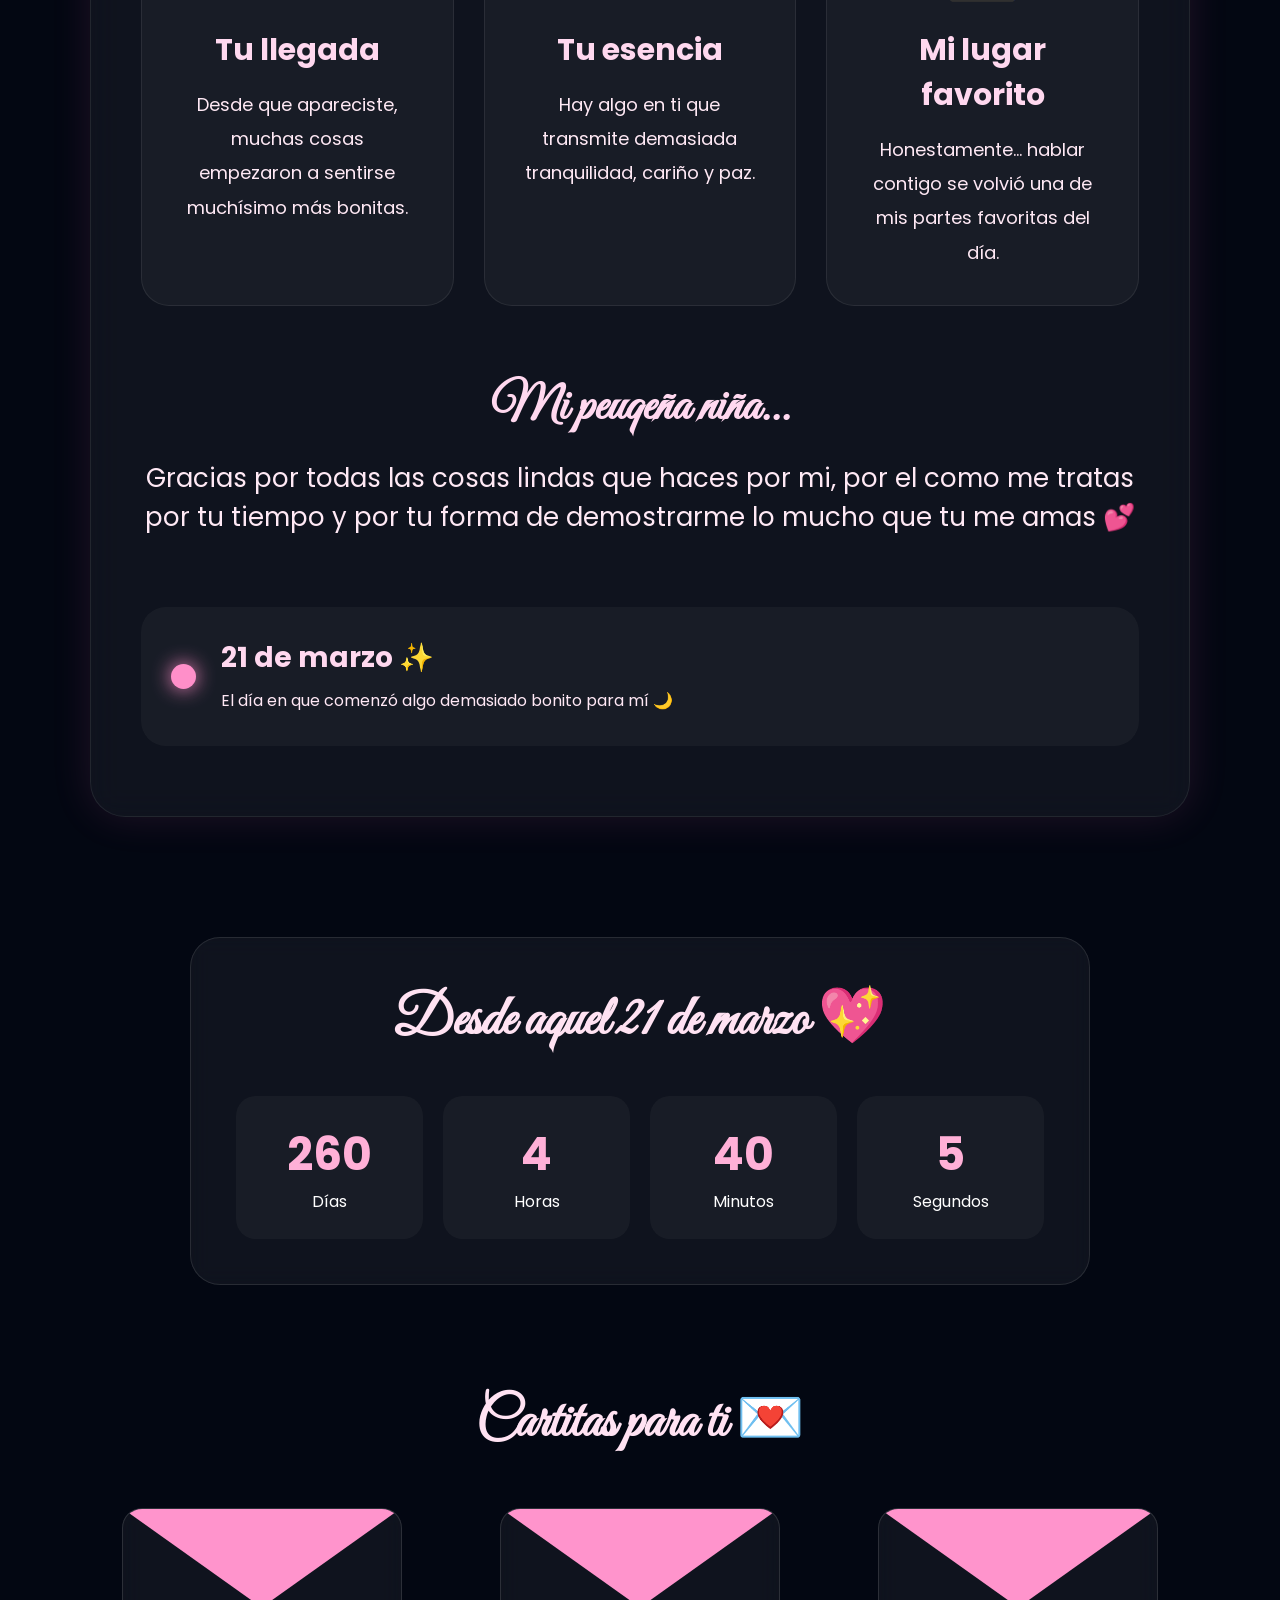
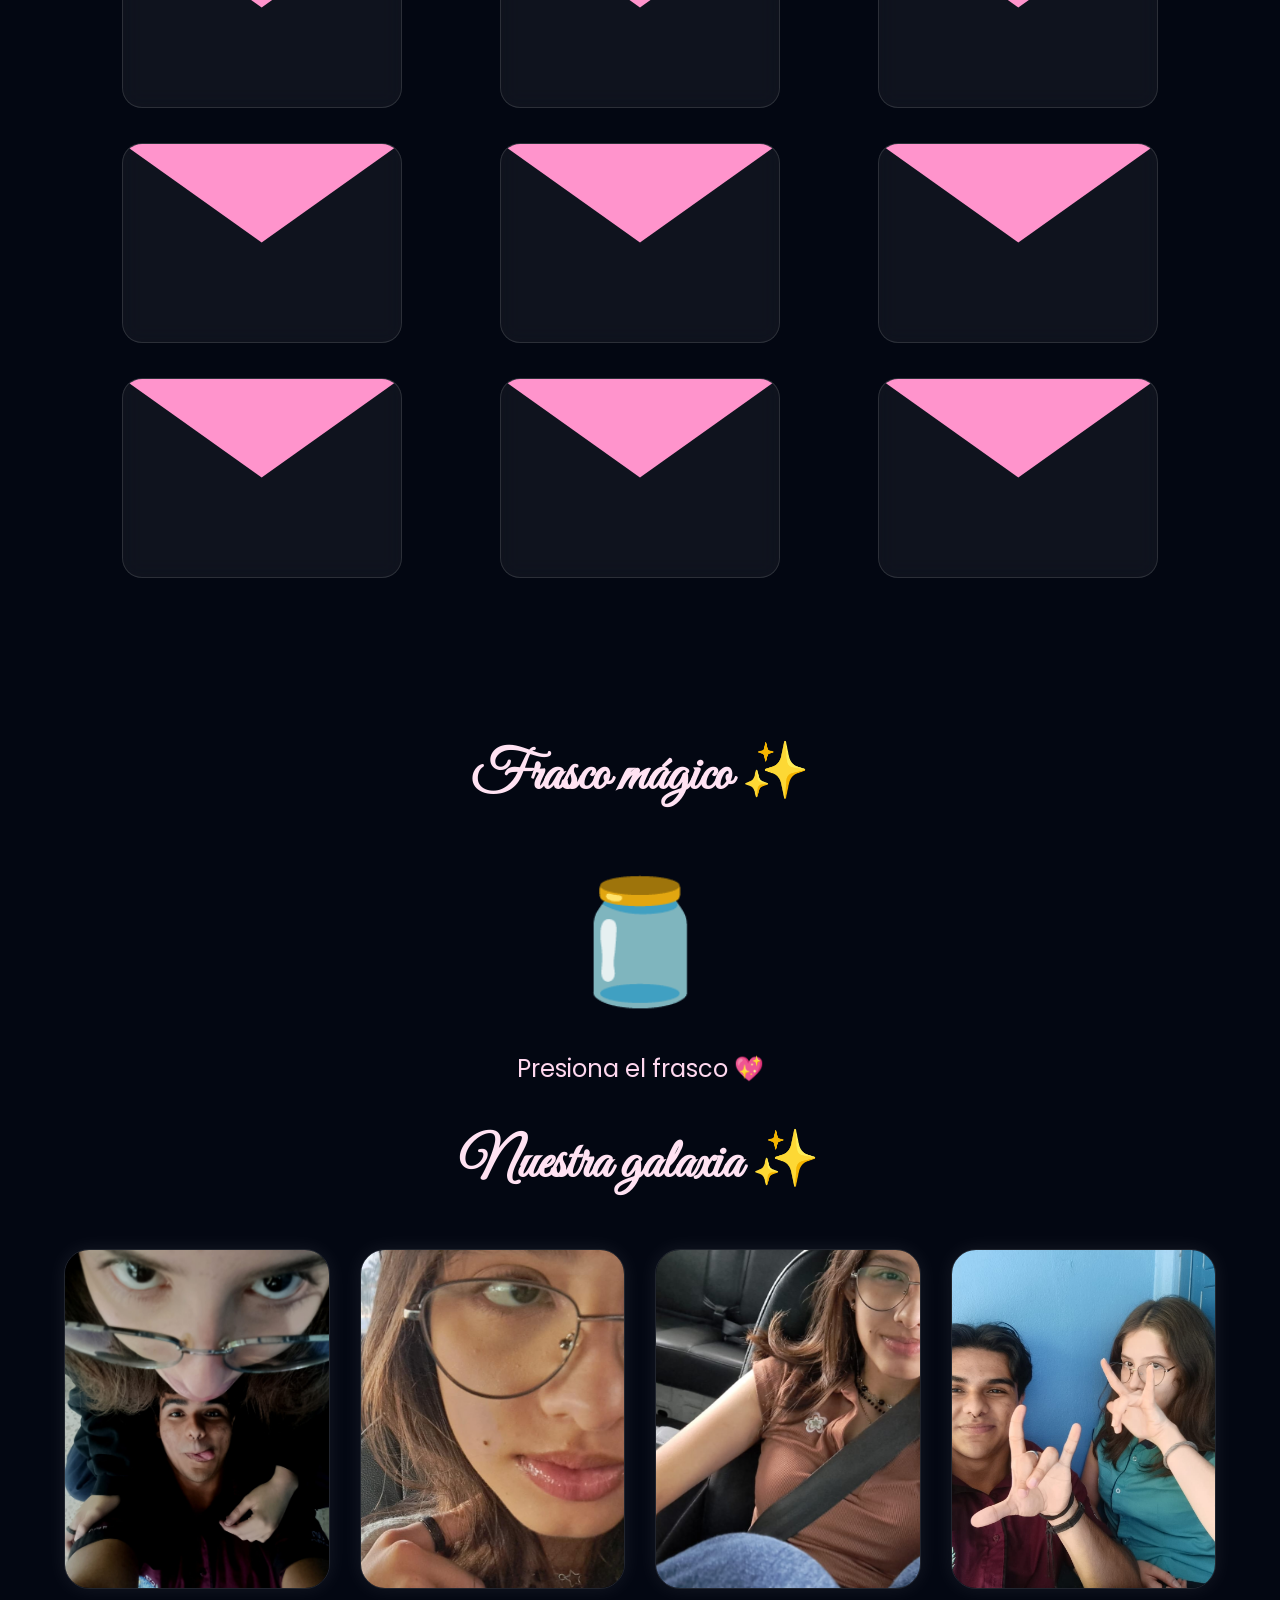
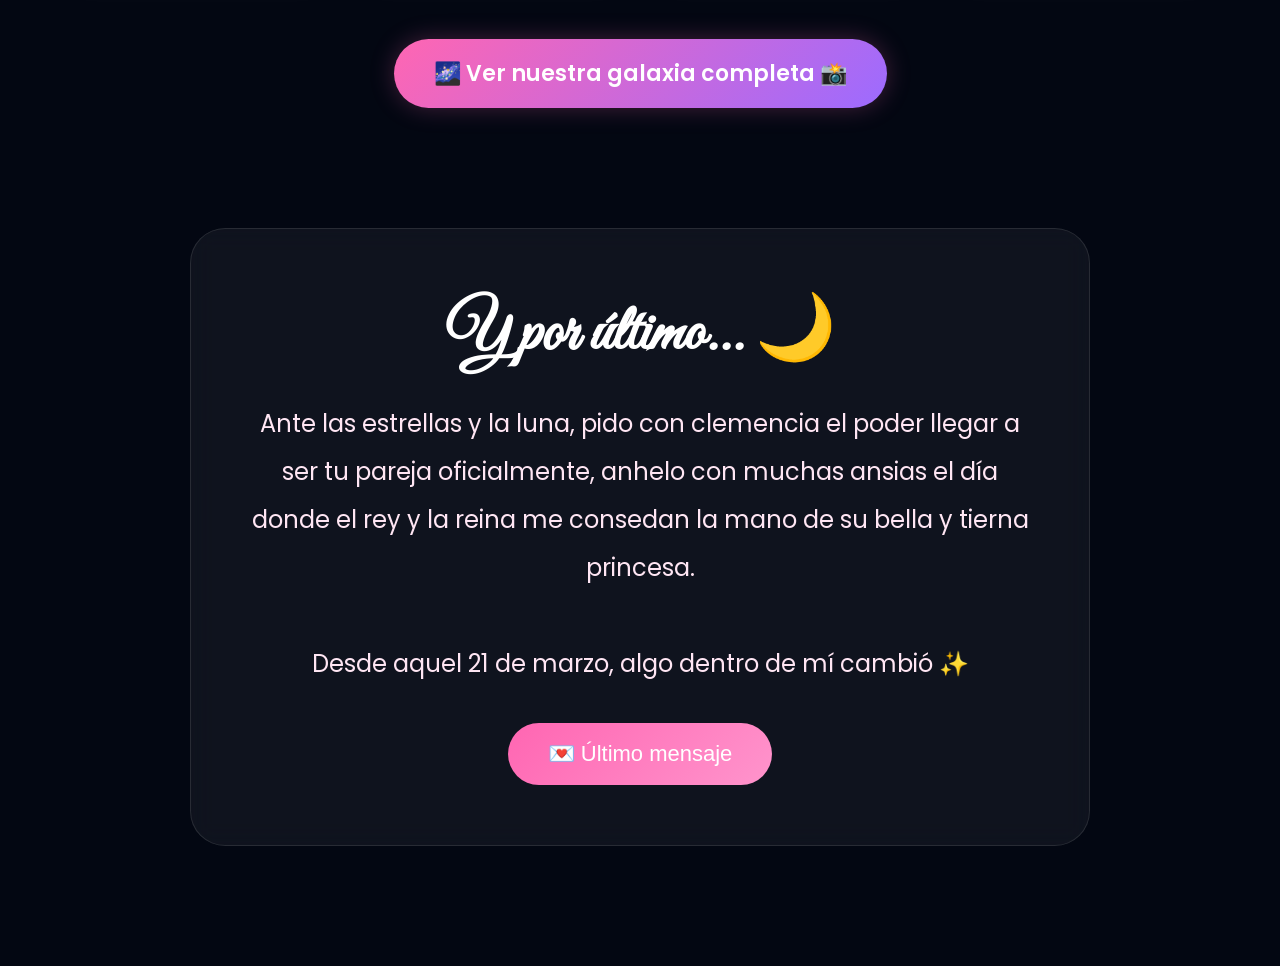
==== commit 19ce0f93: "Update index.html" ====
--- a/index.html
+++ b/index.html
@@ -385,7 +385,7 @@
 
   <div class="gallery-button">
 
-    <a href="galaxia/index.html" class="gallery-link">
+    <a href="galaxia/" class="gallery-link">
         🌌 Ver nuestra galaxia completa 📸
     </a>
 
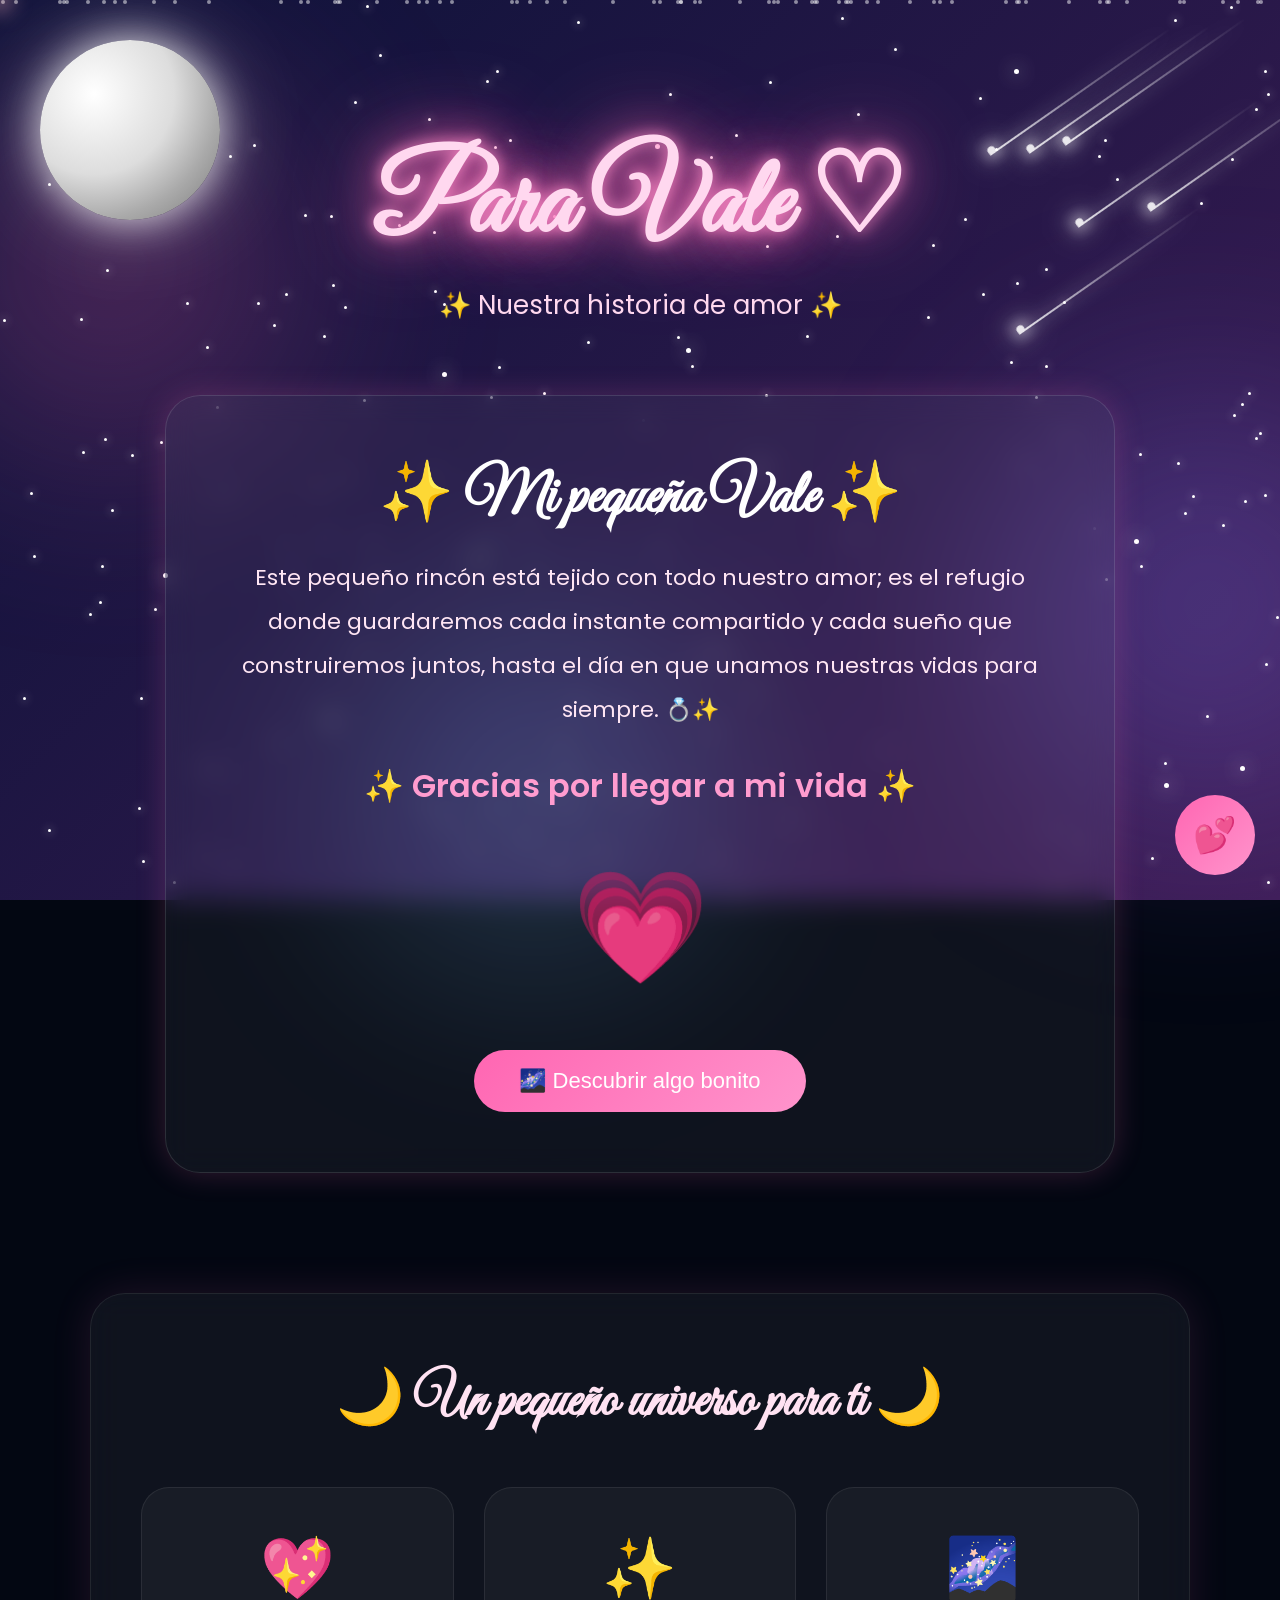
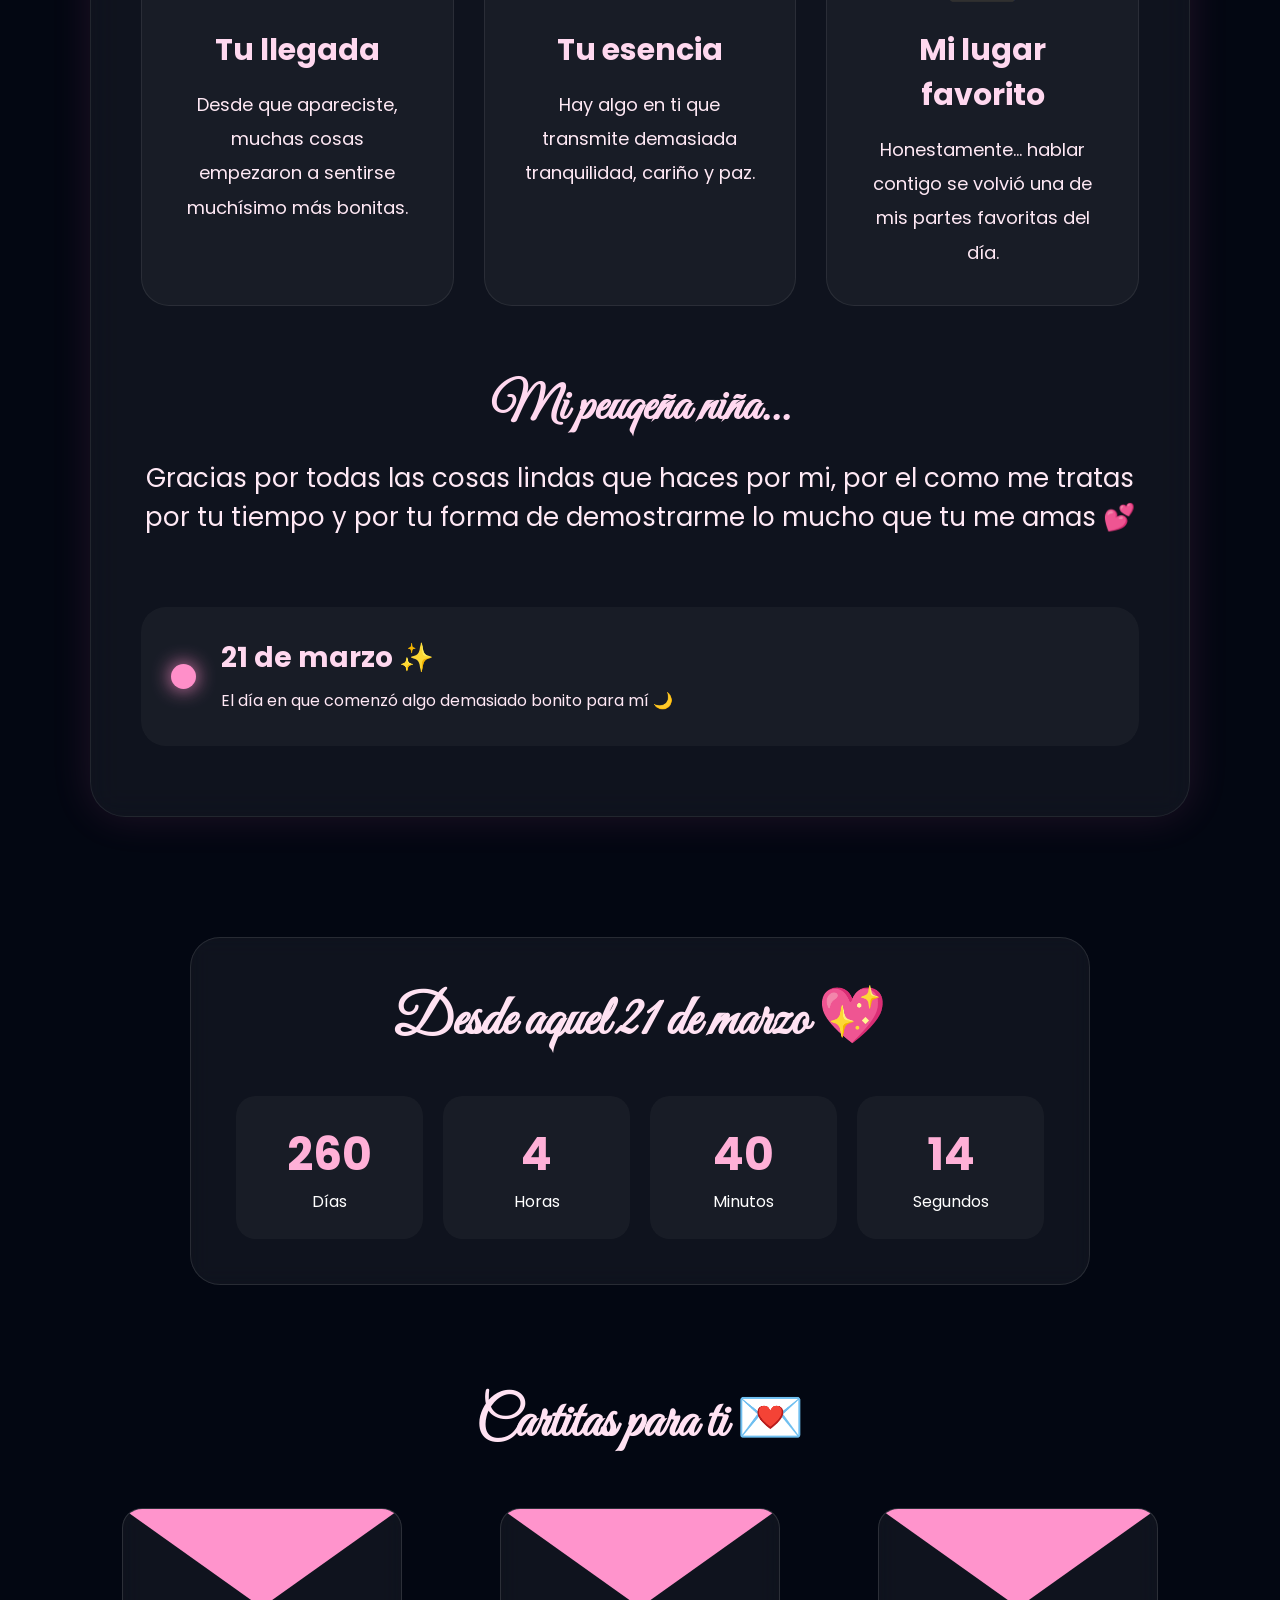
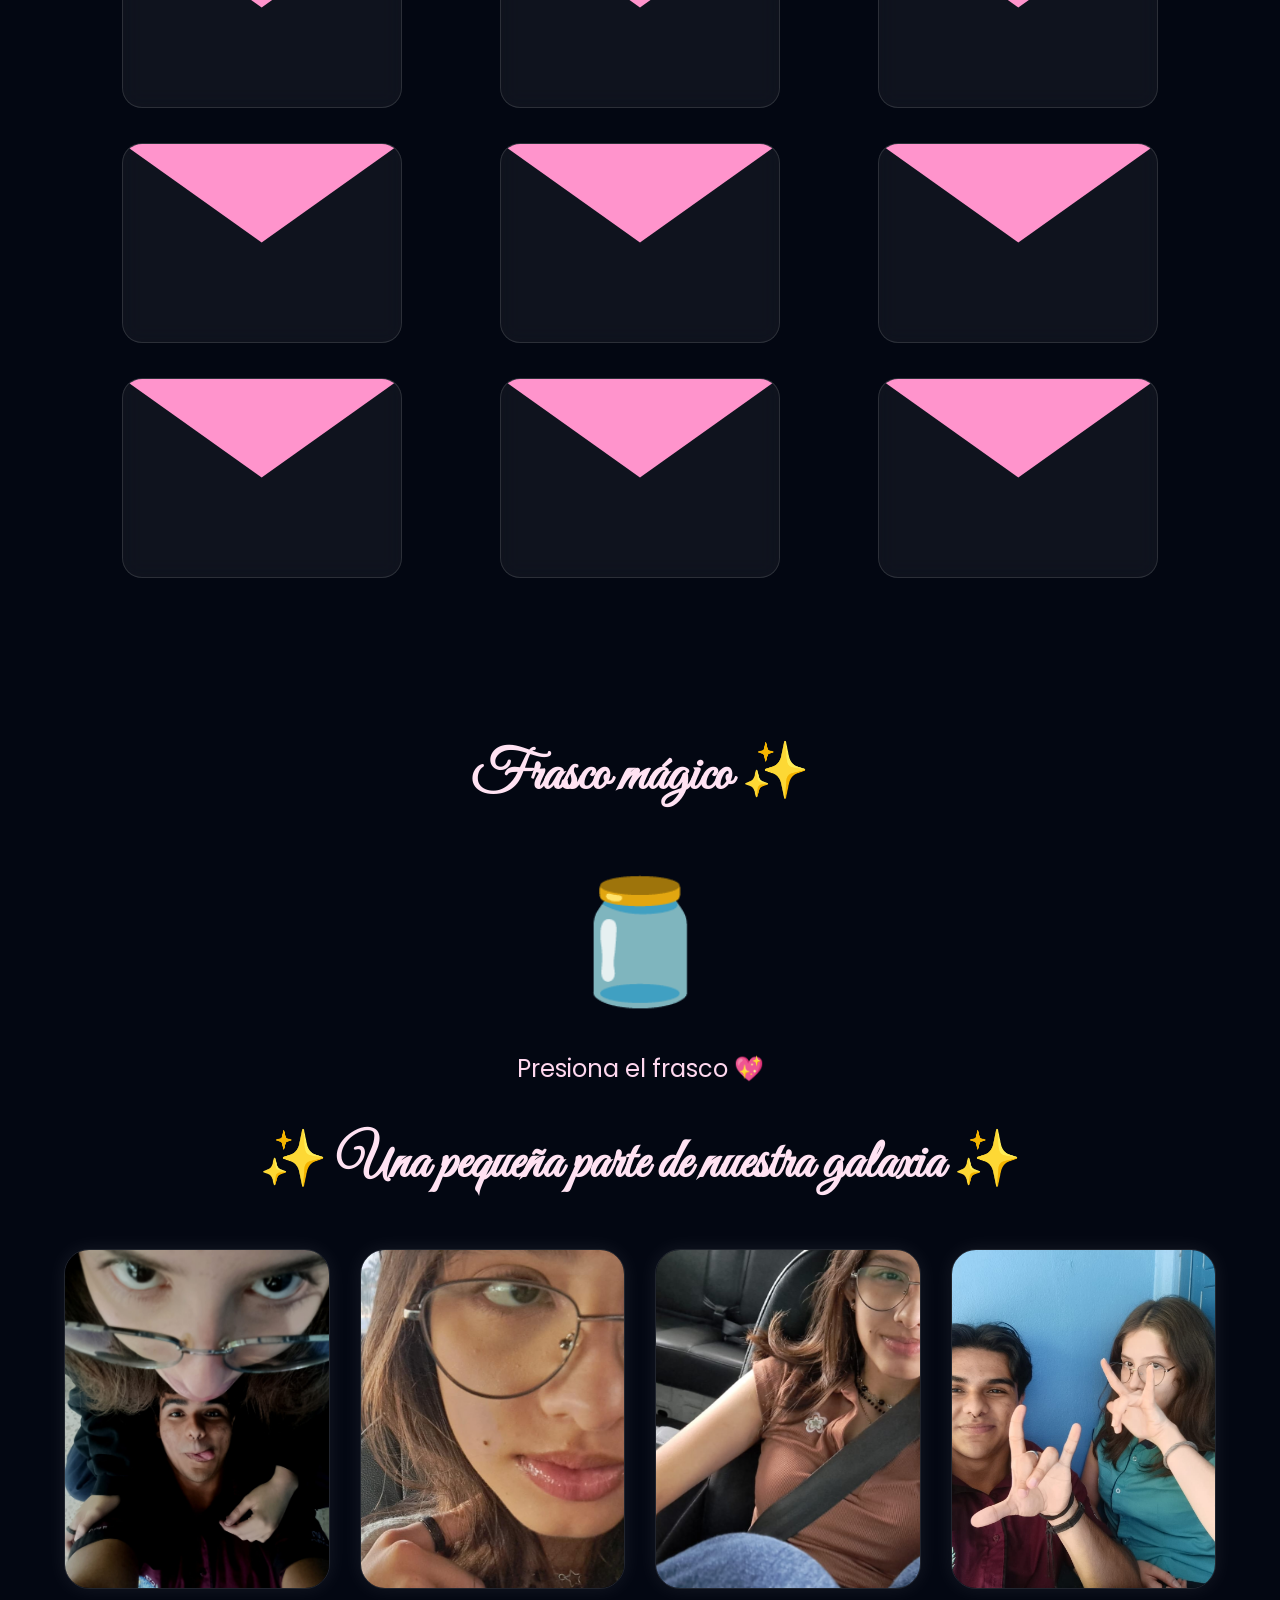
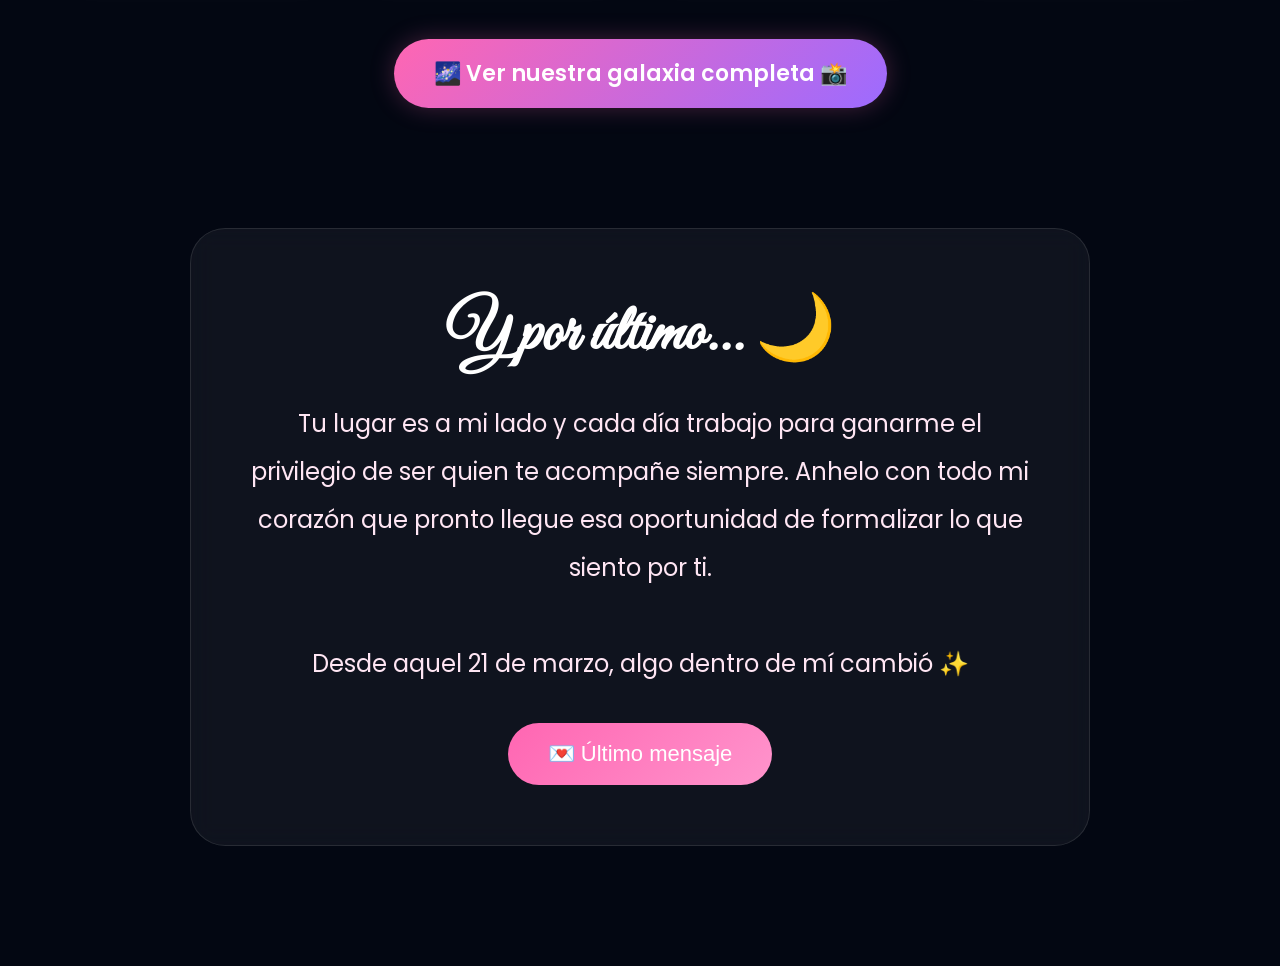
==== commit decb54ac: "Update index.html" ====
--- a/index.html
+++ b/index.html
@@ -5,7 +5,7 @@
   <meta charset="UTF-8">
   <meta name="viewport" content="width=device-width, initial-scale=1.0">
 
-  <title>Destellito 💖</title>
+  <title>Recuerdos 💖</title>
 
   <link href="https://fonts.googleapis.com/css2?family=Great+Vibes&family=Poppins:wght@300;400;500;600&display=swap"
     rel="stylesheet">
@@ -360,7 +360,7 @@
 
   <div style="height:40px;"></div>
   <h2 class="section-title">
-    Nuestra galaxia ✨
+   ✨ Una pequeña parte de nuestra galaxia ✨
   </h2>
 
   <div class="gallery">
@@ -398,8 +398,8 @@
     </h2>
 
     <p>
-      Ante las estrellas y la luna, pido con clemencia el poder llegar a ser tu pareja oficialmente,
-      anhelo con muchas ansias el día donde el rey y la reina me consedan la mano de su bella y tierna princesa.
+      Tu lugar es a mi lado y cada día trabajo para ganarme el privilegio de ser quien te acompañe siempre. 
+      Anhelo con todo mi corazón que pronto llegue esa oportunidad de formalizar lo que siento por ti.
       <br><br>
       Desde aquel 21 de marzo,
       algo dentro de mí cambió ✨
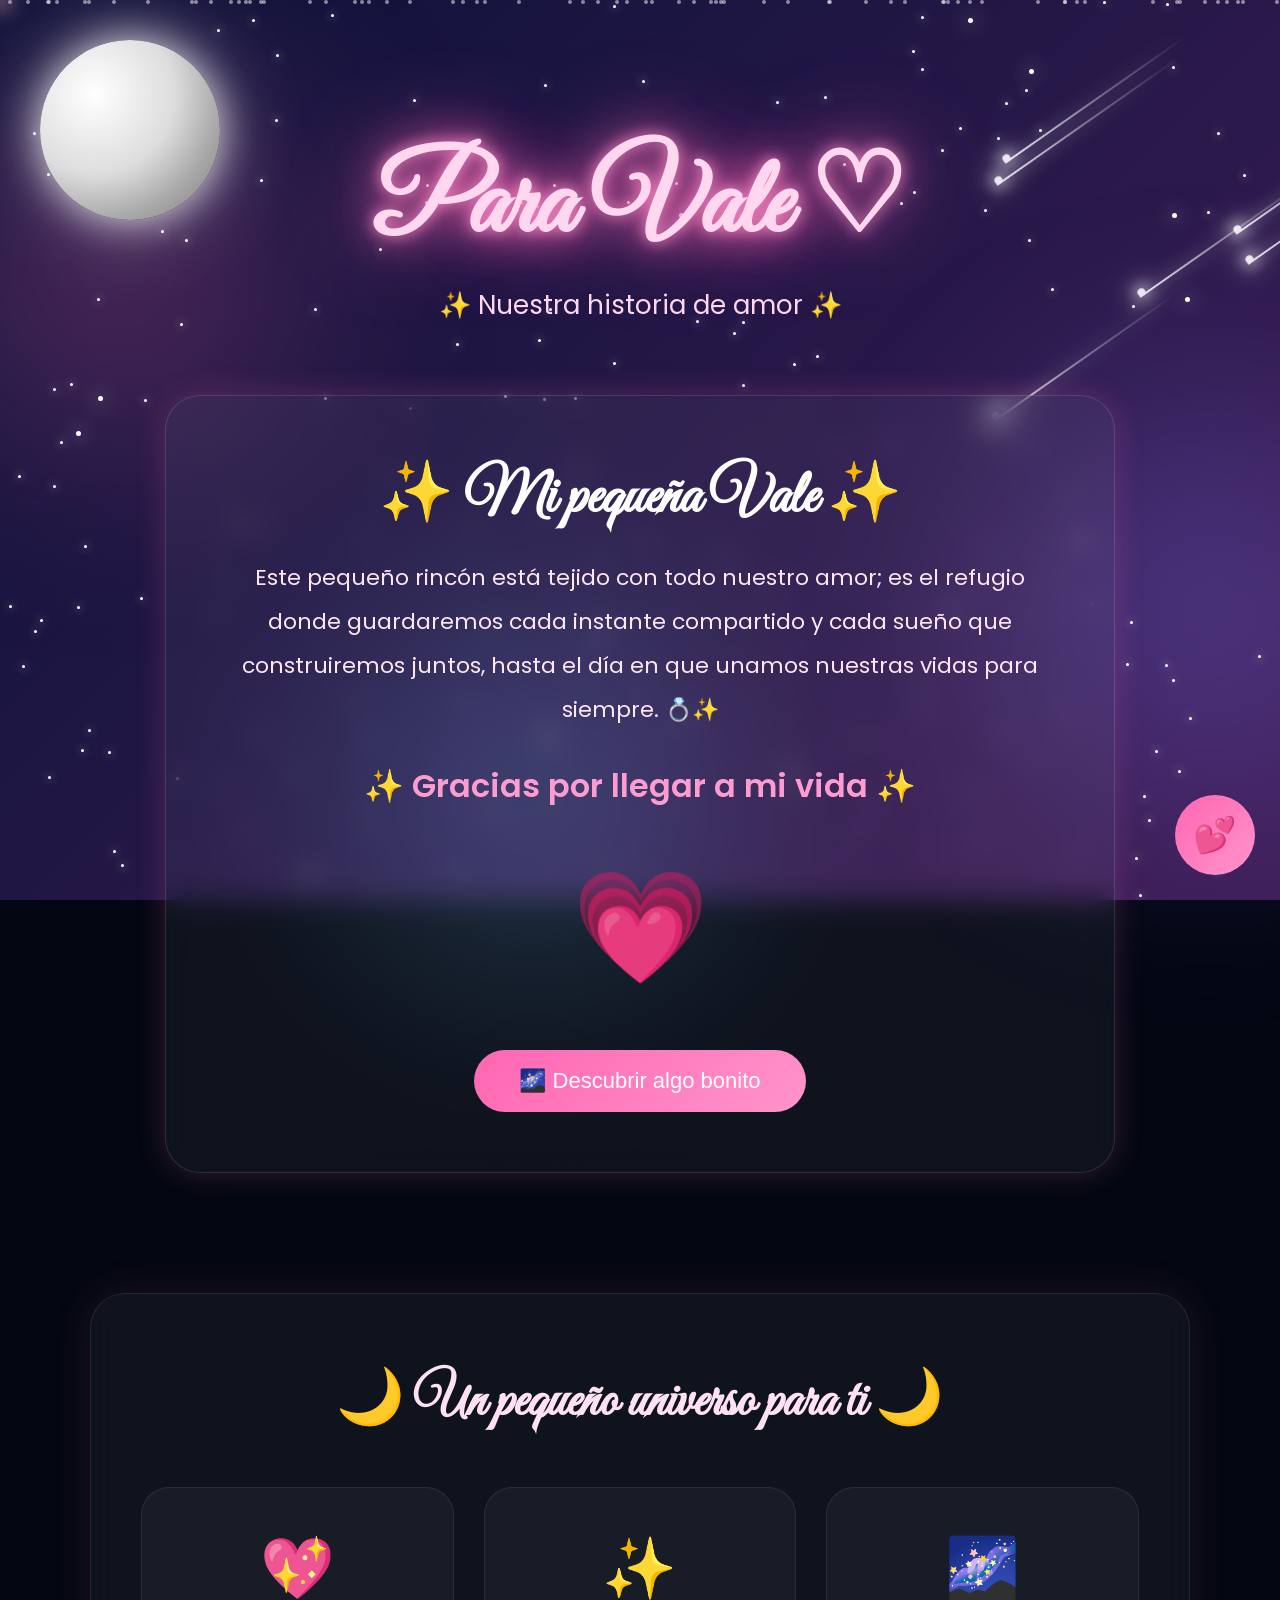
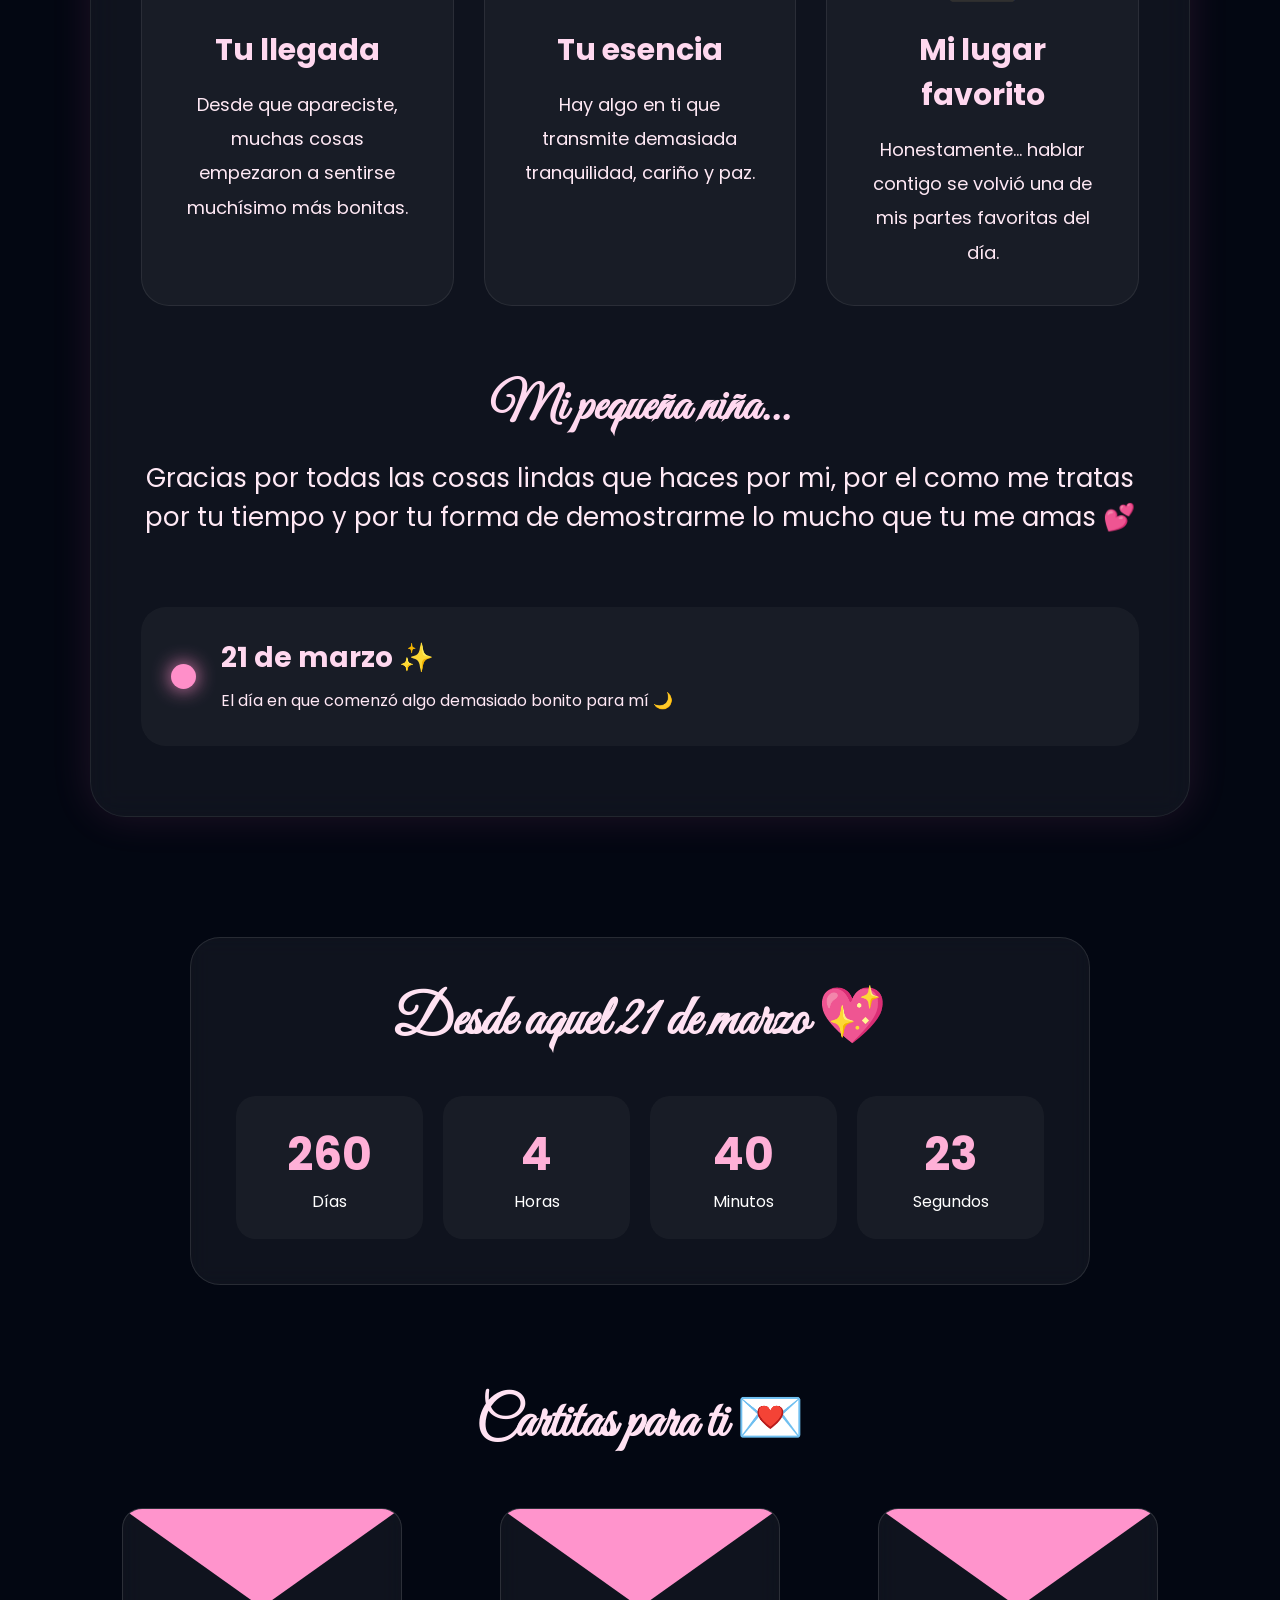
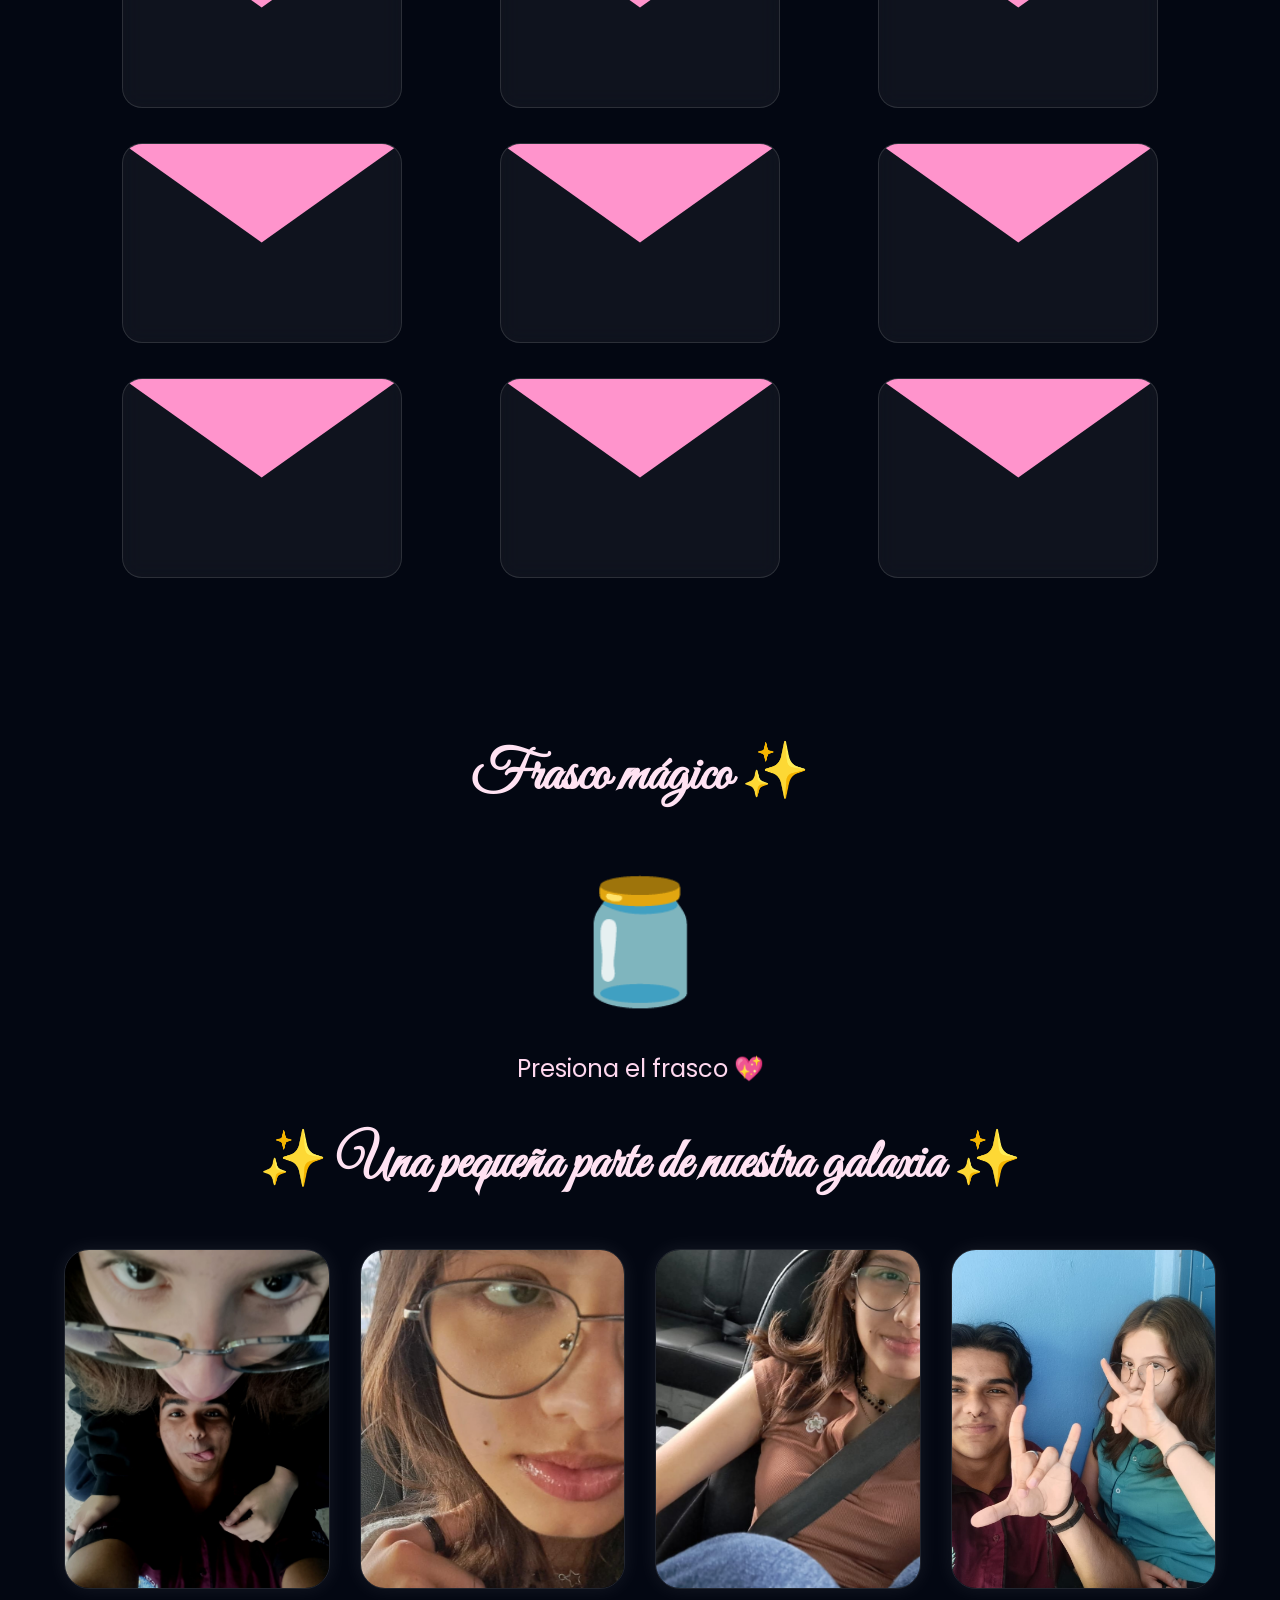
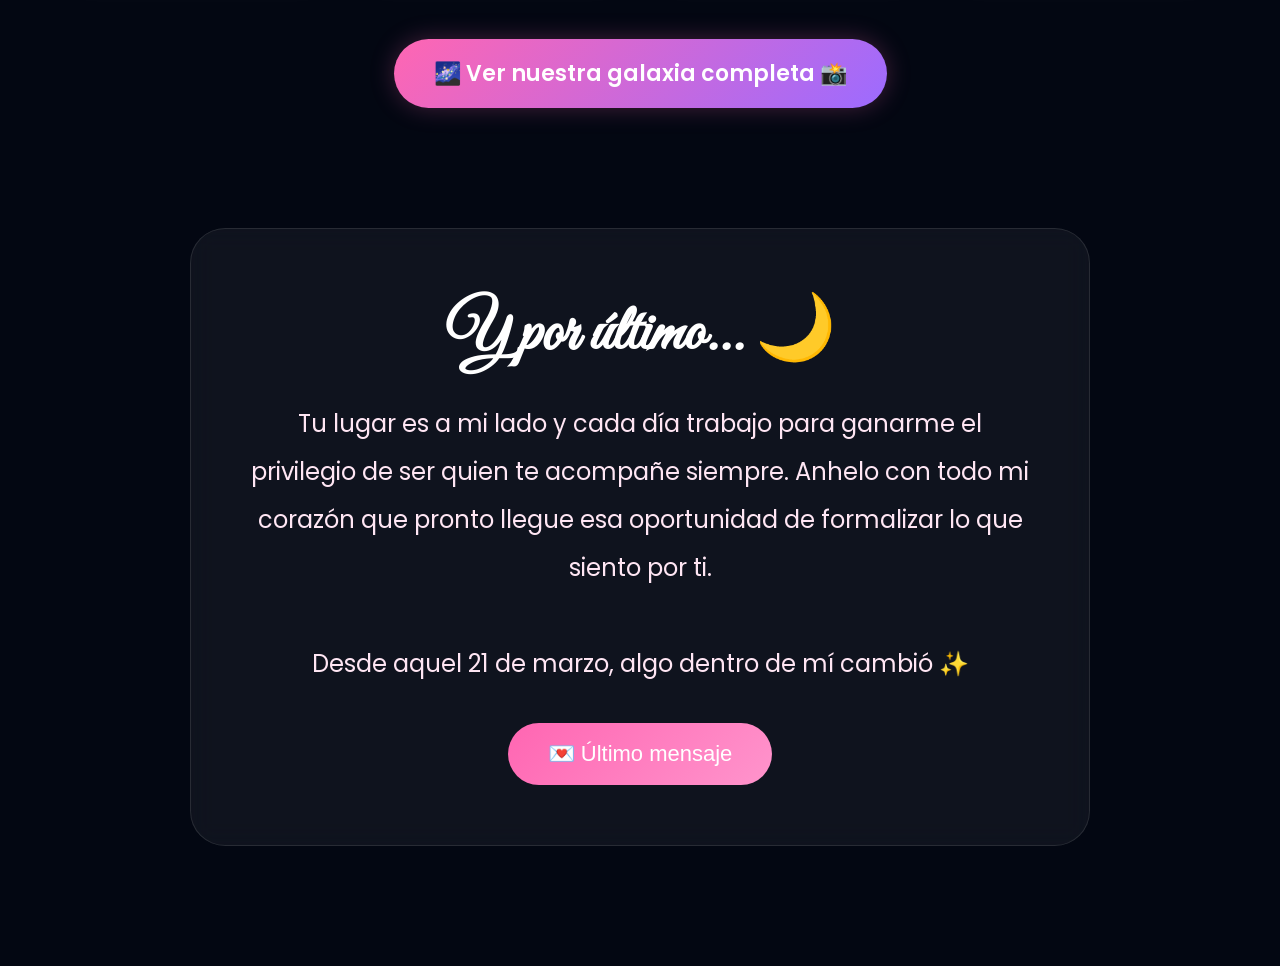
==== commit 7ffe8585: "Update index.html" ====
--- a/index.html
+++ b/index.html
@@ -133,7 +133,7 @@
     <div class="special-center-message">
 
       <h3>
-        Mi peuqeña niña...
+        Mi pequeña niña...
       </h3>
 
       <p>
